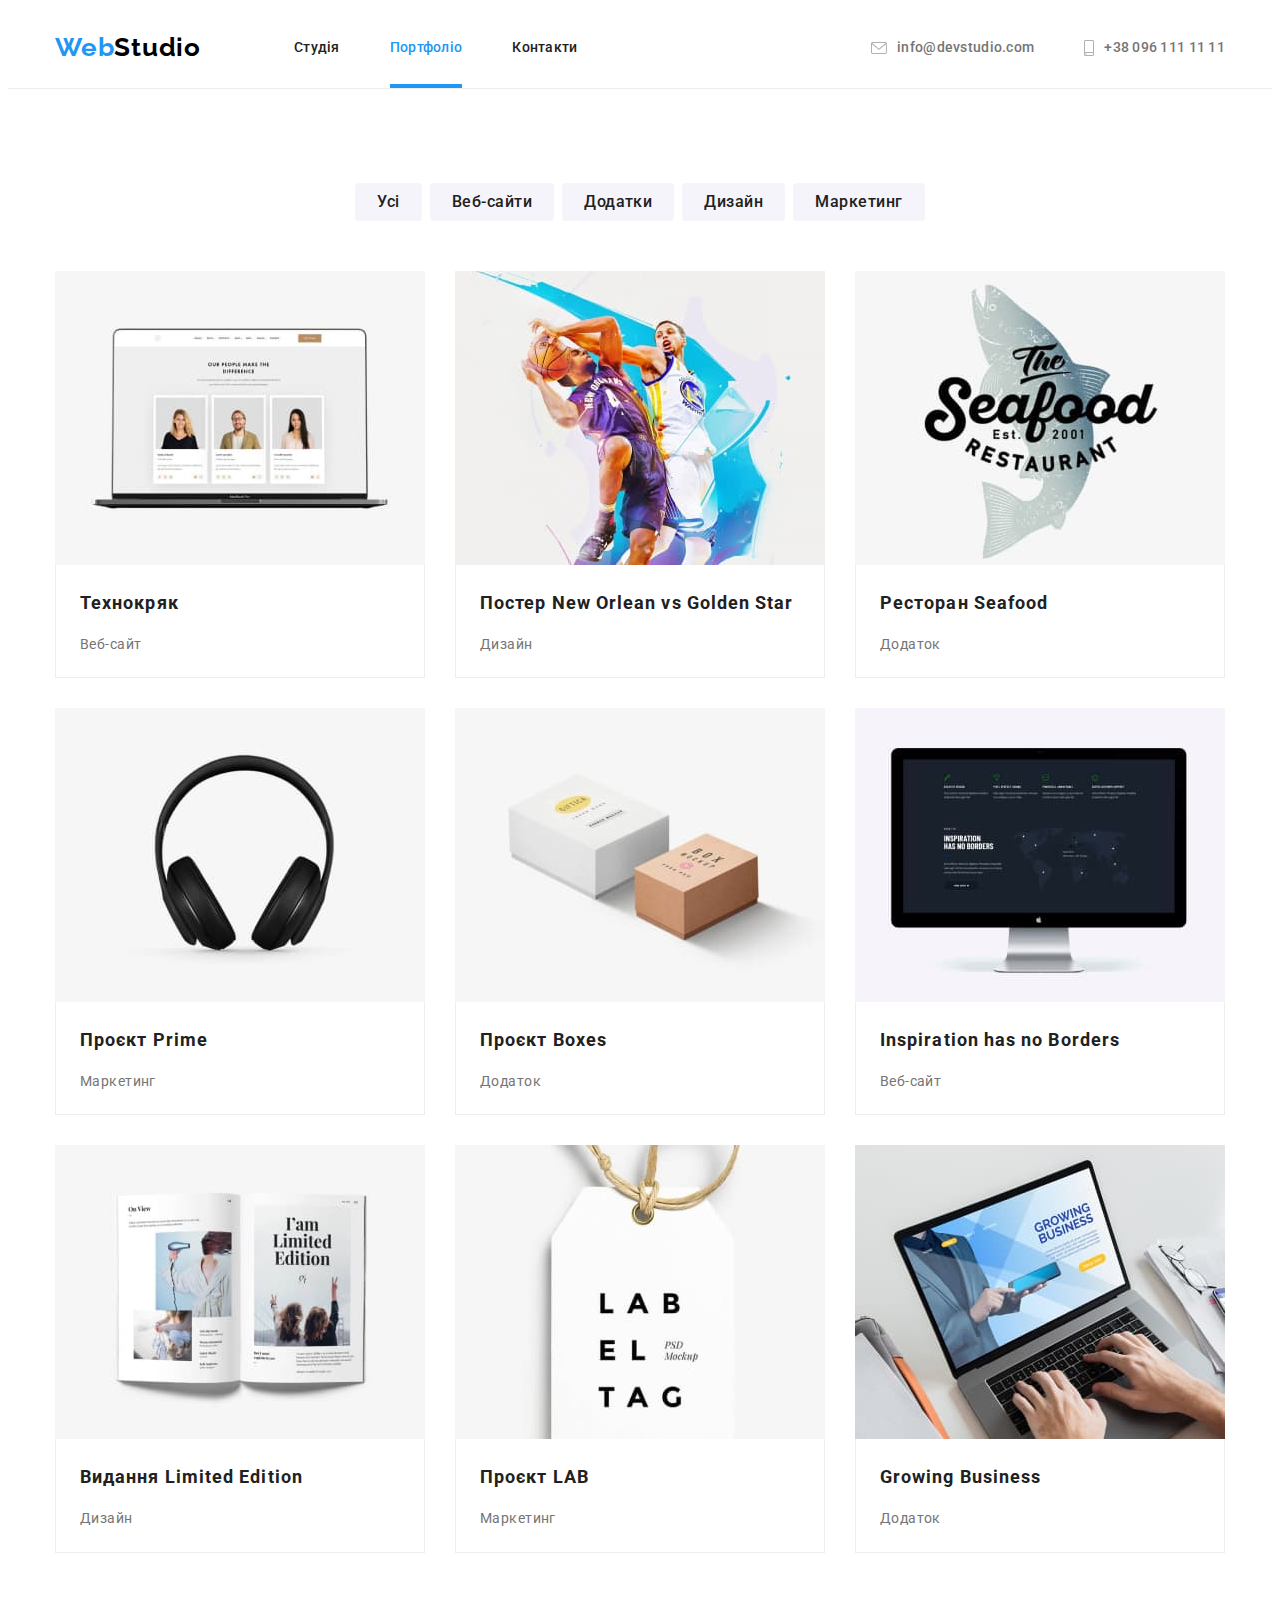
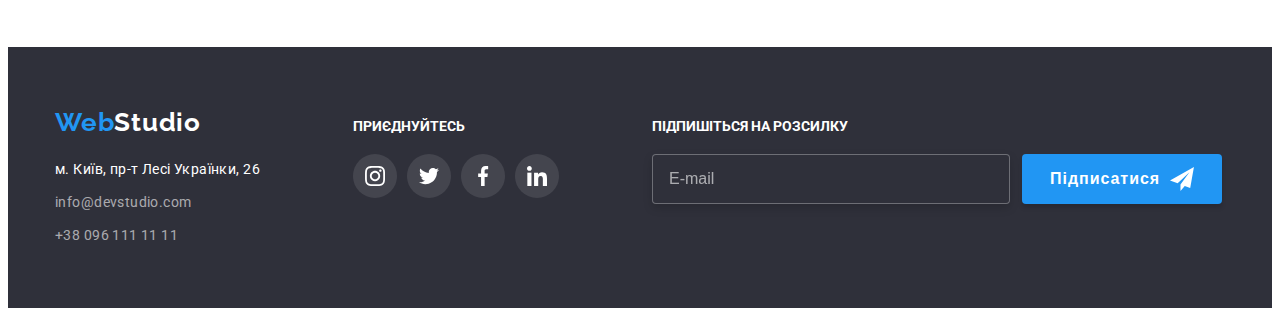
==== portfolio.html @ 4726f36f "create repository" ====
<!DOCTYPE html>
<html lang="uk">
  <head>
    <meta charset="UTF-8" />
    <meta http-equiv="X-UA-Compatible" content="IE=edge" />
    <meta name="viewport" content="width=device-width, initial-scale=1.0" />
    <title>My first site</title>
    <!-- fonts -->
    <link rel="preconnect" href="https://fonts.googleapis.com" />
    <link rel="preconnect" href="https://fonts.gstatic.com" crossorigin />
    <link
      href="https://fonts.googleapis.com/css2?family=Raleway:wght@700&family=Roboto:wght@400;500;700;900&display=swap"
      rel="stylesheet"
    />
    <!-- styles -->
    <link
      rel="stylesheet"
      href="https://cdnjs.cloudflare.com/ajax/libs/modern-normalize/1.1.0/modern-normalize.min.css"
      integrity="sha512-wpPYUAdjBVSE4KJnH1VR1HeZfpl1ub8YT/NKx4PuQ5NmX2tKuGu6U/JRp5y+Y8XG2tV+wKQpNHVUX03MfMFn9Q=="
      crossorigin="anonymous"
      referrerpolicy="no-referrer"
    />
    <link rel="stylesheet" href="./css/main.min.css" />
  </head>
  <body>
    <header class="header">
      <div class="container">
        <div class="header-container">
          <nav class="header-navigation">
            <a href="./index.html" class="link logo">Web<span>Studio</span></a>
            <ul class="list header-navigation__list">
              <li>
                <a class="link header-navigation__link" href="./index.html"
                  >Студія</a
                >
              </li>
              <li>
                <a
                  class="link header-navigation__link header-navigation__link--current-page"
                  href="./portfolio.html"
                  >Портфоліо</a
                >
              </li>
              <li>
                <a class="link header-navigation__link" href="">Контакти</a>
              </li>
            </ul>
          </nav>
          <ul class="header-address list">
            <li class="header-address-item">
              <a
                class="link header-link-address"
                href="mailto:info@devstudio.com"
              >
                <svg width="16px" height="12px" class="header-icons">
                  <use href="./images/icons.svg#icon-mail"></use>
                </svg>
                info@devstudio.com
              </a>
            </li>
            <li class="header-address-item">
              <a class="link header-link-address" href="tel:+380961111111">
                <svg width="10px" height="16px" class="header-icons">
                  <use href="./images/icons.svg#icon-smartphone"></use>
                </svg>
                +38 096 111 11 11</a
              >
            </li>
          </ul>
        </div>
      </div>
    </header>

    <main>
      <section class="portfolio-section">
        <div class="container">
          <h1 class="visually-hidden">Портфоліо</h1>
          <ul class="list portfolio-list-btn">
            <li><button type="button" class="portfolio-button">Усі</button></li>
            <li>
              <button type="button" class="portfolio-button">Веб-сайти</button>
            </li>
            <li>
              <button type="button" class="portfolio-button">Додатки</button>
            </li>
            <li>
              <button type="button" class="portfolio-button">Дизайн</button>
            </li>
            <li>
              <button type="button" class="portfolio-button">Маркетинг</button>
            </li>
          </ul>
          <ul class="list portfolio-list">
            <li class="portfolio-list-item">
              <a href="" class="portfolio-list-link link">
                <div class="portfolio-list-example">
                  <img
                    src="./images/tehnokryak.jpg"
                    alt="Приклад проекту технокряк"
                  />
                  <p class="portfolio-list-hidden">
                    Ресурс пропонує комплексні пропозиції з різним рівнем
                    функціоналу та сервісів. Все це дозволить відвідувачу
                    отримати вичерпні відомості про компанію чи приватну особу.
                  </p>
                </div>
                <div class="portfolio-list-desc">
                  <h2 class="subtitle">Технокряк</h2>
                  <p class="desc">Веб-сайт</p>
                </div>
              </a>
            </li>
            <li class="portfolio-list-item">
              <a href="" class="portfolio-list-link link">
                <div class="portfolio-list-example">
                  <img
                    src="./images/poster-basket-team.jpg"
                    alt="Приклад проекту постер New Orlean vs Golden Star"
                  />
                  <p class="portfolio-list-hidden">
                    Ресурс пропонує комплексні пропозиції з різним рівнем
                    функціоналу та сервісів. Все це дозволить відвідувачу
                    отримати вичерпні відомості про компанію чи приватну особу.
                  </p>
                </div>
                <div class="portfolio-list-desc">
                  <h2 class="subtitle">Постер New Orlean vs Golden Star</h2>
                  <p class="desc">Дизайн</p>
                </div>
              </a>
            </li>
            <li class="portfolio-list-item">
              <a href="" class="portfolio-list-link link">
                <div class="portfolio-list-example">
                  <img
                    src="./images/seafood-restauran.jpg"
                    alt="Приклад проекту Ресторан Seafood"
                  />
                  <p class="portfolio-list-hidden">
                    Ресурс пропонує комплексні пропозиції з різним рівнем
                    функціоналу та сервісів. Все це дозволить відвідувачу
                    отримати вичерпні відомості про компанію чи приватну особу.
                  </p>
                </div>
                <div class="portfolio-list-desc">
                  <h2 class="subtitle">Ресторан Seafood</h2>
                  <p class="desc">Додаток</p>
                </div>
              </a>
            </li>
            <li class="portfolio-list-item">
              <a href="" class="portfolio-list-link link">
                <div class="portfolio-list-example">
                  <img src="./images/prime.jpg" alt="Приклад проекту Prime" />
                  <p class="portfolio-list-hidden">
                    Ресурс пропонує комплексні пропозиції з різним рівнем
                    функціоналу та сервісів. Все це дозволить відвідувачу
                    отримати вичерпні відомості про компанію чи приватну особу.
                  </p>
                </div>
                <div class="portfolio-list-desc">
                  <h2 class="subtitle">Проєкт Prime</h2>
                  <p class="desc">Маркетинг</p>
                </div>
              </a>
            </li>
            <li class="portfolio-list-item">
              <a href="" class="portfolio-list-link link">
                <div class="portfolio-list-example">
                  <img src="./images/boxes.jpg" alt="Приклад проекту Boxes" />
                  <p class="portfolio-list-hidden">
                    Ресурс пропонує комплексні пропозиції з різним рівнем
                    функціоналу та сервісів. Все це дозволить відвідувачу
                    отримати вичерпні відомості про компанію чи приватну особу.
                  </p>
                </div>
                <div class="portfolio-list-desc">
                  <h2 class="subtitle">Проєкт Boxes</h2>
                  <p class="desc">Додаток</p>
                </div>
              </a>
            </li>
            <li class="portfolio-list-item">
              <a href="" class="portfolio-list-link link">
                <div class="portfolio-list-example">
                  <img
                    src="./images/inspiration-has-no-borders.jpg"
                    alt="Приклад проекту Inspiration has no Borders"
                  />
                  <p class="portfolio-list-hidden">
                    Ресурс пропонує комплексні пропозиції з різним рівнем
                    функціоналу та сервісів. Все це дозволить відвідувачу
                    отримати вичерпні відомості про компанію чи приватну особу.
                  </p>
                </div>
                <div class="portfolio-list-desc">
                  <h2 class="subtitle">Inspiration has no Borders</h2>
                  <p class="desc">Веб-сайт</p>
                </div>
              </a>
            </li>
            <li class="portfolio-list-item">
              <a href="" class="portfolio-list-link link">
                <div class="portfolio-list-example">
                  <img
                    src="./images/limited-edition.jpg"
                    alt="Приклад проекту Видання Limited Edition"
                  />
                  <p class="portfolio-list-hidden">
                    Ресурс пропонує комплексні пропозиції з різним рівнем
                    функціоналу та сервісів. Все це дозволить відвідувачу
                    отримати вичерпні відомості про компанію чи приватну особу.
                  </p>
                </div>
                <div class="portfolio-list-desc">
                  <h2 class="subtitle">Видання Limited Edition</h2>
                  <p class="desc">Дизайн</p>
                </div>
              </a>
            </li>
            <li class="portfolio-list-item">
              <a href="" class="portfolio-list-link link">
                <div class="portfolio-list-example">
                  <img src="./images/lab.jpg" alt="Приклад проекту LAB" />
                  <p class="portfolio-list-hidden">
                    Ресурс пропонує комплексні пропозиції з різним рівнем
                    функціоналу та сервісів. Все це дозволить відвідувачу
                    отримати вичерпні відомості про компанію чи приватну особу.
                  </p>
                </div>
                <div class="portfolio-list-desc">
                  <h2 class="subtitle">Проєкт LAB</h2>
                  <p class="desc">Маркетинг</p>
                </div>
              </a>
            </li>
            <li class="portfolio-list-item">
              <a href="" class="portfolio-list-link link">
                <div class="portfolio-list-example">
                  <img
                    src="./images/growing-business.jpg"
                    alt="Приклад проекту Growing Business"
                  />
                  <p class="portfolio-list-hidden">
                    Ресурс пропонує комплексні пропозиції з різним рівнем
                    функціоналу та сервісів. Все це дозволить відвідувачу
                    отримати вичерпні відомості про компанію чи приватну особу.
                  </p>
                </div>
                <div class="portfolio-list-desc">
                  <h2 class="subtitle">Growing Business</h2>
                  <p class="desc">Додаток</p>
                </div>
              </a>
            </li>
          </ul>
        </div>
      </section>
    </main>

    <footer class="footer">
      <div class="container">
        <div class="footer-container">
          <div>
            <a href="./index.html" class="link footer-logo"
              >Web<span>Studio</span></a
            >
            <address>
              <ul class="list footer-list-address">
                <li class="footer-link-address">
                  <a
                    href="https://goo.gl/maps/hhmb5HZiCFxnfWHcA"
                    class="link footer-link"
                    target="_blank"
                    >м. Київ, пр-т Лесі Українки, 26</a
                  >
                </li>
                <li class="footer-link-address">
                  <a href="mailto:info@devstudio.com" class="link"
                    >info@devstudio.com</a
                  >
                </li>
                <li class="footer-link-address">
                  <a href="tel:+380961111111" class="link">+38 096 111 11 11</a>
                </li>
              </ul>
            </address>
          </div>
          <div class="footer-social">
            <p class="footer-social-title">Приєднуйтесь</p>
            <ul class="footer-social-list list">
              <li class="footer-social-item">
                <a class="footer-social-link" href="">
                  <svg width="20" height="20" class="team-social-svg">
                    <use href="./images/icons.svg#icon-instagram"></use>
                  </svg>
                </a>
              </li>
              <li class="footer-social-item">
                <a class="footer-social-link" href="">
                  <svg width="20" height="20" class="footer-social-svg">
                    <use href="./images/icons.svg#icon-twitter"></use>
                  </svg>
                </a>
              </li>
              <li class="footer-social-item">
                <a class="footer-social-link" href="">
                  <svg width="20" height="20" class="footer-social-svg">
                    <use href="./images/icons.svg#icon-facebook"></use>
                  </svg>
                </a>
              </li>
              <li class="footer-social-item">
                <a class="footer-social-link" href="">
                  <svg width="20" height="20" class="footer-social-svg">
                    <use href="./images/icons.svg#icon-linkedin"></use>
                  </svg>
                </a>
              </li>
            </ul>
          </div>
          <div class="footer-subscribe">
            <p class="footer-subscribe-title">Підпишіться на розсилку</p>
            <form name="footer-subscribe" class="footer-subscribe-form">
              <input
                name="subscribe-email"
                type="email"
                class="footer-subscribe-input"
                placeholder="E-mail"
              />
              <button type="submit" class="subscribe-button">
                Підписатися
                <svg width="24" height="24" class="footer-subscribe-svg">
                  <use href="./images/icons.svg#icon-send"></use>
                </svg>
              </button>
            </form>
          </div>
        </div>
      </div>
    </footer>
  </body>
</html>
---- css/main.min.css ----
:root{--accent-blue: #2196f3;--accent-btn-blue: #188ce8;--black: #000;--white: #fff;--white-transparent: rgba(255, 255, 255, 0.6);--color-footer: #2f303a;--color-title: #212121;--color-desc: #757575;--color-header-adress: #757575;--bg-color-main: #2f303a;--bg-color-secondary: #f5f4fa;--bg-footer-social: rgba(255, 255, 255, 0.1);--bg-accent-blue-transparent90: rgba(33, 150, 243, 0.9);--color-border: #eeeeee;--header-border: #ececec;--hero-section-transparent: rgba(47, 48, 58, 0.4);--svg-color: #afb1b8;--portfolio-list-margin: 30px}*{-webkit-box-sizing:border-box;box-sizing:border-box}body{font-family:"Roboto",sans-serif;font-size:16px;line-height:1.2}img{display:block;max-width:100%;height:auto}.list{list-style:none;margin:0px;padding:0px}.link{text-decoration:none;color:inherit;font-style:normal}.title{color:var(--color-title);font-weight:700;font-size:36px;text-align:center;margin-bottom:50px}.subtitle{margin-bottom:10px;color:var(--color-title)}.desc{color:var(--color-desc);font-size:14px;line-height:1.7;margin-bottom:0px}h1,h2,h3,h4,h5,h6,p{margin-top:0px}.container{width:1200px;margin:0 auto;padding:0 15px}.modal-container{position:relative;width:100%;max-width:528px;height:100%;max-height:581px;background-color:var(--white);padding:40px;overflow-y:auto}.backdrop{position:fixed;top:0;left:0;width:100%;height:100%;background-color:rgba(0,0,0,.2);-webkit-transition:opacity 250ms,visibility 250ms;transition:opacity 250ms,visibility 250ms}.main-button{background-color:var(--accent-blue);color:var(--white);font-size:16px;font-weight:700;line-height:1.87;letter-spacing:.06em;text-align:center;cursor:pointer;display:block;margin:0 auto;padding:10px 32px;-webkit-box-shadow:0px 4px 4px rgba(0,0,0,.15);box-shadow:0px 4px 4px rgba(0,0,0,.15);border:0;border-radius:4px;-webkit-transition:background-color 250ms cubic-bezier(0.4, 0, 0.2, 1);transition:background-color 250ms cubic-bezier(0.4, 0, 0.2, 1)}.main-button:hover,.main-button:focus{background-color:var(--accent-btn-blue)}.modal-submit-button{background-color:var(--accent-blue);color:var(--white);font-size:16px;font-weight:700;line-height:1.87;letter-spacing:.06em;text-align:center;cursor:pointer;display:block;margin:30px auto 0px;padding:10px 52px;-webkit-box-shadow:0px 4px 4px rgba(0,0,0,.15);box-shadow:0px 4px 4px rgba(0,0,0,.15);border:0;border-radius:4px;-webkit-transition:background-color 250ms cubic-bezier(0.4, 0, 0.2, 1);transition:background-color 250ms cubic-bezier(0.4, 0, 0.2, 1)}.modal-submit-button:hover,.modal-submit-button:focus{background-color:var(--accent-btn-blue)}.close-button{position:absolute;top:8px;right:8px;width:30px;height:30px;border-radius:50%;cursor:pointer;border:1px solid rgba(0,0,0,.1);display:-webkit-box;display:-ms-flexbox;display:flex;-webkit-box-pack:center;-ms-flex-pack:center;justify-content:center;-webkit-box-align:center;-ms-flex-align:center;align-items:center;fill:var(--black);-webkit-transition:fill 250ms cubic-bezier(0.4, 0, 0.2, 1);transition:fill 250ms cubic-bezier(0.4, 0, 0.2, 1);background-color:rgba(0,0,0,0)}.close-button:hover,.close-button:focus{fill:var(--accent-blue)}.client-section{padding:94px 0}.client-list{display:-webkit-box;display:-ms-flexbox;display:flex}.client-list-item{width:170px;height:92px}.client-list-item:not(:last-child){margin-right:30px}.client-list-link{border:1px solid currentColor;border-radius:4px;width:100%;height:100%;fill:currentColor;color:var(--svg-color);display:-webkit-box;display:-ms-flexbox;display:flex;-webkit-box-align:center;-ms-flex-align:center;align-items:center;-webkit-box-pack:center;-ms-flex-pack:center;justify-content:center;-webkit-transition:color 250ms cubic-bezier(0.4, 0, 0.2, 1);transition:color 250ms cubic-bezier(0.4, 0, 0.2, 1)}.client-list-link:hover,.client-list-link:focus{color:var(--accent-blue)}.hero-section{background-color:var(--bg-color-main);color:var(--white)}.hero-section__transparent{padding:200px 0;max-width:1600px;height:600px;background-image:-webkit-gradient(linear, left top, left bottom, from(rgba(47, 48, 58, 0.4)), to(rgba(47, 48, 58, 0.4))),url(../images/hero-section-img.jpg);background-image:linear-gradient(rgba(47, 48, 58, 0.4), rgba(47, 48, 58, 0.4)),url(../images/hero-section-img.jpg);background-repeat:no-repeat;background-position:center;background-size:cover;margin:0 auto}.hero-section__title{font-weight:900;font-size:44px;line-height:1.36;text-align:center;letter-spacing:.06em;text-transform:uppercase;width:100%;max-width:696px;margin:0 auto 30px}.logo{font-family:"Raleway",sans-serif;font-style:normal;font-weight:700;font-size:26px;letter-spacing:.03em;color:var(--accent-blue);margin-right:93px;padding:24px 0 25px}.logo>span{color:var(--black)}.modal{display:-webkit-box;display:-ms-flexbox;display:flex;-webkit-box-align:center;-ms-flex-align:center;align-items:center;-webkit-box-pack:center;-ms-flex-pack:center;justify-content:center;padding:20px 0;height:100%}.modal__title{font-weight:700;font-size:20px;line-height:1.15;text-align:center;letter-spacing:.03em;margin-bottom:12px}.is-hidden{opacity:0;visibility:hidden;pointer-events:none}.modal-form{font-size:12px}.modal-form__input-container{position:relative;margin-top:4px;margin-bottom:10px}.modal-form__input{resize:none;padding:11px 12px;width:448px;height:40px;border:1px solid rgba(33,33,33,.2);border-radius:4px;padding:12px 12px 12px 42px;-webkit-transition:border-color 250ms cubic-bezier(0.4, 0, 0.2, 1);transition:border-color 250ms cubic-bezier(0.4, 0, 0.2, 1)}.modal-form__input:focus{border-color:var(--accent-blue);outline:none}.modal-form__input:focus+.modal-form__icon{color:var(--accent-blue)}.modal-form__icon{position:absolute;left:12px;top:50%;-webkit-transform:translateY(-50%);transform:translateY(-50%);fill:currentColor;-webkit-transition:color 250ms cubic-bezier(0.4, 0, 0.2, 1);transition:color 250ms cubic-bezier(0.4, 0, 0.2, 1)}.modal-form__user-comment{height:120px;padding:12px 16px;display:block;margin-top:4px}.modal-form__user-comment::-webkit-input-placeholder{color:rgba(117,117,117,.5)}.modal-form__user-comment::-moz-placeholder{color:rgba(117,117,117,.5)}.modal-form__user-comment:-ms-input-placeholder{color:rgba(117,117,117,.5)}.modal-form__user-comment::-ms-input-placeholder{color:rgba(117,117,117,.5)}.modal-form__user-comment::placeholder{color:rgba(117,117,117,.5)}.modal-form__user-submit{margin-top:20px;position:relative}.modal-form__accept-lable{position:relative;font-size:14px;line-height:1.7;letter-spacing:.03em;padding-left:36px;cursor:pointer}.modal-form__checkbox{-webkit-appearance:none;-moz-appearance:none;appearance:none}.modal-form__icon-checkbox{position:absolute;top:50%;left:13px;-webkit-transform:translateY(-50%);transform:translateY(-50%);width:16px;height:15px;background:var(--white);border-radius:2px;border:1.5px solid #212121;color:var(--white);fill:rgba(0,0,0,0);cursor:pointer}.modal-form__checkbox:checked+.modal-form__icon-checkbox{fill:currentColor;background-color:var(--accent-blue);border-color:var(--accent-blue)}.modal-form__modal-link{color:var(--accent-blue);text-decoration:underline}.footer{background-color:var(--bg-color-main);padding:60px 0}.footer-container{display:-webkit-box;display:-ms-flexbox;display:flex;-webkit-box-align:baseline;-ms-flex-align:baseline;align-items:baseline}.footer-logo{font-family:"Raleway",sans-serif;font-style:normal;font-weight:700;font-size:26px;letter-spacing:.03em;color:var(--accent-blue)}.footer-logo>span{color:var(--white)}.footer-link{color:var(--white);font-size:14px;line-height:1.71;letter-spacing:.03em;-webkit-transition:color 250ms cubic-bezier(0.4, 0, 0.2, 1);transition:color 250ms cubic-bezier(0.4, 0, 0.2, 1)}.footer-link:hover,.footer-link:focus{color:var(--accent-blue)}.footer-link-address{color:var(--white-transparent);font-size:14px;line-height:1.71;letter-spacing:.03em;-webkit-transition:color 250ms cubic-bezier(0.4, 0, 0.2, 1);transition:color 250ms cubic-bezier(0.4, 0, 0.2, 1)}.footer-link-address:first-child{margin-top:20px}.footer-link-address:not(:last-child){margin-bottom:9px}.footer-link-address:hover,.footer-link-address:focus{color:var(--accent-blue)}.footer-social{margin-left:93px}.footer-social-title{font-size:14px;font-weight:700;text-transform:uppercase;color:var(--white);margin-bottom:20px}.footer-social-list{display:-webkit-box;display:-ms-flexbox;display:flex}.footer-social-item:not(:last-child){margin-right:10px}.footer-social-link{display:-webkit-box;display:-ms-flexbox;display:flex;-ms-flex-wrap:wrap;flex-wrap:wrap;-ms-flex-line-pack:center;align-content:center;-webkit-box-pack:center;-ms-flex-pack:center;justify-content:center;width:44px;height:44px;background-color:var(--bg-footer-social);border-radius:50%;fill:var(--white);-webkit-transition:background-color 250ms cubic-bezier(0.4, 0, 0.2, 1);transition:background-color 250ms cubic-bezier(0.4, 0, 0.2, 1)}.footer-social-link:hover,.footer-social-link:focus{background-color:var(--accent-blue)}.footer-subscribe{margin-left:93px}.footer-subscribe-title{font-weight:700;font-size:14px;text-transform:uppercase;color:var(--white);margin-bottom:20px}.footer-subscribe-form{display:-webkit-box;display:-ms-flexbox;display:flex}.footer-subscribe-input{height:50px;width:358px;padding:15px 16px;border:1px solid rgba(255,255,255,.3);-webkit-filter:drop-shadow(0px 4px 4px rgba(0, 0, 0, 0.15));filter:drop-shadow(0px 4px 4px rgba(0, 0, 0, 0.15));border-radius:4px;background-color:var(--bg-color-main);color:var(--white);-webkit-transition:border-color 250ms cubic-bezier(0.4, 0, 0.2, 1);transition:border-color 250ms cubic-bezier(0.4, 0, 0.2, 1)}.footer-subscribe-input:focus{border-color:var(--accent-blue);outline:none}.footer-subscribe-input::-webkit-input-placeholder{font-size:16px;line-height:1.25;color:rgba(255,255,255,.6)}.footer-subscribe-input::-moz-placeholder{font-size:16px;line-height:1.25;color:rgba(255,255,255,.6)}.footer-subscribe-input:-ms-input-placeholder{font-size:16px;line-height:1.25;color:rgba(255,255,255,.6)}.footer-subscribe-input::-ms-input-placeholder{font-size:16px;line-height:1.25;color:rgba(255,255,255,.6)}.footer-subscribe-input::placeholder{font-size:16px;line-height:1.25;color:rgba(255,255,255,.6)}.subscribe-button{background-color:var(--accent-blue);color:var(--white);width:200px;height:50px;font-size:16px;font-weight:700;line-height:1.87;letter-spacing:.06em;text-align:center;-webkit-box-align:center;-ms-flex-align:center;align-items:center;cursor:pointer;display:-webkit-box;display:-ms-flexbox;display:flex;margin:0 auto;padding:10px 28px;-webkit-box-shadow:0px 4px 4px rgba(0,0,0,.15);box-shadow:0px 4px 4px rgba(0,0,0,.15);border:0;border-radius:4px;-webkit-transition:background-color 250ms cubic-bezier(0.4, 0, 0.2, 1);transition:background-color 250ms cubic-bezier(0.4, 0, 0.2, 1);margin-left:12px}.subscribe-button:hover,.subscribe-button:focus{background-color:var(--accent-btn-blue)}.footer-subscribe-svg{fill:var(--white);margin-left:10px}.header{border-bottom:1px solid var(--header-border)}.header-container{display:-webkit-box;display:-ms-flexbox;display:flex;-webkit-box-align:center;-ms-flex-align:center;align-items:center;-webkit-box-pack:justify;-ms-flex-pack:justify;justify-content:space-between}.header-navigation{letter-spacing:.02em;display:-webkit-box;display:-ms-flexbox;display:flex;-webkit-box-align:center;-ms-flex-align:center;align-items:center}.header-navigation__list{display:-webkit-box;display:-ms-flexbox;display:flex;margin-right:auto}.header-navigation__link{padding:32px 0;color:var(--color-title);font-weight:500;font-size:14px;line-height:1.14;letter-spacing:.02em;display:block;-webkit-transition:color 250ms cubic-bezier(0.4, 0, 0.2, 1);transition:color 250ms cubic-bezier(0.4, 0, 0.2, 1)}.header-navigation__link:hover,.header-navigation__link:focus{color:var(--accent-blue)}.header-navigation__link--current-page{position:relative}.header-navigation__link--current-page::after{position:absolute;bottom:0;left:0;width:100%;height:4px;background-color:var(--accent-blue);content:""}.header-navigation__list>li:not(:last-child){margin-right:50px}.header-address{display:-webkit-box;display:-ms-flexbox;display:flex}.header-address-item{display:-webkit-box;display:-ms-flexbox;display:flex;-webkit-box-align:center;-ms-flex-align:center;align-items:center;-webkit-box-pack:center;-ms-flex-pack:center;justify-content:center}.header-link-address{padding:32px 0;color:var(--color-header-adress);font-weight:500;font-size:14px;line-height:1.14;letter-spacing:.02em;display:-webkit-box;display:-ms-flexbox;display:flex;-webkit-box-align:center;-ms-flex-align:center;align-items:center;gap:10px;fill:var(--svg-color);-webkit-transition:color 250ms cubic-bezier(0.4, 0, 0.2, 1),fill 250ms cubic-bezier(0.4, 0, 0.2, 1);transition:color 250ms cubic-bezier(0.4, 0, 0.2, 1),fill 250ms cubic-bezier(0.4, 0, 0.2, 1)}.header-link-address:hover,.header-link-address:focus{color:var(--accent-blue);fill:var(--accent-blue)}.header-address li:not(:last-child){margin-right:50px}.header-navigation__link--current-page{padding:32px 0;color:var(--accent-blue);font-weight:500;font-size:14px;line-height:1.14;letter-spacing:.02em}.portfolio-section{padding:94px 0}.portfolio-list-btn{display:-webkit-box;display:-ms-flexbox;display:flex;-webkit-box-pack:center;-ms-flex-pack:center;justify-content:center;margin-bottom:50px}.portfolio-list-btn>li:not(:last-child){margin-right:8px}.portfolio-list-example{position:relative;overflow:hidden}.portfolio-list-hidden{font-size:18px;line-height:1.5;position:absolute;top:0;left:0;width:100%;height:100%;opacity:0;-webkit-transform:translateY(100%);transform:translateY(100%);padding:63px 24px;background-color:var(--bg-accent-blue-transparent90);color:var(--white);-webkit-transition:opacity 250ms cubic-bezier(0.4, 0, 0.2, 1),-webkit-transform 250ms cubic-bezier(0.4, 0, 0.2, 1);transition:opacity 250ms cubic-bezier(0.4, 0, 0.2, 1),-webkit-transform 250ms cubic-bezier(0.4, 0, 0.2, 1);transition:transform 250ms cubic-bezier(0.4, 0, 0.2, 1),opacity 250ms cubic-bezier(0.4, 0, 0.2, 1);transition:transform 250ms cubic-bezier(0.4, 0, 0.2, 1),opacity 250ms cubic-bezier(0.4, 0, 0.2, 1),-webkit-transform 250ms cubic-bezier(0.4, 0, 0.2, 1)}.portfolio-list-link:hover .portfolio-list-hidden{opacity:1;-webkit-transform:translateY(0%);transform:translateY(0%)}.portfolio-list-link:focus .portfolio-list-hidden{opacity:1;-webkit-transform:translateY(0%);transform:translateY(0%)}.portfolio-button{background-color:var(--bg-color-secondary);color:var(--color-title);font-family:inherit;font-weight:500;font-size:16px;line-height:1.62;letter-spacing:.03em;text-align:center;cursor:pointer;border:0;border-radius:4px;padding:6px 22px;-webkit-transition:background-color 250ms cubic-bezier(0.4, 0, 0.2, 1),color 250ms cubic-bezier(0.4, 0, 0.2, 1),-webkit-box-shadow 250ms cubic-bezier(0.4, 0, 0.2, 1);transition:background-color 250ms cubic-bezier(0.4, 0, 0.2, 1),color 250ms cubic-bezier(0.4, 0, 0.2, 1),-webkit-box-shadow 250ms cubic-bezier(0.4, 0, 0.2, 1);transition:background-color 250ms cubic-bezier(0.4, 0, 0.2, 1),color 250ms cubic-bezier(0.4, 0, 0.2, 1),box-shadow 250ms cubic-bezier(0.4, 0, 0.2, 1);transition:background-color 250ms cubic-bezier(0.4, 0, 0.2, 1),color 250ms cubic-bezier(0.4, 0, 0.2, 1),box-shadow 250ms cubic-bezier(0.4, 0, 0.2, 1),-webkit-box-shadow 250ms cubic-bezier(0.4, 0, 0.2, 1)}.portfolio-button:hover,.portfolio-button:focus{background-color:var(--accent-blue);color:var(--white);-webkit-box-shadow:0px 3px 1px rgba(0,0,0,.1),0px 1px 2px rgba(0,0,0,.08),0px 2px 2px rgba(0,0,0,.12);box-shadow:0px 3px 1px rgba(0,0,0,.1),0px 1px 2px rgba(0,0,0,.08),0px 2px 2px rgba(0,0,0,.12);border-radius:4px}.portfolio-section .subtitle{font-weight:700;font-size:18px;line-height:2;letter-spacing:.06em}.portfolio-section .desc{line-height:1.87;letter-spacing:.03em}.portfolio-list{display:-webkit-box;display:-ms-flexbox;display:flex;-ms-flex-wrap:wrap;flex-wrap:wrap;margin-right:calc(-1*var(--portfolio-list-margin));margin-bottom:calc(-1*var(--portfolio-list-margin))}.portfolio-list-item{margin-right:var(--portfolio-list-margin);margin-bottom:var(--portfolio-list-margin);-ms-flex-preferred-size:calc(33.3333333333% - 30px);flex-basis:calc(33.3333333333% - 30px)}.portfolio-list-link{display:block;-webkit-transition:-webkit-box-shadow 250ms cubic-bezier(0.4, 0, 0.2, 1);transition:-webkit-box-shadow 250ms cubic-bezier(0.4, 0, 0.2, 1);transition:box-shadow 250ms cubic-bezier(0.4, 0, 0.2, 1);transition:box-shadow 250ms cubic-bezier(0.4, 0, 0.2, 1), -webkit-box-shadow 250ms cubic-bezier(0.4, 0, 0.2, 1)}.portfolio-list-link:hover,.portfolio-list-link:focus{-webkit-box-shadow:0px 1px 1px rgba(0,0,0,.12),0px 4px 4px rgba(0,0,0,.06),1px 4px 6px rgba(0,0,0,.16);box-shadow:0px 1px 1px rgba(0,0,0,.12),0px 4px 4px rgba(0,0,0,.06),1px 4px 6px rgba(0,0,0,.16)}.portfolio-list-desc{border:1px solid var(--color-border);border-top:0;padding:20px 24px}.talant-section{padding:94px 0}.talant-list{display:-webkit-box;display:-ms-flexbox;display:flex}.talant-list__subtitle{text-transform:uppercase;font-weight:700;font-size:14px;text-transform:uppercase;margin-bottom:10px}.talant-list__item{width:100%;max-width:270px}.talant-list__item:not(:last-child){margin-right:30px}.talant-list__svg{height:120px;width:100%;background-color:var(--bg-color-secondary);margin-bottom:30px;display:-webkit-box;display:-ms-flexbox;display:flex;-webkit-box-align:center;-ms-flex-align:center;align-items:center;-webkit-box-pack:center;-ms-flex-pack:center;justify-content:center}.talant-list__svg:nth-child(1){background-image:url(../images/antenna\ 1.svg)}.talant-list__svg:nth-child(2){background-image:url(../images/clock\ 1.svg)}.talant-list__svg:nth-child(3){background-image:url(../images/diagram\ 1.svg)}.talant-list__svg:nth-child(4){background-image:url(../images/astronaut\ 1.svg)}.team-section{background-color:var(--bg-color-secondary);padding:94px 0}.team-list{display:-webkit-box;display:-ms-flexbox;display:flex}.team-card:not(:last-child){margin-right:30px}.team-card__person{background-color:var(--white);width:270px;margin-top:-4px;padding:30px 0;-webkit-box-shadow:0px 1px 3px rgba(0,0,0,.12),0px 1px 1px rgba(0,0,0,.14),0px 2px 1px rgba(0,0,0,.2);box-shadow:0px 1px 3px rgba(0,0,0,.12),0px 1px 1px rgba(0,0,0,.14),0px 2px 1px rgba(0,0,0,.2);border-radius:0px 0px 4px 4px}.team-card__social-list{display:-webkit-box;display:-ms-flexbox;display:flex;-webkit-box-align:center;-ms-flex-align:center;align-items:center;-webkit-box-pack:center;-ms-flex-pack:center;justify-content:center;gap:10px}.team-card__social-item{width:44px;height:44px;-webkit-box-align:center;-ms-flex-align:center;align-items:center}.team-card__social-link{display:-webkit-box;display:-ms-flexbox;display:flex;-webkit-box-align:center;-ms-flex-align:center;align-items:center;-webkit-box-pack:center;-ms-flex-pack:center;justify-content:center;width:100%;height:100%;fill:var(--svg-color);color:var(--white);border-radius:50%;-webkit-transition:background-color 250ms cubic-bezier(0.4, 0, 0.2, 1),fill 250ms cubic-bezier(0.4, 0, 0.2, 1);transition:background-color 250ms cubic-bezier(0.4, 0, 0.2, 1),fill 250ms cubic-bezier(0.4, 0, 0.2, 1)}.team-card__social-link:hover,.team-card__social-link:focus{background-color:var(--accent-blue);fill:currentColor}.team-card__subtitle{font-weight:500;font-size:16px;text-align:center}.team-card__desc{text-align:center;margin-bottom:16px}.visually-hidden{position:absolute;white-space:nowrap;width:1px;height:1px;overflow:hidden;border:0;padding:0;clip:rect(0 0 0 0);-webkit-clip-path:inset(50%);clip-path:inset(50%);margin:-1px}.work-section{padding-bottom:94px}.work-list{display:-webkit-box;display:-ms-flexbox;display:flex}.work-list__item:not(:last-child){margin-right:30px}.work-list__item{position:relative}.work-list__text{text-transform:uppercase;font-weight:700;font-size:14px;text-align:center;color:var(--white);position:absolute;bottom:0;width:100%;padding:27px 0;margin:0;background:rgba(47,48,58,.8)}/*# sourceMappingURL=main.min.css.map */
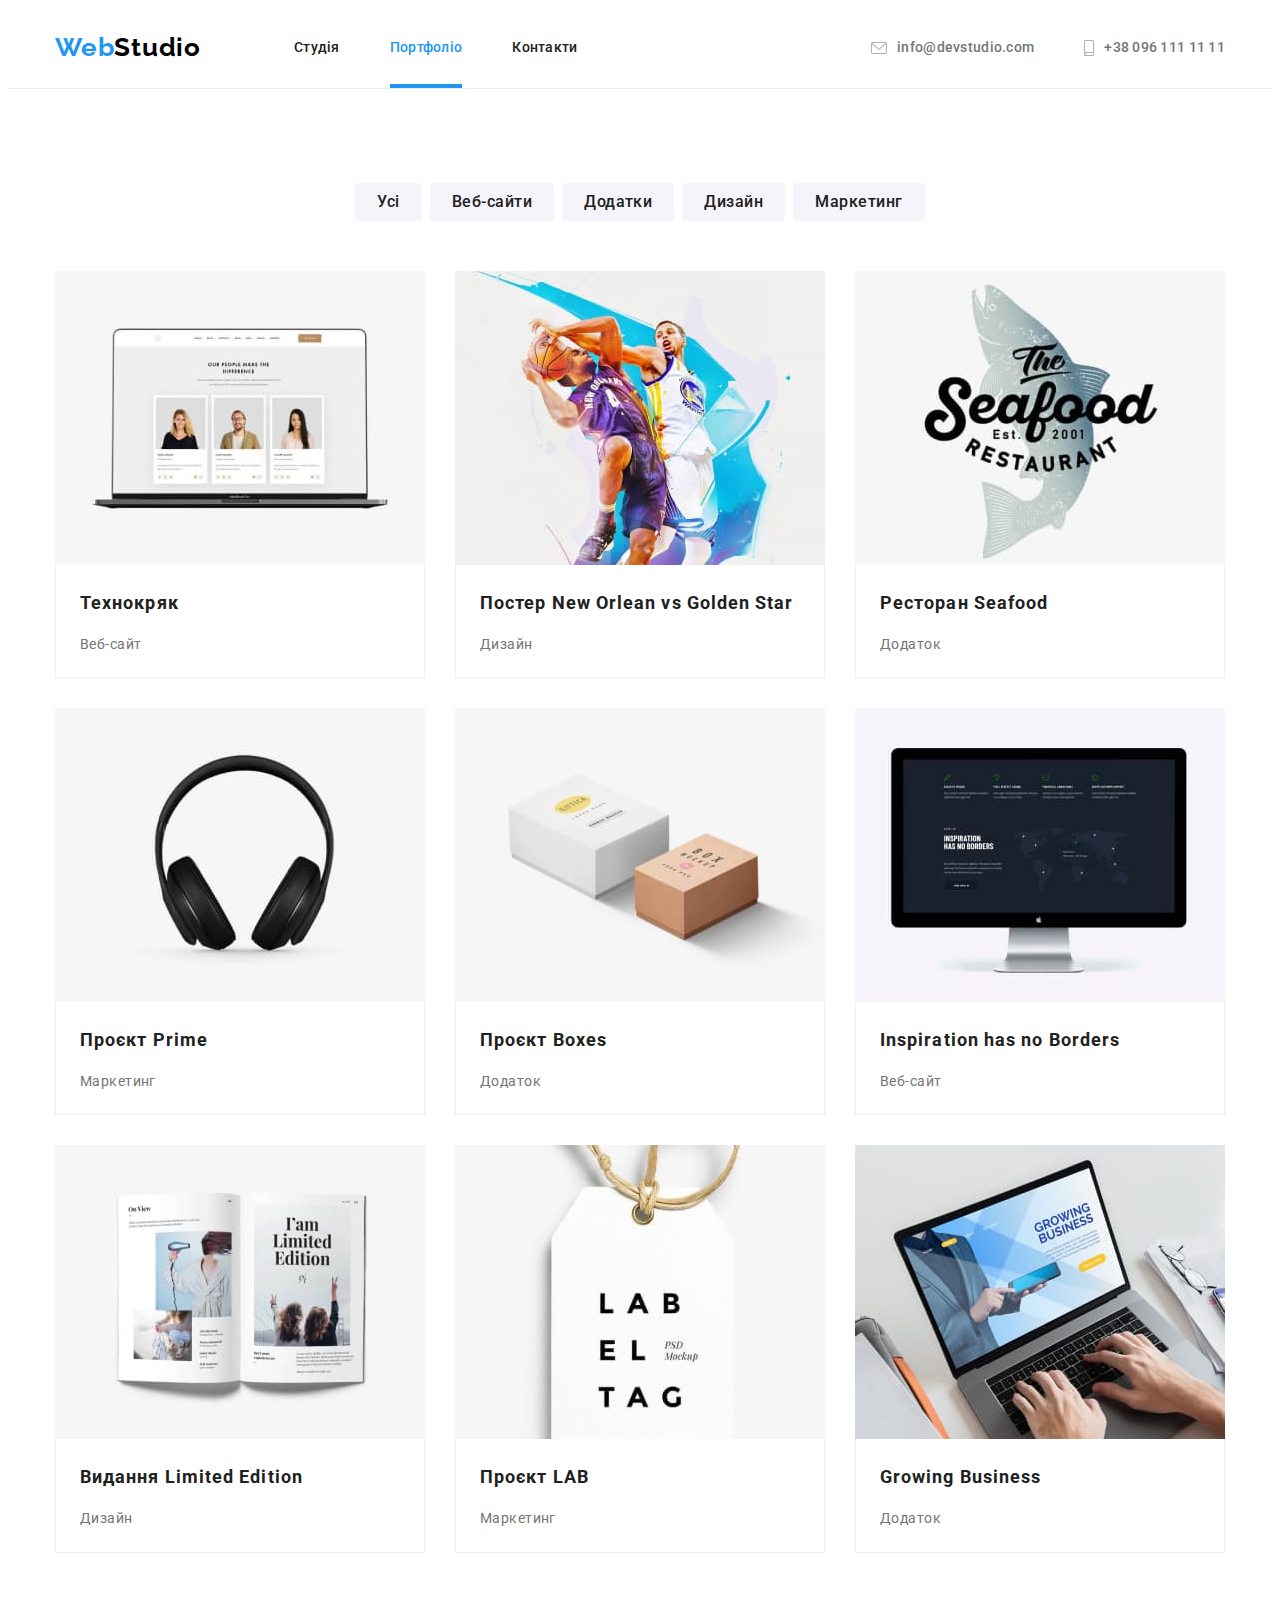
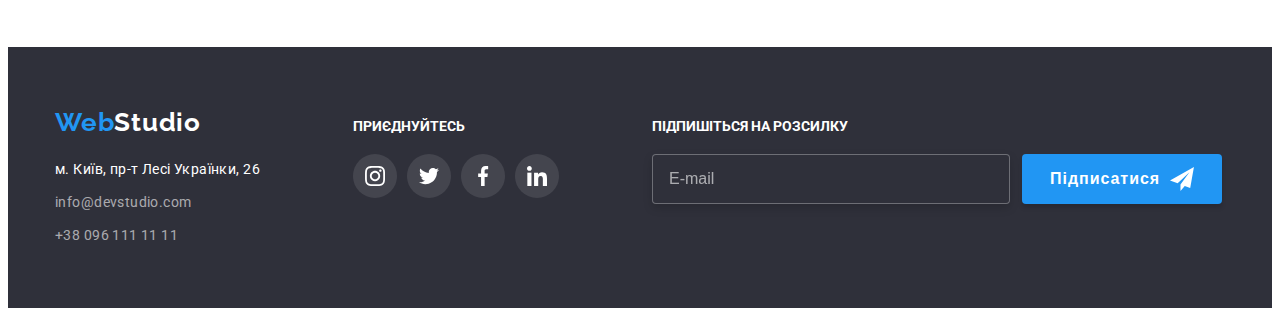
==== commit 7057e27c: "доделай адаптивную верстку" ====
--- a/portfolio.html
+++ b/portfolio.html
@@ -261,63 +261,67 @@
     <footer class="footer">
       <div class="container">
         <div class="footer-container">
-          <div>
-            <a href="./index.html" class="link footer-logo"
-              >Web<span>Studio</span></a
-            >
-            <address>
-              <ul class="list footer-list-address">
-                <li class="footer-link-address">
-                  <a
-                    href="https://goo.gl/maps/hhmb5HZiCFxnfWHcA"
-                    class="link footer-link"
-                    target="_blank"
-                    >м. Київ, пр-т Лесі Українки, 26</a
-                  >
+          <div class="footer__block">
+            <div>
+              <a href="./index.html" class="link footer-logo"
+                >Web<span class="footer-logo__span">Studio</span></a
+              >
+              <address>
+                <ul class="list footer-list-address">
+                  <li class="footer-link-address">
+                    <a
+                      href="https://goo.gl/maps/hhmb5HZiCFxnfWHcA"
+                      class="link footer-link"
+                      target="_blank"
+                      >м. Київ, пр-т Лесі Українки, 26</a
+                    >
+                  </li>
+                  <li class="footer-link-address">
+                    <a href="mailto:info@devstudio.com" class="link"
+                      >info@devstudio.com</a
+                    >
+                  </li>
+                  <li class="footer-link-address">
+                    <a href="tel:+380961111111" class="link"
+                      >+38 096 111 11 11</a
+                    >
+                  </li>
+                </ul>
+              </address>
+            </div>
+            <div class="footer-social">
+              <p class="footer-social-title">Приєднуйтесь</p>
+              <ul class="footer-social-list list">
+                <li class="footer-social-item">
+                  <a class="footer-social-link" href="">
+                    <svg width="20" height="20" class="team-social-svg">
+                      <use href="./images/icons.svg#icon-instagram"></use>
+                    </svg>
+                  </a>
                 </li>
-                <li class="footer-link-address">
-                  <a href="mailto:info@devstudio.com" class="link"
-                    >info@devstudio.com</a
-                  >
+                <li class="footer-social-item">
+                  <a class="footer-social-link" href="">
+                    <svg width="20" height="20" class="footer-social-svg">
+                      <use href="./images/icons.svg#icon-twitter"></use>
+                    </svg>
+                  </a>
                 </li>
-                <li class="footer-link-address">
-                  <a href="tel:+380961111111" class="link">+38 096 111 11 11</a>
+                <li class="footer-social-item">
+                  <a class="footer-social-link" href="">
+                    <svg width="20" height="20" class="footer-social-svg">
+                      <use href="./images/icons.svg#icon-facebook"></use>
+                    </svg>
+                  </a>
+                </li>
+                <li class="footer-social-item">
+                  <a class="footer-social-link" href="">
+                    <svg width="20" height="20" class="footer-social-svg">
+                      <use href="./images/icons.svg#icon-linkedin"></use>
+                    </svg>
+                  </a>
                 </li>
               </ul>
-            </address>
-          </div>
-          <div class="footer-social">
-            <p class="footer-social-title">Приєднуйтесь</p>
-            <ul class="footer-social-list list">
-              <li class="footer-social-item">
-                <a class="footer-social-link" href="">
-                  <svg width="20" height="20" class="team-social-svg">
-                    <use href="./images/icons.svg#icon-instagram"></use>
-                  </svg>
-                </a>
-              </li>
-              <li class="footer-social-item">
-                <a class="footer-social-link" href="">
-                  <svg width="20" height="20" class="footer-social-svg">
-                    <use href="./images/icons.svg#icon-twitter"></use>
-                  </svg>
-                </a>
-              </li>
-              <li class="footer-social-item">
-                <a class="footer-social-link" href="">
-                  <svg width="20" height="20" class="footer-social-svg">
-                    <use href="./images/icons.svg#icon-facebook"></use>
-                  </svg>
-                </a>
-              </li>
-              <li class="footer-social-item">
-                <a class="footer-social-link" href="">
-                  <svg width="20" height="20" class="footer-social-svg">
-                    <use href="./images/icons.svg#icon-linkedin"></use>
-                  </svg>
-                </a>
-              </li>
-            </ul>
+            </div>
           </div>
           <div class="footer-subscribe">
             <p class="footer-subscribe-title">Підпишіться на розсилку</p>
--- a/css/main.min.css
+++ b/css/main.min.css
@@ -1 +1 @@
-:root{--accent-blue: #2196f3;--accent-btn-blue: #188ce8;--black: #000;--white: #fff;--white-transparent: rgba(255, 255, 255, 0.6);--color-footer: #2f303a;--color-title: #212121;--color-desc: #757575;--color-header-adress: #757575;--bg-color-main: #2f303a;--bg-color-secondary: #f5f4fa;--bg-footer-social: rgba(255, 255, 255, 0.1);--bg-accent-blue-transparent90: rgba(33, 150, 243, 0.9);--color-border: #eeeeee;--header-border: #ececec;--hero-section-transparent: rgba(47, 48, 58, 0.4);--svg-color: #afb1b8;--portfolio-list-margin: 30px}*{-webkit-box-sizing:border-box;box-sizing:border-box}body{font-family:"Roboto",sans-serif;font-size:16px;line-height:1.2}img{display:block;max-width:100%;height:auto}.list{list-style:none;margin:0px;padding:0px}.link{text-decoration:none;color:inherit;font-style:normal}.title{color:var(--color-title);font-weight:700;font-size:36px;text-align:center;margin-bottom:50px}.subtitle{margin-bottom:10px;color:var(--color-title)}.desc{color:var(--color-desc);font-size:14px;line-height:1.7;margin-bottom:0px}h1,h2,h3,h4,h5,h6,p{margin-top:0px}.container{width:1200px;margin:0 auto;padding:0 15px}.modal-container{position:relative;width:100%;max-width:528px;height:100%;max-height:581px;background-color:var(--white);padding:40px;overflow-y:auto}.backdrop{position:fixed;top:0;left:0;width:100%;height:100%;background-color:rgba(0,0,0,.2);-webkit-transition:opacity 250ms,visibility 250ms;transition:opacity 250ms,visibility 250ms}.main-button{background-color:var(--accent-blue);color:var(--white);font-size:16px;font-weight:700;line-height:1.87;letter-spacing:.06em;text-align:center;cursor:pointer;display:block;margin:0 auto;padding:10px 32px;-webkit-box-shadow:0px 4px 4px rgba(0,0,0,.15);box-shadow:0px 4px 4px rgba(0,0,0,.15);border:0;border-radius:4px;-webkit-transition:background-color 250ms cubic-bezier(0.4, 0, 0.2, 1);transition:background-color 250ms cubic-bezier(0.4, 0, 0.2, 1)}.main-button:hover,.main-button:focus{background-color:var(--accent-btn-blue)}.modal-submit-button{background-color:var(--accent-blue);color:var(--white);font-size:16px;font-weight:700;line-height:1.87;letter-spacing:.06em;text-align:center;cursor:pointer;display:block;margin:30px auto 0px;padding:10px 52px;-webkit-box-shadow:0px 4px 4px rgba(0,0,0,.15);box-shadow:0px 4px 4px rgba(0,0,0,.15);border:0;border-radius:4px;-webkit-transition:background-color 250ms cubic-bezier(0.4, 0, 0.2, 1);transition:background-color 250ms cubic-bezier(0.4, 0, 0.2, 1)}.modal-submit-button:hover,.modal-submit-button:focus{background-color:var(--accent-btn-blue)}.close-button{position:absolute;top:8px;right:8px;width:30px;height:30px;border-radius:50%;cursor:pointer;border:1px solid rgba(0,0,0,.1);display:-webkit-box;display:-ms-flexbox;display:flex;-webkit-box-pack:center;-ms-flex-pack:center;justify-content:center;-webkit-box-align:center;-ms-flex-align:center;align-items:center;fill:var(--black);-webkit-transition:fill 250ms cubic-bezier(0.4, 0, 0.2, 1);transition:fill 250ms cubic-bezier(0.4, 0, 0.2, 1);background-color:rgba(0,0,0,0)}.close-button:hover,.close-button:focus{fill:var(--accent-blue)}.client-section{padding:94px 0}.client-list{display:-webkit-box;display:-ms-flexbox;display:flex}.client-list-item{width:170px;height:92px}.client-list-item:not(:last-child){margin-right:30px}.client-list-link{border:1px solid currentColor;border-radius:4px;width:100%;height:100%;fill:currentColor;color:var(--svg-color);display:-webkit-box;display:-ms-flexbox;display:flex;-webkit-box-align:center;-ms-flex-align:center;align-items:center;-webkit-box-pack:center;-ms-flex-pack:center;justify-content:center;-webkit-transition:color 250ms cubic-bezier(0.4, 0, 0.2, 1);transition:color 250ms cubic-bezier(0.4, 0, 0.2, 1)}.client-list-link:hover,.client-list-link:focus{color:var(--accent-blue)}.hero-section{background-color:var(--bg-color-main);color:var(--white)}.hero-section__transparent{padding:200px 0;max-width:1600px;height:600px;background-image:-webkit-gradient(linear, left top, left bottom, from(rgba(47, 48, 58, 0.4)), to(rgba(47, 48, 58, 0.4))),url(../images/hero-section-img.jpg);background-image:linear-gradient(rgba(47, 48, 58, 0.4), rgba(47, 48, 58, 0.4)),url(../images/hero-section-img.jpg);background-repeat:no-repeat;background-position:center;background-size:cover;margin:0 auto}.hero-section__title{font-weight:900;font-size:44px;line-height:1.36;text-align:center;letter-spacing:.06em;text-transform:uppercase;width:100%;max-width:696px;margin:0 auto 30px}.logo{font-family:"Raleway",sans-serif;font-style:normal;font-weight:700;font-size:26px;letter-spacing:.03em;color:var(--accent-blue);margin-right:93px;padding:24px 0 25px}.logo>span{color:var(--black)}.modal{display:-webkit-box;display:-ms-flexbox;display:flex;-webkit-box-align:center;-ms-flex-align:center;align-items:center;-webkit-box-pack:center;-ms-flex-pack:center;justify-content:center;padding:20px 0;height:100%}.modal__title{font-weight:700;font-size:20px;line-height:1.15;text-align:center;letter-spacing:.03em;margin-bottom:12px}.is-hidden{opacity:0;visibility:hidden;pointer-events:none}.modal-form{font-size:12px}.modal-form__input-container{position:relative;margin-top:4px;margin-bottom:10px}.modal-form__input{resize:none;padding:11px 12px;width:448px;height:40px;border:1px solid rgba(33,33,33,.2);border-radius:4px;padding:12px 12px 12px 42px;-webkit-transition:border-color 250ms cubic-bezier(0.4, 0, 0.2, 1);transition:border-color 250ms cubic-bezier(0.4, 0, 0.2, 1)}.modal-form__input:focus{border-color:var(--accent-blue);outline:none}.modal-form__input:focus+.modal-form__icon{color:var(--accent-blue)}.modal-form__icon{position:absolute;left:12px;top:50%;-webkit-transform:translateY(-50%);transform:translateY(-50%);fill:currentColor;-webkit-transition:color 250ms cubic-bezier(0.4, 0, 0.2, 1);transition:color 250ms cubic-bezier(0.4, 0, 0.2, 1)}.modal-form__user-comment{height:120px;padding:12px 16px;display:block;margin-top:4px}.modal-form__user-comment::-webkit-input-placeholder{color:rgba(117,117,117,.5)}.modal-form__user-comment::-moz-placeholder{color:rgba(117,117,117,.5)}.modal-form__user-comment:-ms-input-placeholder{color:rgba(117,117,117,.5)}.modal-form__user-comment::-ms-input-placeholder{color:rgba(117,117,117,.5)}.modal-form__user-comment::placeholder{color:rgba(117,117,117,.5)}.modal-form__user-submit{margin-top:20px;position:relative}.modal-form__accept-lable{position:relative;font-size:14px;line-height:1.7;letter-spacing:.03em;padding-left:36px;cursor:pointer}.modal-form__checkbox{-webkit-appearance:none;-moz-appearance:none;appearance:none}.modal-form__icon-checkbox{position:absolute;top:50%;left:13px;-webkit-transform:translateY(-50%);transform:translateY(-50%);width:16px;height:15px;background:var(--white);border-radius:2px;border:1.5px solid #212121;color:var(--white);fill:rgba(0,0,0,0);cursor:pointer}.modal-form__checkbox:checked+.modal-form__icon-checkbox{fill:currentColor;background-color:var(--accent-blue);border-color:var(--accent-blue)}.modal-form__modal-link{color:var(--accent-blue);text-decoration:underline}.footer{background-color:var(--bg-color-main);padding:60px 0}.footer-container{display:-webkit-box;display:-ms-flexbox;display:flex;-webkit-box-align:baseline;-ms-flex-align:baseline;align-items:baseline}.footer-logo{font-family:"Raleway",sans-serif;font-style:normal;font-weight:700;font-size:26px;letter-spacing:.03em;color:var(--accent-blue)}.footer-logo>span{color:var(--white)}.footer-link{color:var(--white);font-size:14px;line-height:1.71;letter-spacing:.03em;-webkit-transition:color 250ms cubic-bezier(0.4, 0, 0.2, 1);transition:color 250ms cubic-bezier(0.4, 0, 0.2, 1)}.footer-link:hover,.footer-link:focus{color:var(--accent-blue)}.footer-link-address{color:var(--white-transparent);font-size:14px;line-height:1.71;letter-spacing:.03em;-webkit-transition:color 250ms cubic-bezier(0.4, 0, 0.2, 1);transition:color 250ms cubic-bezier(0.4, 0, 0.2, 1)}.footer-link-address:first-child{margin-top:20px}.footer-link-address:not(:last-child){margin-bottom:9px}.footer-link-address:hover,.footer-link-address:focus{color:var(--accent-blue)}.footer-social{margin-left:93px}.footer-social-title{font-size:14px;font-weight:700;text-transform:uppercase;color:var(--white);margin-bottom:20px}.footer-social-list{display:-webkit-box;display:-ms-flexbox;display:flex}.footer-social-item:not(:last-child){margin-right:10px}.footer-social-link{display:-webkit-box;display:-ms-flexbox;display:flex;-ms-flex-wrap:wrap;flex-wrap:wrap;-ms-flex-line-pack:center;align-content:center;-webkit-box-pack:center;-ms-flex-pack:center;justify-content:center;width:44px;height:44px;background-color:var(--bg-footer-social);border-radius:50%;fill:var(--white);-webkit-transition:background-color 250ms cubic-bezier(0.4, 0, 0.2, 1);transition:background-color 250ms cubic-bezier(0.4, 0, 0.2, 1)}.footer-social-link:hover,.footer-social-link:focus{background-color:var(--accent-blue)}.footer-subscribe{margin-left:93px}.footer-subscribe-title{font-weight:700;font-size:14px;text-transform:uppercase;color:var(--white);margin-bottom:20px}.footer-subscribe-form{display:-webkit-box;display:-ms-flexbox;display:flex}.footer-subscribe-input{height:50px;width:358px;padding:15px 16px;border:1px solid rgba(255,255,255,.3);-webkit-filter:drop-shadow(0px 4px 4px rgba(0, 0, 0, 0.15));filter:drop-shadow(0px 4px 4px rgba(0, 0, 0, 0.15));border-radius:4px;background-color:var(--bg-color-main);color:var(--white);-webkit-transition:border-color 250ms cubic-bezier(0.4, 0, 0.2, 1);transition:border-color 250ms cubic-bezier(0.4, 0, 0.2, 1)}.footer-subscribe-input:focus{border-color:var(--accent-blue);outline:none}.footer-subscribe-input::-webkit-input-placeholder{font-size:16px;line-height:1.25;color:rgba(255,255,255,.6)}.footer-subscribe-input::-moz-placeholder{font-size:16px;line-height:1.25;color:rgba(255,255,255,.6)}.footer-subscribe-input:-ms-input-placeholder{font-size:16px;line-height:1.25;color:rgba(255,255,255,.6)}.footer-subscribe-input::-ms-input-placeholder{font-size:16px;line-height:1.25;color:rgba(255,255,255,.6)}.footer-subscribe-input::placeholder{font-size:16px;line-height:1.25;color:rgba(255,255,255,.6)}.subscribe-button{background-color:var(--accent-blue);color:var(--white);width:200px;height:50px;font-size:16px;font-weight:700;line-height:1.87;letter-spacing:.06em;text-align:center;-webkit-box-align:center;-ms-flex-align:center;align-items:center;cursor:pointer;display:-webkit-box;display:-ms-flexbox;display:flex;margin:0 auto;padding:10px 28px;-webkit-box-shadow:0px 4px 4px rgba(0,0,0,.15);box-shadow:0px 4px 4px rgba(0,0,0,.15);border:0;border-radius:4px;-webkit-transition:background-color 250ms cubic-bezier(0.4, 0, 0.2, 1);transition:background-color 250ms cubic-bezier(0.4, 0, 0.2, 1);margin-left:12px}.subscribe-button:hover,.subscribe-button:focus{background-color:var(--accent-btn-blue)}.footer-subscribe-svg{fill:var(--white);margin-left:10px}.header{border-bottom:1px solid var(--header-border)}.header-container{display:-webkit-box;display:-ms-flexbox;display:flex;-webkit-box-align:center;-ms-flex-align:center;align-items:center;-webkit-box-pack:justify;-ms-flex-pack:justify;justify-content:space-between}.header-navigation{letter-spacing:.02em;display:-webkit-box;display:-ms-flexbox;display:flex;-webkit-box-align:center;-ms-flex-align:center;align-items:center}.header-navigation__list{display:-webkit-box;display:-ms-flexbox;display:flex;margin-right:auto}.header-navigation__link{padding:32px 0;color:var(--color-title);font-weight:500;font-size:14px;line-height:1.14;letter-spacing:.02em;display:block;-webkit-transition:color 250ms cubic-bezier(0.4, 0, 0.2, 1);transition:color 250ms cubic-bezier(0.4, 0, 0.2, 1)}.header-navigation__link:hover,.header-navigation__link:focus{color:var(--accent-blue)}.header-navigation__link--current-page{position:relative}.header-navigation__link--current-page::after{position:absolute;bottom:0;left:0;width:100%;height:4px;background-color:var(--accent-blue);content:""}.header-navigation__list>li:not(:last-child){margin-right:50px}.header-address{display:-webkit-box;display:-ms-flexbox;display:flex}.header-address-item{display:-webkit-box;display:-ms-flexbox;display:flex;-webkit-box-align:center;-ms-flex-align:center;align-items:center;-webkit-box-pack:center;-ms-flex-pack:center;justify-content:center}.header-link-address{padding:32px 0;color:var(--color-header-adress);font-weight:500;font-size:14px;line-height:1.14;letter-spacing:.02em;display:-webkit-box;display:-ms-flexbox;display:flex;-webkit-box-align:center;-ms-flex-align:center;align-items:center;gap:10px;fill:var(--svg-color);-webkit-transition:color 250ms cubic-bezier(0.4, 0, 0.2, 1),fill 250ms cubic-bezier(0.4, 0, 0.2, 1);transition:color 250ms cubic-bezier(0.4, 0, 0.2, 1),fill 250ms cubic-bezier(0.4, 0, 0.2, 1)}.header-link-address:hover,.header-link-address:focus{color:var(--accent-blue);fill:var(--accent-blue)}.header-address li:not(:last-child){margin-right:50px}.header-navigation__link--current-page{padding:32px 0;color:var(--accent-blue);font-weight:500;font-size:14px;line-height:1.14;letter-spacing:.02em}.portfolio-section{padding:94px 0}.portfolio-list-btn{display:-webkit-box;display:-ms-flexbox;display:flex;-webkit-box-pack:center;-ms-flex-pack:center;justify-content:center;margin-bottom:50px}.portfolio-list-btn>li:not(:last-child){margin-right:8px}.portfolio-list-example{position:relative;overflow:hidden}.portfolio-list-hidden{font-size:18px;line-height:1.5;position:absolute;top:0;left:0;width:100%;height:100%;opacity:0;-webkit-transform:translateY(100%);transform:translateY(100%);padding:63px 24px;background-color:var(--bg-accent-blue-transparent90);color:var(--white);-webkit-transition:opacity 250ms cubic-bezier(0.4, 0, 0.2, 1),-webkit-transform 250ms cubic-bezier(0.4, 0, 0.2, 1);transition:opacity 250ms cubic-bezier(0.4, 0, 0.2, 1),-webkit-transform 250ms cubic-bezier(0.4, 0, 0.2, 1);transition:transform 250ms cubic-bezier(0.4, 0, 0.2, 1),opacity 250ms cubic-bezier(0.4, 0, 0.2, 1);transition:transform 250ms cubic-bezier(0.4, 0, 0.2, 1),opacity 250ms cubic-bezier(0.4, 0, 0.2, 1),-webkit-transform 250ms cubic-bezier(0.4, 0, 0.2, 1)}.portfolio-list-link:hover .portfolio-list-hidden{opacity:1;-webkit-transform:translateY(0%);transform:translateY(0%)}.portfolio-list-link:focus .portfolio-list-hidden{opacity:1;-webkit-transform:translateY(0%);transform:translateY(0%)}.portfolio-button{background-color:var(--bg-color-secondary);color:var(--color-title);font-family:inherit;font-weight:500;font-size:16px;line-height:1.62;letter-spacing:.03em;text-align:center;cursor:pointer;border:0;border-radius:4px;padding:6px 22px;-webkit-transition:background-color 250ms cubic-bezier(0.4, 0, 0.2, 1),color 250ms cubic-bezier(0.4, 0, 0.2, 1),-webkit-box-shadow 250ms cubic-bezier(0.4, 0, 0.2, 1);transition:background-color 250ms cubic-bezier(0.4, 0, 0.2, 1),color 250ms cubic-bezier(0.4, 0, 0.2, 1),-webkit-box-shadow 250ms cubic-bezier(0.4, 0, 0.2, 1);transition:background-color 250ms cubic-bezier(0.4, 0, 0.2, 1),color 250ms cubic-bezier(0.4, 0, 0.2, 1),box-shadow 250ms cubic-bezier(0.4, 0, 0.2, 1);transition:background-color 250ms cubic-bezier(0.4, 0, 0.2, 1),color 250ms cubic-bezier(0.4, 0, 0.2, 1),box-shadow 250ms cubic-bezier(0.4, 0, 0.2, 1),-webkit-box-shadow 250ms cubic-bezier(0.4, 0, 0.2, 1)}.portfolio-button:hover,.portfolio-button:focus{background-color:var(--accent-blue);color:var(--white);-webkit-box-shadow:0px 3px 1px rgba(0,0,0,.1),0px 1px 2px rgba(0,0,0,.08),0px 2px 2px rgba(0,0,0,.12);box-shadow:0px 3px 1px rgba(0,0,0,.1),0px 1px 2px rgba(0,0,0,.08),0px 2px 2px rgba(0,0,0,.12);border-radius:4px}.portfolio-section .subtitle{font-weight:700;font-size:18px;line-height:2;letter-spacing:.06em}.portfolio-section .desc{line-height:1.87;letter-spacing:.03em}.portfolio-list{display:-webkit-box;display:-ms-flexbox;display:flex;-ms-flex-wrap:wrap;flex-wrap:wrap;margin-right:calc(-1*var(--portfolio-list-margin));margin-bottom:calc(-1*var(--portfolio-list-margin))}.portfolio-list-item{margin-right:var(--portfolio-list-margin);margin-bottom:var(--portfolio-list-margin);-ms-flex-preferred-size:calc(33.3333333333% - 30px);flex-basis:calc(33.3333333333% - 30px)}.portfolio-list-link{display:block;-webkit-transition:-webkit-box-shadow 250ms cubic-bezier(0.4, 0, 0.2, 1);transition:-webkit-box-shadow 250ms cubic-bezier(0.4, 0, 0.2, 1);transition:box-shadow 250ms cubic-bezier(0.4, 0, 0.2, 1);transition:box-shadow 250ms cubic-bezier(0.4, 0, 0.2, 1), -webkit-box-shadow 250ms cubic-bezier(0.4, 0, 0.2, 1)}.portfolio-list-link:hover,.portfolio-list-link:focus{-webkit-box-shadow:0px 1px 1px rgba(0,0,0,.12),0px 4px 4px rgba(0,0,0,.06),1px 4px 6px rgba(0,0,0,.16);box-shadow:0px 1px 1px rgba(0,0,0,.12),0px 4px 4px rgba(0,0,0,.06),1px 4px 6px rgba(0,0,0,.16)}.portfolio-list-desc{border:1px solid var(--color-border);border-top:0;padding:20px 24px}.talant-section{padding:94px 0}.talant-list{display:-webkit-box;display:-ms-flexbox;display:flex}.talant-list__subtitle{text-transform:uppercase;font-weight:700;font-size:14px;text-transform:uppercase;margin-bottom:10px}.talant-list__item{width:100%;max-width:270px}.talant-list__item:not(:last-child){margin-right:30px}.talant-list__svg{height:120px;width:100%;background-color:var(--bg-color-secondary);margin-bottom:30px;display:-webkit-box;display:-ms-flexbox;display:flex;-webkit-box-align:center;-ms-flex-align:center;align-items:center;-webkit-box-pack:center;-ms-flex-pack:center;justify-content:center}.talant-list__svg:nth-child(1){background-image:url(../images/antenna\ 1.svg)}.talant-list__svg:nth-child(2){background-image:url(../images/clock\ 1.svg)}.talant-list__svg:nth-child(3){background-image:url(../images/diagram\ 1.svg)}.talant-list__svg:nth-child(4){background-image:url(../images/astronaut\ 1.svg)}.team-section{background-color:var(--bg-color-secondary);padding:94px 0}.team-list{display:-webkit-box;display:-ms-flexbox;display:flex}.team-card:not(:last-child){margin-right:30px}.team-card__person{background-color:var(--white);width:270px;margin-top:-4px;padding:30px 0;-webkit-box-shadow:0px 1px 3px rgba(0,0,0,.12),0px 1px 1px rgba(0,0,0,.14),0px 2px 1px rgba(0,0,0,.2);box-shadow:0px 1px 3px rgba(0,0,0,.12),0px 1px 1px rgba(0,0,0,.14),0px 2px 1px rgba(0,0,0,.2);border-radius:0px 0px 4px 4px}.team-card__social-list{display:-webkit-box;display:-ms-flexbox;display:flex;-webkit-box-align:center;-ms-flex-align:center;align-items:center;-webkit-box-pack:center;-ms-flex-pack:center;justify-content:center;gap:10px}.team-card__social-item{width:44px;height:44px;-webkit-box-align:center;-ms-flex-align:center;align-items:center}.team-card__social-link{display:-webkit-box;display:-ms-flexbox;display:flex;-webkit-box-align:center;-ms-flex-align:center;align-items:center;-webkit-box-pack:center;-ms-flex-pack:center;justify-content:center;width:100%;height:100%;fill:var(--svg-color);color:var(--white);border-radius:50%;-webkit-transition:background-color 250ms cubic-bezier(0.4, 0, 0.2, 1),fill 250ms cubic-bezier(0.4, 0, 0.2, 1);transition:background-color 250ms cubic-bezier(0.4, 0, 0.2, 1),fill 250ms cubic-bezier(0.4, 0, 0.2, 1)}.team-card__social-link:hover,.team-card__social-link:focus{background-color:var(--accent-blue);fill:currentColor}.team-card__subtitle{font-weight:500;font-size:16px;text-align:center}.team-card__desc{text-align:center;margin-bottom:16px}.visually-hidden{position:absolute;white-space:nowrap;width:1px;height:1px;overflow:hidden;border:0;padding:0;clip:rect(0 0 0 0);-webkit-clip-path:inset(50%);clip-path:inset(50%);margin:-1px}.work-section{padding-bottom:94px}.work-list{display:-webkit-box;display:-ms-flexbox;display:flex}.work-list__item:not(:last-child){margin-right:30px}.work-list__item{position:relative}.work-list__text{text-transform:uppercase;font-weight:700;font-size:14px;text-align:center;color:var(--white);position:absolute;bottom:0;width:100%;padding:27px 0;margin:0;background:rgba(47,48,58,.8)}/*# sourceMappingURL=main.min.css.map */+:root{--accent-blue: #2196f3;--accent-btn-blue: #188ce8;--black: #000;--white: #fff;--white-transparent: rgba(255, 255, 255, 0.6);--color-footer: #2f303a;--color-title: #212121;--color-desc: #757575;--color-header-adress: #757575;--bg-color-main: #2f303a;--bg-color-secondary: #f5f4fa;--bg-footer-social: rgba(255, 255, 255, 0.1);--bg-accent-blue-transparent90: rgba(33, 150, 243, 0.9);--color-border: #eeeeee;--header-border: #ececec;--hero-section-transparent: rgba(47, 48, 58, 0.4);--svg-color: #afb1b8;--portfolio-list-margin: 30px}*{-webkit-box-sizing:border-box;box-sizing:border-box}body{font-family:"Roboto",sans-serif;font-size:16px;line-height:1.2}img{display:block;max-width:100%;height:auto}.list{list-style:none;margin:0px;padding:0px}.link{text-decoration:none;color:inherit;font-style:normal}.title{color:var(--color-title);font-weight:700;font-size:36px;text-align:center;margin-bottom:50px}.subtitle{margin-bottom:10px;color:var(--color-title)}.desc{color:var(--color-desc);font-size:14px;line-height:1.7;margin-bottom:0px}h1,h2,h3,h4,h5,h6,p{margin-top:0px}.container{margin:0 auto;padding:0 15px}@media(min-width: 480px){.container{width:480px}}@media(min-width: 768px){.container{width:768px}}@media(min-width: 1200px){.container{width:1200px}}.modal-container{position:relative;width:100%;max-width:528px;height:100%;max-height:581px;background-color:var(--white);padding:40px;overflow-y:auto;margin:15px}.backdrop{position:fixed;top:0;left:0;width:100%;height:100%;background-color:rgba(0,0,0,.2);-webkit-transition:opacity 250ms,visibility 250ms;transition:opacity 250ms,visibility 250ms}.main-button{background-color:var(--accent-blue);color:var(--white);font-size:16px;font-weight:700;line-height:1.87;letter-spacing:.06em;text-align:center;cursor:pointer;display:block;margin:0 auto;padding:10px 32px;-webkit-box-shadow:0px 4px 4px rgba(0,0,0,.15);box-shadow:0px 4px 4px rgba(0,0,0,.15);border:0;border-radius:4px;-webkit-transition:background-color 250ms cubic-bezier(0.4, 0, 0.2, 1);transition:background-color 250ms cubic-bezier(0.4, 0, 0.2, 1)}.main-button:hover,.main-button:focus{background-color:var(--accent-btn-blue)}.modal-submit-button{background-color:var(--accent-blue);color:var(--white);font-size:16px;font-weight:700;line-height:1.87;letter-spacing:.06em;text-align:center;cursor:pointer;display:block;margin:30px auto 0px;padding:10px 52px;-webkit-box-shadow:0px 4px 4px rgba(0,0,0,.15);box-shadow:0px 4px 4px rgba(0,0,0,.15);border:0;border-radius:4px;-webkit-transition:background-color 250ms cubic-bezier(0.4, 0, 0.2, 1);transition:background-color 250ms cubic-bezier(0.4, 0, 0.2, 1)}.modal-submit-button:hover,.modal-submit-button:focus{background-color:var(--accent-btn-blue)}.close-button{position:absolute;top:8px;right:8px;width:30px;height:30px;border-radius:50%;cursor:pointer;border:1px solid rgba(0,0,0,.1);display:-webkit-box;display:-ms-flexbox;display:flex;-webkit-box-pack:center;-ms-flex-pack:center;justify-content:center;-webkit-box-align:center;-ms-flex-align:center;align-items:center;fill:var(--black);-webkit-transition:fill 250ms cubic-bezier(0.4, 0, 0.2, 1);transition:fill 250ms cubic-bezier(0.4, 0, 0.2, 1);background-color:rgba(0,0,0,0)}.close-button:hover,.close-button:focus{fill:var(--accent-blue)}.client-section{padding:94px 0}.client-list{display:-webkit-box;display:-ms-flexbox;display:flex}@media(max-width: 1200px){.client-list{-ms-flex-wrap:wrap;flex-wrap:wrap;-webkit-box-pack:center;-ms-flex-pack:center;justify-content:center}}.client-list-item{width:170px;height:92px}@media(max-width: 1200px){.client-list-item{margin-top:30px;margin-right:15px;margin-left:15px;-webkit-box-pack:center;-ms-flex-pack:center;justify-content:center}}@media(min-width: 1200px){.client-list-item:not(:last-child){margin-right:30px}}.client-list-link{border:1px solid currentColor;border-radius:4px;width:100%;height:100%;fill:currentColor;color:var(--svg-color);display:-webkit-box;display:-ms-flexbox;display:flex;-webkit-box-align:center;-ms-flex-align:center;align-items:center;-webkit-box-pack:center;-ms-flex-pack:center;justify-content:center;-webkit-transition:color 250ms cubic-bezier(0.4, 0, 0.2, 1);transition:color 250ms cubic-bezier(0.4, 0, 0.2, 1)}.client-list-link:hover,.client-list-link:focus{color:var(--accent-blue)}.hero-section{background-color:var(--bg-color-main);color:var(--white)}.hero-section__transparent{padding:200px 0;max-width:1600px;width:100%;height:600px;background-image:-webkit-gradient(linear, left top, left bottom, from(rgba(47, 48, 58, 0.4)), to(rgba(47, 48, 58, 0.4))),url(../images/hero-section-img.jpg);background-image:linear-gradient(rgba(47, 48, 58, 0.4), rgba(47, 48, 58, 0.4)),url(../images/hero-section-img.jpg);background-repeat:no-repeat;background-position:center;background-size:cover;margin:0 auto}.hero-section__title{font-weight:900;font-size:44px;line-height:1.36;text-align:center;letter-spacing:.06em;text-transform:uppercase;width:100%;max-width:696px;margin:0 auto 30px}.logo{font-family:"Raleway",sans-serif;font-style:normal;font-weight:700;font-size:26px;letter-spacing:.03em;color:var(--accent-blue);margin-right:93px;padding:24px 0 25px}.logo>span{color:var(--black)}.modal{display:-webkit-box;display:-ms-flexbox;display:flex;-webkit-box-align:center;-ms-flex-align:center;align-items:center;-webkit-box-pack:center;-ms-flex-pack:center;justify-content:center;padding:20px 0;height:100%}.modal__title{font-weight:700;font-size:20px;line-height:1.15;text-align:center;letter-spacing:.03em;margin-bottom:12px}.is-hidden{opacity:0;visibility:hidden;pointer-events:none}.modal-form{font-size:12px}.modal-form__input-container{position:relative;margin-top:4px;margin-bottom:10px}.modal-form__input{resize:none;padding:11px 12px;width:100%;height:40px;border:1px solid rgba(33,33,33,.2);border-radius:4px;padding:12px 12px 12px 42px;-webkit-transition:border-color 250ms cubic-bezier(0.4, 0, 0.2, 1);transition:border-color 250ms cubic-bezier(0.4, 0, 0.2, 1)}.modal-form__input:focus{border-color:var(--accent-blue);outline:none}.modal-form__input:focus+.modal-form__icon{color:var(--accent-blue)}.modal-form__icon{position:absolute;left:12px;top:50%;-webkit-transform:translateY(-50%);transform:translateY(-50%);fill:currentColor;-webkit-transition:color 250ms cubic-bezier(0.4, 0, 0.2, 1);transition:color 250ms cubic-bezier(0.4, 0, 0.2, 1)}.modal-form__user-comment{height:120px;padding:12px 16px;display:block;margin-top:4px}.modal-form__user-comment::-webkit-input-placeholder{color:rgba(117,117,117,.5)}.modal-form__user-comment::-moz-placeholder{color:rgba(117,117,117,.5)}.modal-form__user-comment:-ms-input-placeholder{color:rgba(117,117,117,.5)}.modal-form__user-comment::-ms-input-placeholder{color:rgba(117,117,117,.5)}.modal-form__user-comment::placeholder{color:rgba(117,117,117,.5)}.modal-form__user-submit{margin-top:20px;position:relative}.modal-form__accept-lable{position:relative;font-size:14px;line-height:1.7;letter-spacing:.03em;padding-left:36px;cursor:pointer}.modal-form__checkbox{-webkit-appearance:none;-moz-appearance:none;appearance:none}.modal-form__icon-checkbox{position:absolute;top:50%;left:13px;-webkit-transform:translateY(-50%);transform:translateY(-50%);width:16px;height:15px;background:var(--white);border-radius:2px;border:1.5px solid #212121;color:var(--white);fill:rgba(0,0,0,0);cursor:pointer}.modal-form__checkbox:checked+.modal-form__icon-checkbox{fill:currentColor;background-color:var(--accent-blue);border-color:var(--accent-blue)}.modal-form__modal-link{color:var(--accent-blue);text-decoration:underline}.footer{background-color:var(--bg-color-main);padding:60px 0}@media(max-width: 1200px){.footer-container{text-align:center}}@media(min-width: 1200px){.footer-container{display:-webkit-box;display:-ms-flexbox;display:flex;-webkit-box-align:baseline;-ms-flex-align:baseline;align-items:baseline}}@media(min-width: 768px){.footer__block{display:-webkit-box;display:-ms-flexbox;display:flex;-webkit-box-pack:center;-ms-flex-pack:center;justify-content:center;-webkit-box-align:baseline;-ms-flex-align:baseline;align-items:baseline}}.footer-logo{font-family:"Raleway",sans-serif;font-style:normal;font-weight:700;font-size:26px;letter-spacing:.03em;color:var(--accent-blue)}.footer-logo__span{color:var(--white)}.footer-link{color:var(--white);font-size:14px;line-height:1.71;letter-spacing:.03em;-webkit-transition:color 250ms cubic-bezier(0.4, 0, 0.2, 1);transition:color 250ms cubic-bezier(0.4, 0, 0.2, 1)}.footer-link:hover,.footer-link:focus{color:var(--accent-blue)}.footer-link-address{color:var(--white-transparent);font-size:14px;line-height:1.71;letter-spacing:.03em;-webkit-transition:color 250ms cubic-bezier(0.4, 0, 0.2, 1);transition:color 250ms cubic-bezier(0.4, 0, 0.2, 1)}.footer-link-address:first-child{margin-top:20px}.footer-link-address:not(:last-child){margin-bottom:9px}.footer-link-address:hover,.footer-link-address:focus{color:var(--accent-blue)}@media(max-width: 768px){.footer-social{margin-top:60px}}@media(min-width: 768px){.footer-social{margin-left:165px}}@media(min-width: 1200px){.footer-social{margin-left:93px}}.footer-social-title{font-size:14px;font-weight:700;text-transform:uppercase;color:var(--white);margin-bottom:20px}.footer-social-list{display:-webkit-box;display:-ms-flexbox;display:flex;-webkit-box-align:center;-ms-flex-align:center;align-items:center;-webkit-box-pack:center;-ms-flex-pack:center;justify-content:center}.footer-social-item:not(:last-child){margin-right:10px}.footer-social-link{display:-webkit-box;display:-ms-flexbox;display:flex;-ms-flex-wrap:wrap;flex-wrap:wrap;-ms-flex-line-pack:center;align-content:center;-webkit-box-pack:center;-ms-flex-pack:center;justify-content:center;width:44px;height:44px;background-color:var(--bg-footer-social);border-radius:50%;fill:var(--white);-webkit-transition:background-color 250ms cubic-bezier(0.4, 0, 0.2, 1);transition:background-color 250ms cubic-bezier(0.4, 0, 0.2, 1)}.footer-social-link:hover,.footer-social-link:focus{background-color:var(--accent-blue)}@media(max-width: 1200px){.footer-subscribe{margin-top:60px}}@media(min-width: 1200px){.footer-subscribe{margin-left:93px}}.footer-subscribe-title{font-weight:700;font-size:14px;text-transform:uppercase;color:var(--white);margin-bottom:20px}@media(min-width: 1200px){.footer-subscribe-form{display:-webkit-box;display:-ms-flexbox;display:flex}}.footer-subscribe-input{height:50px;width:100%;padding:15px 16px;border:1px solid rgba(255,255,255,.3);-webkit-filter:drop-shadow(0px 4px 4px rgba(0, 0, 0, 0.15));filter:drop-shadow(0px 4px 4px rgba(0, 0, 0, 0.15));border-radius:4px;background-color:var(--bg-color-main);color:var(--white);-webkit-transition:border-color 250ms cubic-bezier(0.4, 0, 0.2, 1);transition:border-color 250ms cubic-bezier(0.4, 0, 0.2, 1)}@media(min-width: 1200px){.footer-subscribe-input{width:358px}}.footer-subscribe-input:focus{border-color:var(--accent-blue);outline:none}.footer-subscribe-input::-webkit-input-placeholder{font-size:16px;line-height:1.25;color:rgba(255,255,255,.6)}.footer-subscribe-input::-moz-placeholder{font-size:16px;line-height:1.25;color:rgba(255,255,255,.6)}.footer-subscribe-input:-ms-input-placeholder{font-size:16px;line-height:1.25;color:rgba(255,255,255,.6)}.footer-subscribe-input::-ms-input-placeholder{font-size:16px;line-height:1.25;color:rgba(255,255,255,.6)}.footer-subscribe-input::placeholder{font-size:16px;line-height:1.25;color:rgba(255,255,255,.6)}.subscribe-button{background-color:var(--accent-blue);color:var(--white);width:200px;height:50px;font-size:16px;font-weight:700;line-height:1.87;letter-spacing:.06em;text-align:center;-webkit-box-align:center;-ms-flex-align:center;align-items:center;cursor:pointer;display:-webkit-box;display:-ms-flexbox;display:flex;margin:0 auto;padding:10px 28px;-webkit-box-shadow:0px 4px 4px rgba(0,0,0,.15);box-shadow:0px 4px 4px rgba(0,0,0,.15);border:0;border-radius:4px;-webkit-transition:background-color 250ms cubic-bezier(0.4, 0, 0.2, 1);transition:background-color 250ms cubic-bezier(0.4, 0, 0.2, 1);margin-left:12px}@media(max-width: 1200px){.subscribe-button{margin-top:20px;margin-right:auto;margin-left:auto}}.subscribe-button:hover,.subscribe-button:focus{background-color:var(--accent-btn-blue)}.footer-subscribe-svg{fill:var(--white);margin-left:10px}.header{border-bottom:1px solid var(--header-border)}.header-container{display:-webkit-box;display:-ms-flexbox;display:flex;-webkit-box-align:center;-ms-flex-align:center;align-items:center;-webkit-box-pack:justify;-ms-flex-pack:justify;justify-content:space-between}.header-navigation{letter-spacing:.02em;display:-webkit-box;display:-ms-flexbox;display:flex;-webkit-box-align:center;-ms-flex-align:center;align-items:center}.header-navigation__list{display:none}@media(min-width: 768px){.header-navigation__list{display:-webkit-box;display:-ms-flexbox;display:flex;margin-right:auto}}.header-navigation__link{padding:32px 0;color:var(--color-title);font-weight:500;font-size:14px;line-height:1.14;letter-spacing:.02em;display:block;-webkit-transition:color 250ms cubic-bezier(0.4, 0, 0.2, 1);transition:color 250ms cubic-bezier(0.4, 0, 0.2, 1)}.header-navigation__link:hover,.header-navigation__link:focus{color:var(--accent-blue)}.header-navigation__link--current-page{position:relative}.header-navigation__link--current-page::after{position:absolute;bottom:0;left:0;width:100%;height:4px;background-color:var(--accent-blue);content:""}.header-navigation__list>li:not(:last-child){margin-right:50px}@media(min-width: 1200px){.header-address{display:-webkit-box;display:-ms-flexbox;display:flex}}.header-address-item{display:-webkit-box;display:-ms-flexbox;display:flex;-webkit-box-align:center;-ms-flex-align:center;align-items:center;-webkit-box-pack:center;-ms-flex-pack:center;justify-content:center}.header-link-address{display:none}@media(min-width: 768px){.header-link-address{padding:5px 0;color:var(--color-header-adress);font-weight:500;font-size:14px;line-height:1.14;letter-spacing:.02em;display:-webkit-box;display:-ms-flexbox;display:flex;-webkit-box-align:center;-ms-flex-align:center;align-items:center;gap:10px;fill:var(--svg-color);-webkit-transition:color 250ms cubic-bezier(0.4, 0, 0.2, 1),fill 250ms cubic-bezier(0.4, 0, 0.2, 1);transition:color 250ms cubic-bezier(0.4, 0, 0.2, 1),fill 250ms cubic-bezier(0.4, 0, 0.2, 1);margin-right:auto}}@media(min-width: 1200px){.header-link-address{padding:32px 0}}.header-link-address:hover,.header-link-address:focus{color:var(--accent-blue);fill:var(--accent-blue)}@media(min-width: 1200px){.header-address li:not(:last-child){margin-right:50px}}.header-navigation__link--current-page{padding:32px 0;color:var(--accent-blue);font-weight:500;font-size:14px;line-height:1.14;letter-spacing:.02em}.portfolio-section{padding:94px 0}.portfolio-list-btn{display:-webkit-box;display:-ms-flexbox;display:flex;-webkit-box-pack:start;-ms-flex-pack:start;justify-content:start;margin-bottom:50px;-ms-flex-wrap:wrap;flex-wrap:wrap}@media(min-width: 768px){.portfolio-list-btn{-ms-flex-wrap:nowrap;flex-wrap:nowrap;-webkit-box-pack:center;-ms-flex-pack:center;justify-content:center}}.portfolio-list-btn>li:not(:last-child){margin-right:8px}.portfolio-list-example{position:relative;overflow:hidden}.portfolio-list-hidden{font-size:18px;line-height:1.5;position:absolute;top:0;left:0;width:100%;height:100%;opacity:0;-webkit-transform:translateY(100%);transform:translateY(100%);padding:63px 24px;background-color:var(--bg-accent-blue-transparent90);color:var(--white);-webkit-transition:opacity 250ms cubic-bezier(0.4, 0, 0.2, 1),-webkit-transform 250ms cubic-bezier(0.4, 0, 0.2, 1);transition:opacity 250ms cubic-bezier(0.4, 0, 0.2, 1),-webkit-transform 250ms cubic-bezier(0.4, 0, 0.2, 1);transition:transform 250ms cubic-bezier(0.4, 0, 0.2, 1),opacity 250ms cubic-bezier(0.4, 0, 0.2, 1);transition:transform 250ms cubic-bezier(0.4, 0, 0.2, 1),opacity 250ms cubic-bezier(0.4, 0, 0.2, 1),-webkit-transform 250ms cubic-bezier(0.4, 0, 0.2, 1)}.portfolio-list-link:hover .portfolio-list-hidden{opacity:1;-webkit-transform:translateY(0%);transform:translateY(0%)}.portfolio-list-link:focus .portfolio-list-hidden{opacity:1;-webkit-transform:translateY(0%);transform:translateY(0%)}.portfolio-button{background-color:var(--bg-color-secondary);color:var(--color-title);font-family:inherit;font-weight:500;font-size:16px;line-height:1.62;letter-spacing:.03em;text-align:center;cursor:pointer;border:0;border-radius:4px;padding:6px 22px;-webkit-transition:background-color 250ms cubic-bezier(0.4, 0, 0.2, 1),color 250ms cubic-bezier(0.4, 0, 0.2, 1),-webkit-box-shadow 250ms cubic-bezier(0.4, 0, 0.2, 1);transition:background-color 250ms cubic-bezier(0.4, 0, 0.2, 1),color 250ms cubic-bezier(0.4, 0, 0.2, 1),-webkit-box-shadow 250ms cubic-bezier(0.4, 0, 0.2, 1);transition:background-color 250ms cubic-bezier(0.4, 0, 0.2, 1),color 250ms cubic-bezier(0.4, 0, 0.2, 1),box-shadow 250ms cubic-bezier(0.4, 0, 0.2, 1);transition:background-color 250ms cubic-bezier(0.4, 0, 0.2, 1),color 250ms cubic-bezier(0.4, 0, 0.2, 1),box-shadow 250ms cubic-bezier(0.4, 0, 0.2, 1),-webkit-box-shadow 250ms cubic-bezier(0.4, 0, 0.2, 1)}.portfolio-button:hover,.portfolio-button:focus{background-color:var(--accent-blue);color:var(--white);-webkit-box-shadow:0px 3px 1px rgba(0,0,0,.1),0px 1px 2px rgba(0,0,0,.08),0px 2px 2px rgba(0,0,0,.12);box-shadow:0px 3px 1px rgba(0,0,0,.1),0px 1px 2px rgba(0,0,0,.08),0px 2px 2px rgba(0,0,0,.12);border-radius:4px}.portfolio-section .subtitle{font-weight:700;font-size:18px;line-height:2;letter-spacing:.06em}.portfolio-section .desc{line-height:1.87;letter-spacing:.03em}.portfolio-list{display:-webkit-box;display:-ms-flexbox;display:flex;-ms-flex-wrap:wrap;flex-wrap:wrap;-webkit-box-pack:center;-ms-flex-pack:center;justify-content:center;margin-right:calc(-1*var(--portfolio-list-margin));margin-bottom:calc(-1*var(--portfolio-list-margin))}@media(min-width: 768px){.portfolio-list{-webkit-box-pack:start;-ms-flex-pack:start;justify-content:start}}@media(min-width: 1200px){.portfolio-list{-webkit-box-pack:center;-ms-flex-pack:center;justify-content:center}}.portfolio-list-item{margin-bottom:var(--portfolio-list-margin);-ms-flex-preferred-size:100%;flex-basis:100%}@media(min-width: 768px){.portfolio-list-item{-ms-flex-preferred-size:calc(50% - 30px);flex-basis:calc(50% - 30px);margin-right:var(--portfolio-list-margin)}}@media(min-width: 1200px){.portfolio-list-item{-ms-flex-preferred-size:calc(33.3333333333% - 30px);flex-basis:calc(33.3333333333% - 30px)}}.portfolio-list-link{display:-webkit-box;display:-ms-flexbox;display:flex;-webkit-box-orient:vertical;-webkit-box-direction:normal;-ms-flex-direction:column;flex-direction:column;-webkit-transition:-webkit-box-shadow 250ms cubic-bezier(0.4, 0, 0.2, 1);transition:-webkit-box-shadow 250ms cubic-bezier(0.4, 0, 0.2, 1);transition:box-shadow 250ms cubic-bezier(0.4, 0, 0.2, 1);transition:box-shadow 250ms cubic-bezier(0.4, 0, 0.2, 1), -webkit-box-shadow 250ms cubic-bezier(0.4, 0, 0.2, 1);height:100%}.portfolio-list-link:hover,.portfolio-list-link:focus{-webkit-box-shadow:0px 1px 1px rgba(0,0,0,.12),0px 4px 4px rgba(0,0,0,.06),1px 4px 6px rgba(0,0,0,.16);box-shadow:0px 1px 1px rgba(0,0,0,.12),0px 4px 4px rgba(0,0,0,.06),1px 4px 6px rgba(0,0,0,.16)}.portfolio-list-desc{border:1px solid var(--color-border);border-top:0;padding:20px 24px;-webkit-box-flex:1;-ms-flex-positive:1;flex-grow:1}.talant-section{padding:94px 0}.talant-list{display:-webkit-box;display:-ms-flexbox;display:flex}@media(max-width: 1200px){.talant-list{-ms-flex-wrap:wrap;flex-wrap:wrap;-webkit-box-pack:center;-ms-flex-pack:center;justify-content:center;-webkit-box-align:center;-ms-flex-align:center;align-items:center}}.talant-list__subtitle{text-transform:uppercase;font-weight:700;font-size:14px;text-transform:uppercase;margin-bottom:10px}@media(min-width: 1200px){.talant-list__item:not(:last-child){margin-right:30px}}.talant-list__item{width:100%;max-width:270px}@media(max-width: 1200px){.talant-list__item{margin-top:30px;margin-right:15px;margin-left:15px;-webkit-box-pack:center;-ms-flex-pack:center;justify-content:center;height:226px}}.talant-list__svg{height:120px;width:100%;background-color:var(--bg-color-secondary);margin-bottom:30px;display:-webkit-box;display:-ms-flexbox;display:flex;-webkit-box-align:center;-ms-flex-align:center;align-items:center;-webkit-box-pack:center;-ms-flex-pack:center;justify-content:center}.talant-list__svg:nth-child(1){background-image:url(../images/antenna\ 1.svg)}.talant-list__svg:nth-child(2){background-image:url(../images/clock\ 1.svg)}.talant-list__svg:nth-child(3){background-image:url(../images/diagram\ 1.svg)}.talant-list__svg:nth-child(4){background-image:url(../images/astronaut\ 1.svg)}.team-section{background-color:var(--bg-color-secondary);padding:94px 0}.team-list{display:-webkit-box;display:-ms-flexbox;display:flex}@media(max-width: 1200px){.team-list{-ms-flex-wrap:wrap;flex-wrap:wrap;-webkit-box-pack:center;-ms-flex-pack:center;justify-content:center}}@media(max-width: 1200px){.team-card{margin-top:30px;margin-right:15px;margin-left:15px;-webkit-box-pack:center;-ms-flex-pack:center;justify-content:center}}@media(min-width: 1200px){.team-card:not(:last-child){margin-right:30px}}.team-card__person{background-color:var(--white);width:270px;margin-top:-4px;padding:30px 0;-webkit-box-shadow:0px 1px 3px rgba(0,0,0,.12),0px 1px 1px rgba(0,0,0,.14),0px 2px 1px rgba(0,0,0,.2);box-shadow:0px 1px 3px rgba(0,0,0,.12),0px 1px 1px rgba(0,0,0,.14),0px 2px 1px rgba(0,0,0,.2);border-radius:0px 0px 4px 4px}.team-card__social-list{display:-webkit-box;display:-ms-flexbox;display:flex;-webkit-box-align:center;-ms-flex-align:center;align-items:center;-webkit-box-pack:center;-ms-flex-pack:center;justify-content:center;gap:10px}.team-card__social-item{width:44px;height:44px;-webkit-box-align:center;-ms-flex-align:center;align-items:center}.team-card__social-link{display:-webkit-box;display:-ms-flexbox;display:flex;-webkit-box-align:center;-ms-flex-align:center;align-items:center;-webkit-box-pack:center;-ms-flex-pack:center;justify-content:center;width:100%;height:100%;fill:var(--svg-color);color:var(--white);border-radius:50%;-webkit-transition:background-color 250ms cubic-bezier(0.4, 0, 0.2, 1),fill 250ms cubic-bezier(0.4, 0, 0.2, 1);transition:background-color 250ms cubic-bezier(0.4, 0, 0.2, 1),fill 250ms cubic-bezier(0.4, 0, 0.2, 1)}.team-card__social-link:hover,.team-card__social-link:focus{background-color:var(--accent-blue);fill:currentColor}.team-card__subtitle{font-weight:500;font-size:16px;text-align:center}.team-card__desc{text-align:center;margin-bottom:16px}.visually-hidden{position:absolute;white-space:nowrap;width:1px;height:1px;overflow:hidden;border:0;padding:0;clip:rect(0 0 0 0);-webkit-clip-path:inset(50%);clip-path:inset(50%);margin:-1px}.work-section{display:none}@media(min-width: 1200px){.work-section{display:block;padding-bottom:94px}}.work-list{display:-webkit-box;display:-ms-flexbox;display:flex}.work-list__item:not(:last-child){margin-right:30px}.work-list__item{position:relative}.work-list__text{text-transform:uppercase;font-weight:700;font-size:14px;text-align:center;color:var(--white);position:absolute;bottom:0;width:100%;padding:27px 0;margin:0;background:rgba(47,48,58,.8)}/*# sourceMappingURL=main.min.css.map */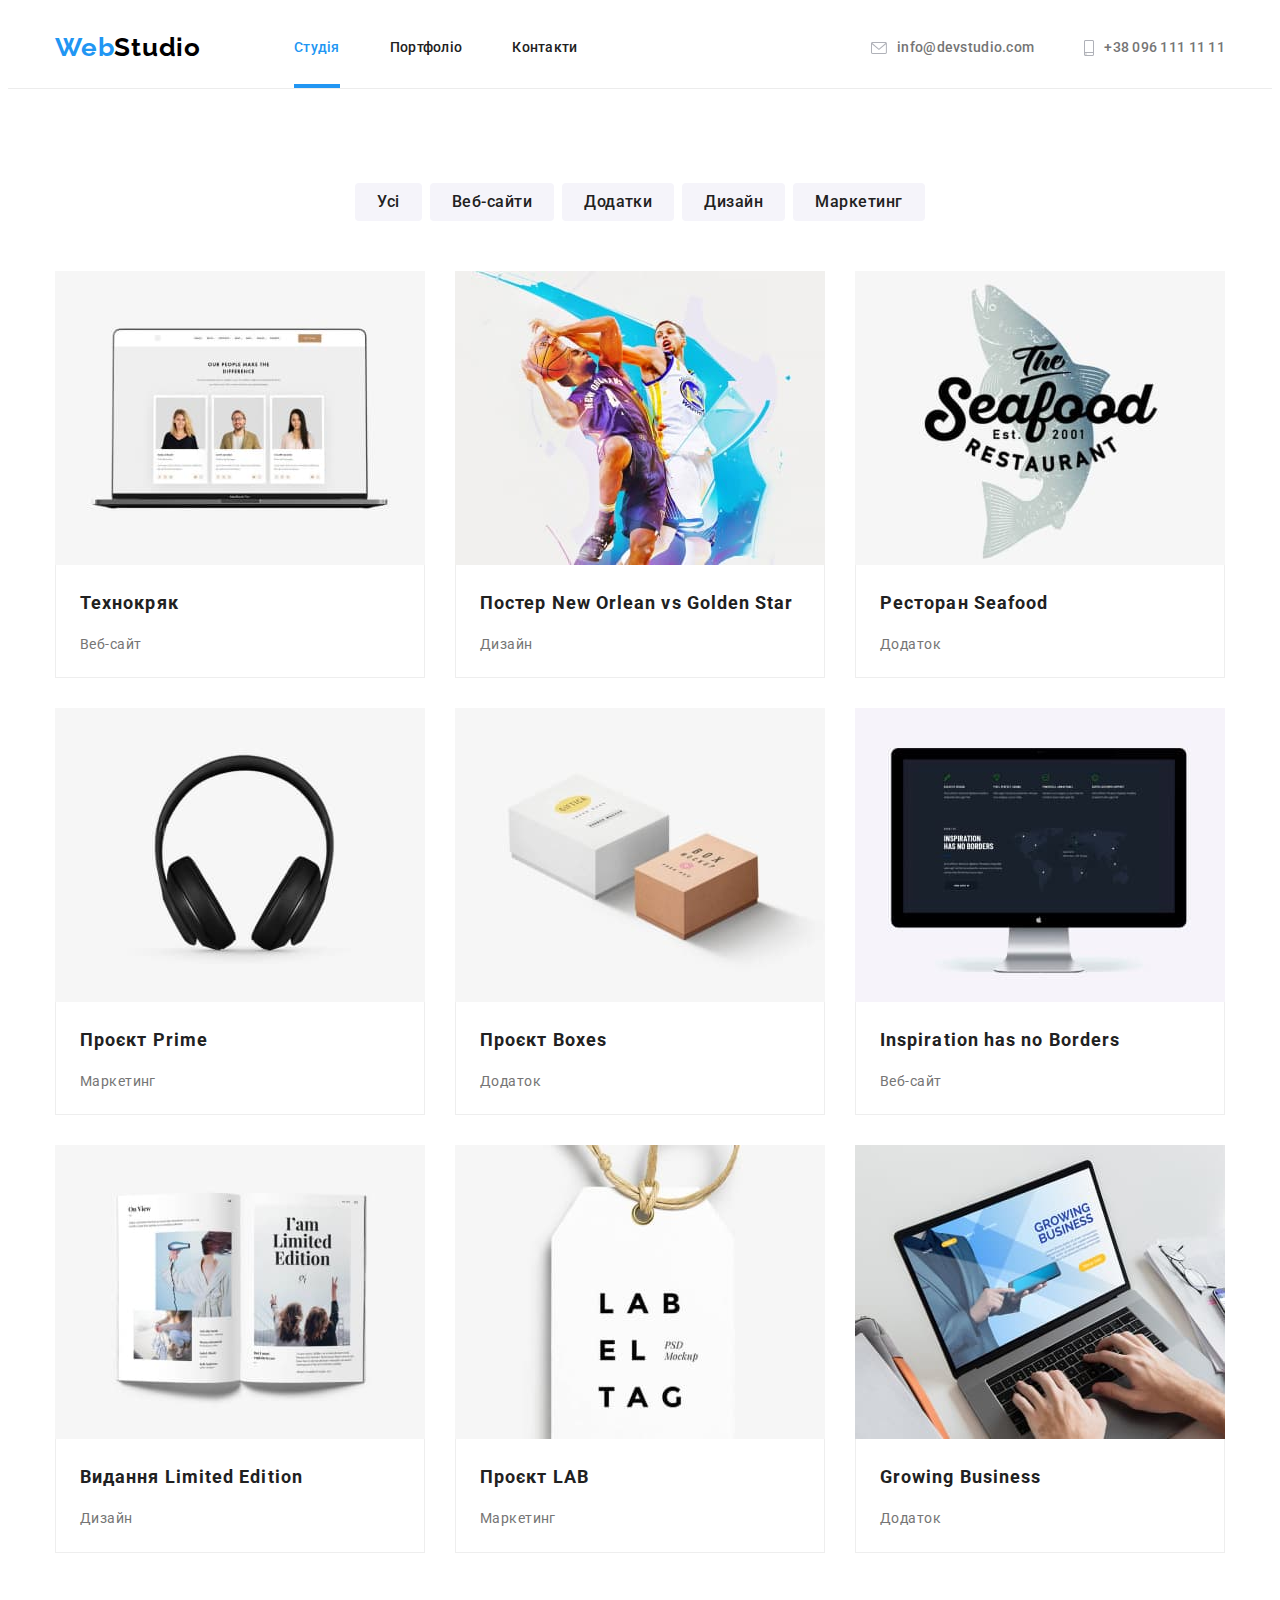
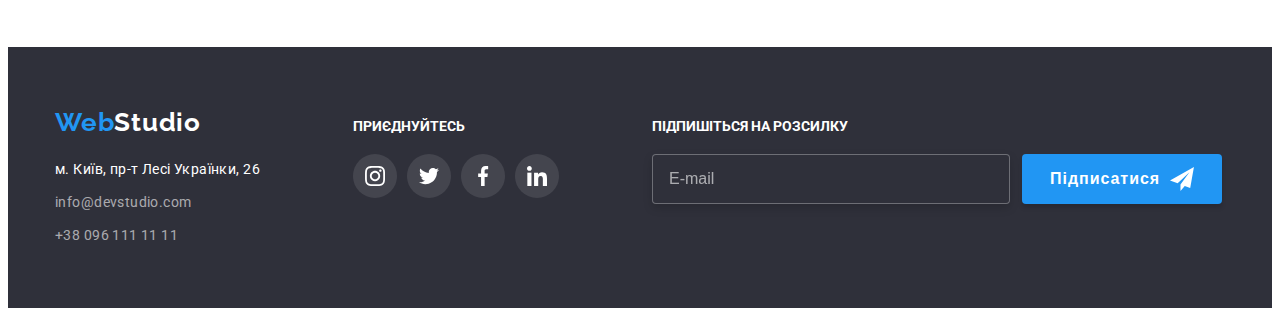
==== commit 477f68f2: "final HW" ====
--- a/portfolio.html
+++ b/portfolio.html
@@ -30,14 +30,14 @@
             <a href="./index.html" class="link logo">Web<span>Studio</span></a>
             <ul class="list header-navigation__list">
               <li>
-                <a class="link header-navigation__link" href="./index.html"
+                <a
+                  class="link header-navigation__link header-navigation__link--current-page"
+                  href="./index.html"
                   >Студія</a
                 >
               </li>
               <li>
-                <a
-                  class="link header-navigation__link header-navigation__link--current-page"
-                  href="./portfolio.html"
+                <a class="link header-navigation__link" href="./portfolio.html"
                   >Портфоліо</a
                 >
               </li>
@@ -67,6 +67,15 @@
               >
             </li>
           </ul>
+          <button
+            class="mobile-menu-button js-open-menu"
+            aria-expanded="false"
+            aria-controls="mobile-menu"
+          >
+            <svg width="40" height="40">
+              <use href="./images/icons.svg#icon-menu"></use>
+            </svg>
+          </button>
         </div>
       </div>
     </header>
@@ -95,6 +104,10 @@
               <a href="" class="portfolio-list-link link">
                 <div class="portfolio-list-example">
                   <img
+                    srcset="
+                      ./images/tehnokryak.jpg    1x,
+                      ./images/tehnokryak@2x.jpg 2x
+                    "
                     src="./images/tehnokryak.jpg"
                     alt="Приклад проекту технокряк"
                   />
@@ -114,6 +127,10 @@
               <a href="" class="portfolio-list-link link">
                 <div class="portfolio-list-example">
                   <img
+                    srcset="
+                      ./images/poster-basket-team.jpg    1x,
+                      ./images/poster-basket-team@2x.jpg 2x
+                    "
                     src="./images/poster-basket-team.jpg"
                     alt="Приклад проекту постер New Orlean vs Golden Star"
                   />
@@ -133,6 +150,10 @@
               <a href="" class="portfolio-list-link link">
                 <div class="portfolio-list-example">
                   <img
+                    srcset="
+                      ./images/seafood-restauran.jpg    1x,
+                      ./images/seafood-restauran@2x.jpg 2x
+                    "
                     src="./images/seafood-restauran.jpg"
                     alt="Приклад проекту Ресторан Seafood"
                   />
@@ -151,7 +172,11 @@
             <li class="portfolio-list-item">
               <a href="" class="portfolio-list-link link">
                 <div class="portfolio-list-example">
-                  <img src="./images/prime.jpg" alt="Приклад проекту Prime" />
+                  <img
+                    srcset="./images/prime.jpg 1x, ./images/prime@2x.jpg 2x"
+                    src="./images/prime.jpg"
+                    alt="Приклад проекту Prime"
+                  />
                   <p class="portfolio-list-hidden">
                     Ресурс пропонує комплексні пропозиції з різним рівнем
                     функціоналу та сервісів. Все це дозволить відвідувачу
@@ -167,7 +192,11 @@
             <li class="portfolio-list-item">
               <a href="" class="portfolio-list-link link">
                 <div class="portfolio-list-example">
-                  <img src="./images/boxes.jpg" alt="Приклад проекту Boxes" />
+                  <img
+                    srcset="./images/boxes.jpg 1x, ./images/boxes@2x.jpg 2x"
+                    src="./images/boxes.jpg"
+                    alt="Приклад проекту Boxes"
+                  />
                   <p class="portfolio-list-hidden">
                     Ресурс пропонує комплексні пропозиції з різним рівнем
                     функціоналу та сервісів. Все це дозволить відвідувачу
@@ -184,6 +213,10 @@
               <a href="" class="portfolio-list-link link">
                 <div class="portfolio-list-example">
                   <img
+                    srcset="
+                      ./images/inspiration-has-no-borders.jpg    1x,
+                      ./images/inspiration-has-no-borders@2x.jpg 2x
+                    "
                     src="./images/inspiration-has-no-borders.jpg"
                     alt="Приклад проекту Inspiration has no Borders"
                   />
@@ -203,6 +236,10 @@
               <a href="" class="portfolio-list-link link">
                 <div class="portfolio-list-example">
                   <img
+                    srcset="
+                      ./images/limited-edition.jpg    1x,
+                      ./images/limited-edition@2x.jpg 2x
+                    "
                     src="./images/limited-edition.jpg"
                     alt="Приклад проекту Видання Limited Edition"
                   />
@@ -221,7 +258,11 @@
             <li class="portfolio-list-item">
               <a href="" class="portfolio-list-link link">
                 <div class="portfolio-list-example">
-                  <img src="./images/lab.jpg" alt="Приклад проекту LAB" />
+                  <img
+                    srcset="./images/lab.jpg 1x, ./images/lab@2x.jpg 2x"
+                    src="./images/lab.jpg"
+                    alt="Приклад проекту LAB"
+                  />
                   <p class="portfolio-list-hidden">
                     Ресурс пропонує комплексні пропозиції з різним рівнем
                     функціоналу та сервісів. Все це дозволить відвідувачу
@@ -238,6 +279,10 @@
               <a href="" class="portfolio-list-link link">
                 <div class="portfolio-list-example">
                   <img
+                    srcset="
+                      ./images/growing-business.jpg    1x,
+                      ./images/growing-business@2x.jpg 2x
+                    "
                     src="./images/growing-business.jpg"
                     alt="Приклад проекту Growing Business"
                   />
@@ -343,5 +388,62 @@
         </div>
       </div>
     </footer>
+
+    <div class="mobile-menu-container js-menu-container" id="mobile-menu">
+      <button class="mobile-menu-button js-close-menu">
+        <svg width="40" height="40" class="">
+          <use href="./images/icons.svg#icon-close-button-40px"></use>
+        </svg>
+      </button>
+      <nav class="mobile-navigation">
+        <ul class="list mobile-navigation__list">
+          <li>
+            <a class="link mobile-navigation__link" href="./index.html"
+              >Студія</a
+            >
+          </li>
+          <li>
+            <a
+              class="link mobile-navigation__link mobile-navigation__link--current-page"
+              href="./portfolio.html"
+              >Портфоліо</a
+            >
+          </li>
+          <li>
+            <a class="link mobile-navigation__link" href="">Контакти</a>
+          </li>
+        </ul>
+      </nav>
+      <ul class="mobile-address__list list">
+        <li class="mobile-address__item">
+          <a class="link mobile-address__link-tel" href="tel:+380961111111"
+            >+38 096 111 11 11</a
+          >
+        </li>
+        <li class="mobile-address__item">
+          <a
+            class="link mobile-address__link-email"
+            href="mailto:info@devstudio.com"
+            >info@devstudio.com</a
+          >
+        </li>
+      </ul>
+      <ul class="mobile-social">
+        <li class="mobile-social__list list">
+          <a class="mobile-social__link link" href="#">Instagram</a>
+        </li>
+        <li class="mobile-social__list list">
+          <a class="mobile-social__link link" href="#">Twitter</a>
+        </li>
+        <li class="mobile-social__list list">
+          <a class="mobile-social__link link" href="#">Facebook</a>
+        </li>
+        <li class="mobile-social__list list">
+          <a class="mobile-social__link link" href="#">LinkedIn</a>
+        </li>
+      </ul>
+    </div>
+
+    <script src="./mobile-menu.js"></script>
   </body>
 </html>
--- a/css/main.min.css
+++ b/css/main.min.css
@@ -1 +1 @@
-:root{--accent-blue: #2196f3;--accent-btn-blue: #188ce8;--black: #000;--white: #fff;--white-transparent: rgba(255, 255, 255, 0.6);--color-footer: #2f303a;--color-title: #212121;--color-desc: #757575;--color-header-adress: #757575;--bg-color-main: #2f303a;--bg-color-secondary: #f5f4fa;--bg-footer-social: rgba(255, 255, 255, 0.1);--bg-accent-blue-transparent90: rgba(33, 150, 243, 0.9);--color-border: #eeeeee;--header-border: #ececec;--hero-section-transparent: rgba(47, 48, 58, 0.4);--svg-color: #afb1b8;--portfolio-list-margin: 30px}*{-webkit-box-sizing:border-box;box-sizing:border-box}body{font-family:"Roboto",sans-serif;font-size:16px;line-height:1.2}img{display:block;max-width:100%;height:auto}.list{list-style:none;margin:0px;padding:0px}.link{text-decoration:none;color:inherit;font-style:normal}.title{color:var(--color-title);font-weight:700;font-size:36px;text-align:center;margin-bottom:50px}.subtitle{margin-bottom:10px;color:var(--color-title)}.desc{color:var(--color-desc);font-size:14px;line-height:1.7;margin-bottom:0px}h1,h2,h3,h4,h5,h6,p{margin-top:0px}.container{margin:0 auto;padding:0 15px}@media(min-width: 480px){.container{width:480px}}@media(min-width: 768px){.container{width:768px}}@media(min-width: 1200px){.container{width:1200px}}.modal-container{position:relative;width:100%;max-width:528px;height:100%;max-height:581px;background-color:var(--white);padding:40px;overflow-y:auto;margin:15px}.backdrop{position:fixed;top:0;left:0;width:100%;height:100%;background-color:rgba(0,0,0,.2);-webkit-transition:opacity 250ms,visibility 250ms;transition:opacity 250ms,visibility 250ms}.main-button{background-color:var(--accent-blue);color:var(--white);font-size:16px;font-weight:700;line-height:1.87;letter-spacing:.06em;text-align:center;cursor:pointer;display:block;margin:0 auto;padding:10px 32px;-webkit-box-shadow:0px 4px 4px rgba(0,0,0,.15);box-shadow:0px 4px 4px rgba(0,0,0,.15);border:0;border-radius:4px;-webkit-transition:background-color 250ms cubic-bezier(0.4, 0, 0.2, 1);transition:background-color 250ms cubic-bezier(0.4, 0, 0.2, 1)}.main-button:hover,.main-button:focus{background-color:var(--accent-btn-blue)}.modal-submit-button{background-color:var(--accent-blue);color:var(--white);font-size:16px;font-weight:700;line-height:1.87;letter-spacing:.06em;text-align:center;cursor:pointer;display:block;margin:30px auto 0px;padding:10px 52px;-webkit-box-shadow:0px 4px 4px rgba(0,0,0,.15);box-shadow:0px 4px 4px rgba(0,0,0,.15);border:0;border-radius:4px;-webkit-transition:background-color 250ms cubic-bezier(0.4, 0, 0.2, 1);transition:background-color 250ms cubic-bezier(0.4, 0, 0.2, 1)}.modal-submit-button:hover,.modal-submit-button:focus{background-color:var(--accent-btn-blue)}.close-button{position:absolute;top:8px;right:8px;width:30px;height:30px;border-radius:50%;cursor:pointer;border:1px solid rgba(0,0,0,.1);display:-webkit-box;display:-ms-flexbox;display:flex;-webkit-box-pack:center;-ms-flex-pack:center;justify-content:center;-webkit-box-align:center;-ms-flex-align:center;align-items:center;fill:var(--black);-webkit-transition:fill 250ms cubic-bezier(0.4, 0, 0.2, 1);transition:fill 250ms cubic-bezier(0.4, 0, 0.2, 1);background-color:rgba(0,0,0,0)}.close-button:hover,.close-button:focus{fill:var(--accent-blue)}.client-section{padding:94px 0}.client-list{display:-webkit-box;display:-ms-flexbox;display:flex}@media(max-width: 1200px){.client-list{-ms-flex-wrap:wrap;flex-wrap:wrap;-webkit-box-pack:center;-ms-flex-pack:center;justify-content:center}}.client-list-item{width:170px;height:92px}@media(max-width: 1200px){.client-list-item{margin-top:30px;margin-right:15px;margin-left:15px;-webkit-box-pack:center;-ms-flex-pack:center;justify-content:center}}@media(min-width: 1200px){.client-list-item:not(:last-child){margin-right:30px}}.client-list-link{border:1px solid currentColor;border-radius:4px;width:100%;height:100%;fill:currentColor;color:var(--svg-color);display:-webkit-box;display:-ms-flexbox;display:flex;-webkit-box-align:center;-ms-flex-align:center;align-items:center;-webkit-box-pack:center;-ms-flex-pack:center;justify-content:center;-webkit-transition:color 250ms cubic-bezier(0.4, 0, 0.2, 1);transition:color 250ms cubic-bezier(0.4, 0, 0.2, 1)}.client-list-link:hover,.client-list-link:focus{color:var(--accent-blue)}.hero-section{background-color:var(--bg-color-main);color:var(--white)}.hero-section__transparent{padding:200px 0;max-width:1600px;width:100%;height:600px;background-image:-webkit-gradient(linear, left top, left bottom, from(rgba(47, 48, 58, 0.4)), to(rgba(47, 48, 58, 0.4))),url(../images/hero-section-img.jpg);background-image:linear-gradient(rgba(47, 48, 58, 0.4), rgba(47, 48, 58, 0.4)),url(../images/hero-section-img.jpg);background-repeat:no-repeat;background-position:center;background-size:cover;margin:0 auto}.hero-section__title{font-weight:900;font-size:44px;line-height:1.36;text-align:center;letter-spacing:.06em;text-transform:uppercase;width:100%;max-width:696px;margin:0 auto 30px}.logo{font-family:"Raleway",sans-serif;font-style:normal;font-weight:700;font-size:26px;letter-spacing:.03em;color:var(--accent-blue);margin-right:93px;padding:24px 0 25px}.logo>span{color:var(--black)}.modal{display:-webkit-box;display:-ms-flexbox;display:flex;-webkit-box-align:center;-ms-flex-align:center;align-items:center;-webkit-box-pack:center;-ms-flex-pack:center;justify-content:center;padding:20px 0;height:100%}.modal__title{font-weight:700;font-size:20px;line-height:1.15;text-align:center;letter-spacing:.03em;margin-bottom:12px}.is-hidden{opacity:0;visibility:hidden;pointer-events:none}.modal-form{font-size:12px}.modal-form__input-container{position:relative;margin-top:4px;margin-bottom:10px}.modal-form__input{resize:none;padding:11px 12px;width:100%;height:40px;border:1px solid rgba(33,33,33,.2);border-radius:4px;padding:12px 12px 12px 42px;-webkit-transition:border-color 250ms cubic-bezier(0.4, 0, 0.2, 1);transition:border-color 250ms cubic-bezier(0.4, 0, 0.2, 1)}.modal-form__input:focus{border-color:var(--accent-blue);outline:none}.modal-form__input:focus+.modal-form__icon{color:var(--accent-blue)}.modal-form__icon{position:absolute;left:12px;top:50%;-webkit-transform:translateY(-50%);transform:translateY(-50%);fill:currentColor;-webkit-transition:color 250ms cubic-bezier(0.4, 0, 0.2, 1);transition:color 250ms cubic-bezier(0.4, 0, 0.2, 1)}.modal-form__user-comment{height:120px;padding:12px 16px;display:block;margin-top:4px}.modal-form__user-comment::-webkit-input-placeholder{color:rgba(117,117,117,.5)}.modal-form__user-comment::-moz-placeholder{color:rgba(117,117,117,.5)}.modal-form__user-comment:-ms-input-placeholder{color:rgba(117,117,117,.5)}.modal-form__user-comment::-ms-input-placeholder{color:rgba(117,117,117,.5)}.modal-form__user-comment::placeholder{color:rgba(117,117,117,.5)}.modal-form__user-submit{margin-top:20px;position:relative}.modal-form__accept-lable{position:relative;font-size:14px;line-height:1.7;letter-spacing:.03em;padding-left:36px;cursor:pointer}.modal-form__checkbox{-webkit-appearance:none;-moz-appearance:none;appearance:none}.modal-form__icon-checkbox{position:absolute;top:50%;left:13px;-webkit-transform:translateY(-50%);transform:translateY(-50%);width:16px;height:15px;background:var(--white);border-radius:2px;border:1.5px solid #212121;color:var(--white);fill:rgba(0,0,0,0);cursor:pointer}.modal-form__checkbox:checked+.modal-form__icon-checkbox{fill:currentColor;background-color:var(--accent-blue);border-color:var(--accent-blue)}.modal-form__modal-link{color:var(--accent-blue);text-decoration:underline}.footer{background-color:var(--bg-color-main);padding:60px 0}@media(max-width: 1200px){.footer-container{text-align:center}}@media(min-width: 1200px){.footer-container{display:-webkit-box;display:-ms-flexbox;display:flex;-webkit-box-align:baseline;-ms-flex-align:baseline;align-items:baseline}}@media(min-width: 768px){.footer__block{display:-webkit-box;display:-ms-flexbox;display:flex;-webkit-box-pack:center;-ms-flex-pack:center;justify-content:center;-webkit-box-align:baseline;-ms-flex-align:baseline;align-items:baseline}}.footer-logo{font-family:"Raleway",sans-serif;font-style:normal;font-weight:700;font-size:26px;letter-spacing:.03em;color:var(--accent-blue)}.footer-logo__span{color:var(--white)}.footer-link{color:var(--white);font-size:14px;line-height:1.71;letter-spacing:.03em;-webkit-transition:color 250ms cubic-bezier(0.4, 0, 0.2, 1);transition:color 250ms cubic-bezier(0.4, 0, 0.2, 1)}.footer-link:hover,.footer-link:focus{color:var(--accent-blue)}.footer-link-address{color:var(--white-transparent);font-size:14px;line-height:1.71;letter-spacing:.03em;-webkit-transition:color 250ms cubic-bezier(0.4, 0, 0.2, 1);transition:color 250ms cubic-bezier(0.4, 0, 0.2, 1)}.footer-link-address:first-child{margin-top:20px}.footer-link-address:not(:last-child){margin-bottom:9px}.footer-link-address:hover,.footer-link-address:focus{color:var(--accent-blue)}@media(max-width: 768px){.footer-social{margin-top:60px}}@media(min-width: 768px){.footer-social{margin-left:165px}}@media(min-width: 1200px){.footer-social{margin-left:93px}}.footer-social-title{font-size:14px;font-weight:700;text-transform:uppercase;color:var(--white);margin-bottom:20px}.footer-social-list{display:-webkit-box;display:-ms-flexbox;display:flex;-webkit-box-align:center;-ms-flex-align:center;align-items:center;-webkit-box-pack:center;-ms-flex-pack:center;justify-content:center}.footer-social-item:not(:last-child){margin-right:10px}.footer-social-link{display:-webkit-box;display:-ms-flexbox;display:flex;-ms-flex-wrap:wrap;flex-wrap:wrap;-ms-flex-line-pack:center;align-content:center;-webkit-box-pack:center;-ms-flex-pack:center;justify-content:center;width:44px;height:44px;background-color:var(--bg-footer-social);border-radius:50%;fill:var(--white);-webkit-transition:background-color 250ms cubic-bezier(0.4, 0, 0.2, 1);transition:background-color 250ms cubic-bezier(0.4, 0, 0.2, 1)}.footer-social-link:hover,.footer-social-link:focus{background-color:var(--accent-blue)}@media(max-width: 1200px){.footer-subscribe{margin-top:60px}}@media(min-width: 1200px){.footer-subscribe{margin-left:93px}}.footer-subscribe-title{font-weight:700;font-size:14px;text-transform:uppercase;color:var(--white);margin-bottom:20px}@media(min-width: 1200px){.footer-subscribe-form{display:-webkit-box;display:-ms-flexbox;display:flex}}.footer-subscribe-input{height:50px;width:100%;padding:15px 16px;border:1px solid rgba(255,255,255,.3);-webkit-filter:drop-shadow(0px 4px 4px rgba(0, 0, 0, 0.15));filter:drop-shadow(0px 4px 4px rgba(0, 0, 0, 0.15));border-radius:4px;background-color:var(--bg-color-main);color:var(--white);-webkit-transition:border-color 250ms cubic-bezier(0.4, 0, 0.2, 1);transition:border-color 250ms cubic-bezier(0.4, 0, 0.2, 1)}@media(min-width: 1200px){.footer-subscribe-input{width:358px}}.footer-subscribe-input:focus{border-color:var(--accent-blue);outline:none}.footer-subscribe-input::-webkit-input-placeholder{font-size:16px;line-height:1.25;color:rgba(255,255,255,.6)}.footer-subscribe-input::-moz-placeholder{font-size:16px;line-height:1.25;color:rgba(255,255,255,.6)}.footer-subscribe-input:-ms-input-placeholder{font-size:16px;line-height:1.25;color:rgba(255,255,255,.6)}.footer-subscribe-input::-ms-input-placeholder{font-size:16px;line-height:1.25;color:rgba(255,255,255,.6)}.footer-subscribe-input::placeholder{font-size:16px;line-height:1.25;color:rgba(255,255,255,.6)}.subscribe-button{background-color:var(--accent-blue);color:var(--white);width:200px;height:50px;font-size:16px;font-weight:700;line-height:1.87;letter-spacing:.06em;text-align:center;-webkit-box-align:center;-ms-flex-align:center;align-items:center;cursor:pointer;display:-webkit-box;display:-ms-flexbox;display:flex;margin:0 auto;padding:10px 28px;-webkit-box-shadow:0px 4px 4px rgba(0,0,0,.15);box-shadow:0px 4px 4px rgba(0,0,0,.15);border:0;border-radius:4px;-webkit-transition:background-color 250ms cubic-bezier(0.4, 0, 0.2, 1);transition:background-color 250ms cubic-bezier(0.4, 0, 0.2, 1);margin-left:12px}@media(max-width: 1200px){.subscribe-button{margin-top:20px;margin-right:auto;margin-left:auto}}.subscribe-button:hover,.subscribe-button:focus{background-color:var(--accent-btn-blue)}.footer-subscribe-svg{fill:var(--white);margin-left:10px}.header{border-bottom:1px solid var(--header-border)}.header-container{display:-webkit-box;display:-ms-flexbox;display:flex;-webkit-box-align:center;-ms-flex-align:center;align-items:center;-webkit-box-pack:justify;-ms-flex-pack:justify;justify-content:space-between}.header-navigation{letter-spacing:.02em;display:-webkit-box;display:-ms-flexbox;display:flex;-webkit-box-align:center;-ms-flex-align:center;align-items:center}.header-navigation__list{display:none}@media(min-width: 768px){.header-navigation__list{display:-webkit-box;display:-ms-flexbox;display:flex;margin-right:auto}}.header-navigation__link{padding:32px 0;color:var(--color-title);font-weight:500;font-size:14px;line-height:1.14;letter-spacing:.02em;display:block;-webkit-transition:color 250ms cubic-bezier(0.4, 0, 0.2, 1);transition:color 250ms cubic-bezier(0.4, 0, 0.2, 1)}.header-navigation__link:hover,.header-navigation__link:focus{color:var(--accent-blue)}.header-navigation__link--current-page{position:relative}.header-navigation__link--current-page::after{position:absolute;bottom:0;left:0;width:100%;height:4px;background-color:var(--accent-blue);content:""}.header-navigation__list>li:not(:last-child){margin-right:50px}@media(min-width: 1200px){.header-address{display:-webkit-box;display:-ms-flexbox;display:flex}}.header-address-item{display:-webkit-box;display:-ms-flexbox;display:flex;-webkit-box-align:center;-ms-flex-align:center;align-items:center;-webkit-box-pack:center;-ms-flex-pack:center;justify-content:center}.header-link-address{display:none}@media(min-width: 768px){.header-link-address{padding:5px 0;color:var(--color-header-adress);font-weight:500;font-size:14px;line-height:1.14;letter-spacing:.02em;display:-webkit-box;display:-ms-flexbox;display:flex;-webkit-box-align:center;-ms-flex-align:center;align-items:center;gap:10px;fill:var(--svg-color);-webkit-transition:color 250ms cubic-bezier(0.4, 0, 0.2, 1),fill 250ms cubic-bezier(0.4, 0, 0.2, 1);transition:color 250ms cubic-bezier(0.4, 0, 0.2, 1),fill 250ms cubic-bezier(0.4, 0, 0.2, 1);margin-right:auto}}@media(min-width: 1200px){.header-link-address{padding:32px 0}}.header-link-address:hover,.header-link-address:focus{color:var(--accent-blue);fill:var(--accent-blue)}@media(min-width: 1200px){.header-address li:not(:last-child){margin-right:50px}}.header-navigation__link--current-page{padding:32px 0;color:var(--accent-blue);font-weight:500;font-size:14px;line-height:1.14;letter-spacing:.02em}.portfolio-section{padding:94px 0}.portfolio-list-btn{display:-webkit-box;display:-ms-flexbox;display:flex;-webkit-box-pack:start;-ms-flex-pack:start;justify-content:start;margin-bottom:50px;-ms-flex-wrap:wrap;flex-wrap:wrap}@media(min-width: 768px){.portfolio-list-btn{-ms-flex-wrap:nowrap;flex-wrap:nowrap;-webkit-box-pack:center;-ms-flex-pack:center;justify-content:center}}.portfolio-list-btn>li:not(:last-child){margin-right:8px}.portfolio-list-example{position:relative;overflow:hidden}.portfolio-list-hidden{font-size:18px;line-height:1.5;position:absolute;top:0;left:0;width:100%;height:100%;opacity:0;-webkit-transform:translateY(100%);transform:translateY(100%);padding:63px 24px;background-color:var(--bg-accent-blue-transparent90);color:var(--white);-webkit-transition:opacity 250ms cubic-bezier(0.4, 0, 0.2, 1),-webkit-transform 250ms cubic-bezier(0.4, 0, 0.2, 1);transition:opacity 250ms cubic-bezier(0.4, 0, 0.2, 1),-webkit-transform 250ms cubic-bezier(0.4, 0, 0.2, 1);transition:transform 250ms cubic-bezier(0.4, 0, 0.2, 1),opacity 250ms cubic-bezier(0.4, 0, 0.2, 1);transition:transform 250ms cubic-bezier(0.4, 0, 0.2, 1),opacity 250ms cubic-bezier(0.4, 0, 0.2, 1),-webkit-transform 250ms cubic-bezier(0.4, 0, 0.2, 1)}.portfolio-list-link:hover .portfolio-list-hidden{opacity:1;-webkit-transform:translateY(0%);transform:translateY(0%)}.portfolio-list-link:focus .portfolio-list-hidden{opacity:1;-webkit-transform:translateY(0%);transform:translateY(0%)}.portfolio-button{background-color:var(--bg-color-secondary);color:var(--color-title);font-family:inherit;font-weight:500;font-size:16px;line-height:1.62;letter-spacing:.03em;text-align:center;cursor:pointer;border:0;border-radius:4px;padding:6px 22px;-webkit-transition:background-color 250ms cubic-bezier(0.4, 0, 0.2, 1),color 250ms cubic-bezier(0.4, 0, 0.2, 1),-webkit-box-shadow 250ms cubic-bezier(0.4, 0, 0.2, 1);transition:background-color 250ms cubic-bezier(0.4, 0, 0.2, 1),color 250ms cubic-bezier(0.4, 0, 0.2, 1),-webkit-box-shadow 250ms cubic-bezier(0.4, 0, 0.2, 1);transition:background-color 250ms cubic-bezier(0.4, 0, 0.2, 1),color 250ms cubic-bezier(0.4, 0, 0.2, 1),box-shadow 250ms cubic-bezier(0.4, 0, 0.2, 1);transition:background-color 250ms cubic-bezier(0.4, 0, 0.2, 1),color 250ms cubic-bezier(0.4, 0, 0.2, 1),box-shadow 250ms cubic-bezier(0.4, 0, 0.2, 1),-webkit-box-shadow 250ms cubic-bezier(0.4, 0, 0.2, 1)}.portfolio-button:hover,.portfolio-button:focus{background-color:var(--accent-blue);color:var(--white);-webkit-box-shadow:0px 3px 1px rgba(0,0,0,.1),0px 1px 2px rgba(0,0,0,.08),0px 2px 2px rgba(0,0,0,.12);box-shadow:0px 3px 1px rgba(0,0,0,.1),0px 1px 2px rgba(0,0,0,.08),0px 2px 2px rgba(0,0,0,.12);border-radius:4px}.portfolio-section .subtitle{font-weight:700;font-size:18px;line-height:2;letter-spacing:.06em}.portfolio-section .desc{line-height:1.87;letter-spacing:.03em}.portfolio-list{display:-webkit-box;display:-ms-flexbox;display:flex;-ms-flex-wrap:wrap;flex-wrap:wrap;-webkit-box-pack:center;-ms-flex-pack:center;justify-content:center;margin-right:calc(-1*var(--portfolio-list-margin));margin-bottom:calc(-1*var(--portfolio-list-margin))}@media(min-width: 768px){.portfolio-list{-webkit-box-pack:start;-ms-flex-pack:start;justify-content:start}}@media(min-width: 1200px){.portfolio-list{-webkit-box-pack:center;-ms-flex-pack:center;justify-content:center}}.portfolio-list-item{margin-bottom:var(--portfolio-list-margin);-ms-flex-preferred-size:100%;flex-basis:100%}@media(min-width: 768px){.portfolio-list-item{-ms-flex-preferred-size:calc(50% - 30px);flex-basis:calc(50% - 30px);margin-right:var(--portfolio-list-margin)}}@media(min-width: 1200px){.portfolio-list-item{-ms-flex-preferred-size:calc(33.3333333333% - 30px);flex-basis:calc(33.3333333333% - 30px)}}.portfolio-list-link{display:-webkit-box;display:-ms-flexbox;display:flex;-webkit-box-orient:vertical;-webkit-box-direction:normal;-ms-flex-direction:column;flex-direction:column;-webkit-transition:-webkit-box-shadow 250ms cubic-bezier(0.4, 0, 0.2, 1);transition:-webkit-box-shadow 250ms cubic-bezier(0.4, 0, 0.2, 1);transition:box-shadow 250ms cubic-bezier(0.4, 0, 0.2, 1);transition:box-shadow 250ms cubic-bezier(0.4, 0, 0.2, 1), -webkit-box-shadow 250ms cubic-bezier(0.4, 0, 0.2, 1);height:100%}.portfolio-list-link:hover,.portfolio-list-link:focus{-webkit-box-shadow:0px 1px 1px rgba(0,0,0,.12),0px 4px 4px rgba(0,0,0,.06),1px 4px 6px rgba(0,0,0,.16);box-shadow:0px 1px 1px rgba(0,0,0,.12),0px 4px 4px rgba(0,0,0,.06),1px 4px 6px rgba(0,0,0,.16)}.portfolio-list-desc{border:1px solid var(--color-border);border-top:0;padding:20px 24px;-webkit-box-flex:1;-ms-flex-positive:1;flex-grow:1}.talant-section{padding:94px 0}.talant-list{display:-webkit-box;display:-ms-flexbox;display:flex}@media(max-width: 1200px){.talant-list{-ms-flex-wrap:wrap;flex-wrap:wrap;-webkit-box-pack:center;-ms-flex-pack:center;justify-content:center;-webkit-box-align:center;-ms-flex-align:center;align-items:center}}.talant-list__subtitle{text-transform:uppercase;font-weight:700;font-size:14px;text-transform:uppercase;margin-bottom:10px}@media(min-width: 1200px){.talant-list__item:not(:last-child){margin-right:30px}}.talant-list__item{width:100%;max-width:270px}@media(max-width: 1200px){.talant-list__item{margin-top:30px;margin-right:15px;margin-left:15px;-webkit-box-pack:center;-ms-flex-pack:center;justify-content:center;height:226px}}.talant-list__svg{height:120px;width:100%;background-color:var(--bg-color-secondary);margin-bottom:30px;display:-webkit-box;display:-ms-flexbox;display:flex;-webkit-box-align:center;-ms-flex-align:center;align-items:center;-webkit-box-pack:center;-ms-flex-pack:center;justify-content:center}.talant-list__svg:nth-child(1){background-image:url(../images/antenna\ 1.svg)}.talant-list__svg:nth-child(2){background-image:url(../images/clock\ 1.svg)}.talant-list__svg:nth-child(3){background-image:url(../images/diagram\ 1.svg)}.talant-list__svg:nth-child(4){background-image:url(../images/astronaut\ 1.svg)}.team-section{background-color:var(--bg-color-secondary);padding:94px 0}.team-list{display:-webkit-box;display:-ms-flexbox;display:flex}@media(max-width: 1200px){.team-list{-ms-flex-wrap:wrap;flex-wrap:wrap;-webkit-box-pack:center;-ms-flex-pack:center;justify-content:center}}@media(max-width: 1200px){.team-card{margin-top:30px;margin-right:15px;margin-left:15px;-webkit-box-pack:center;-ms-flex-pack:center;justify-content:center}}@media(min-width: 1200px){.team-card:not(:last-child){margin-right:30px}}.team-card__person{background-color:var(--white);width:270px;margin-top:-4px;padding:30px 0;-webkit-box-shadow:0px 1px 3px rgba(0,0,0,.12),0px 1px 1px rgba(0,0,0,.14),0px 2px 1px rgba(0,0,0,.2);box-shadow:0px 1px 3px rgba(0,0,0,.12),0px 1px 1px rgba(0,0,0,.14),0px 2px 1px rgba(0,0,0,.2);border-radius:0px 0px 4px 4px}.team-card__social-list{display:-webkit-box;display:-ms-flexbox;display:flex;-webkit-box-align:center;-ms-flex-align:center;align-items:center;-webkit-box-pack:center;-ms-flex-pack:center;justify-content:center;gap:10px}.team-card__social-item{width:44px;height:44px;-webkit-box-align:center;-ms-flex-align:center;align-items:center}.team-card__social-link{display:-webkit-box;display:-ms-flexbox;display:flex;-webkit-box-align:center;-ms-flex-align:center;align-items:center;-webkit-box-pack:center;-ms-flex-pack:center;justify-content:center;width:100%;height:100%;fill:var(--svg-color);color:var(--white);border-radius:50%;-webkit-transition:background-color 250ms cubic-bezier(0.4, 0, 0.2, 1),fill 250ms cubic-bezier(0.4, 0, 0.2, 1);transition:background-color 250ms cubic-bezier(0.4, 0, 0.2, 1),fill 250ms cubic-bezier(0.4, 0, 0.2, 1)}.team-card__social-link:hover,.team-card__social-link:focus{background-color:var(--accent-blue);fill:currentColor}.team-card__subtitle{font-weight:500;font-size:16px;text-align:center}.team-card__desc{text-align:center;margin-bottom:16px}.visually-hidden{position:absolute;white-space:nowrap;width:1px;height:1px;overflow:hidden;border:0;padding:0;clip:rect(0 0 0 0);-webkit-clip-path:inset(50%);clip-path:inset(50%);margin:-1px}.work-section{display:none}@media(min-width: 1200px){.work-section{display:block;padding-bottom:94px}}.work-list{display:-webkit-box;display:-ms-flexbox;display:flex}.work-list__item:not(:last-child){margin-right:30px}.work-list__item{position:relative}.work-list__text{text-transform:uppercase;font-weight:700;font-size:14px;text-align:center;color:var(--white);position:absolute;bottom:0;width:100%;padding:27px 0;margin:0;background:rgba(47,48,58,.8)}/*# sourceMappingURL=main.min.css.map */+:root{--accent-blue: #2196f3;--accent-btn-blue: #188ce8;--black: #000;--white: #fff;--white-transparent: rgba(255, 255, 255, 0.6);--color-footer: #2f303a;--color-title: #212121;--color-desc: #757575;--color-header-adress: #757575;--bg-color-main: #2f303a;--bg-color-secondary: #f5f4fa;--bg-footer-social: rgba(255, 255, 255, 0.1);--bg-accent-blue-transparent90: rgba(33, 150, 243, 0.9);--color-border: #eeeeee;--header-border: #ececec;--hero-section-transparent: rgba(47, 48, 58, 0.4);--svg-color: #afb1b8;--portfolio-list-margin: 30px}*{-webkit-box-sizing:border-box;box-sizing:border-box}body{font-family:"Roboto",sans-serif;font-size:16px;line-height:1.2}img{display:block;max-width:100%;height:auto}.list{list-style:none;margin:0px;padding:0px}.link{text-decoration:none;color:inherit;font-style:normal}.title{color:var(--color-title);font-weight:700;font-size:36px;text-align:center;margin-bottom:50px}.subtitle{margin-bottom:10px;color:var(--color-title)}.desc{color:var(--color-desc);font-size:14px;line-height:1.7;margin-bottom:0px}h1,h2,h3,h4,h5,h6,p{margin-top:0px}.container{margin:0 auto;padding:0 15px}@media(min-width: 480px){.container{width:480px}}@media(min-width: 768px){.container{width:768px}}@media(min-width: 1200px){.container{width:1200px}}.modal-container{position:relative;width:100%;max-width:528px;height:100%;max-height:581px;background-color:var(--white);padding:40px;overflow-y:auto;margin:15px}.backdrop{position:fixed;top:0;left:0;width:100%;height:100%;background-color:rgba(0,0,0,.2);-webkit-transition:opacity 250ms,visibility 250ms;transition:opacity 250ms,visibility 250ms}.main-button{background-color:var(--accent-blue);color:var(--white);font-size:16px;font-weight:700;line-height:1.87;letter-spacing:.06em;text-align:center;cursor:pointer;display:block;margin:0 auto;padding:10px 32px;-webkit-box-shadow:0px 4px 4px rgba(0,0,0,.15);box-shadow:0px 4px 4px rgba(0,0,0,.15);border:0;border-radius:4px;-webkit-transition:background-color 250ms cubic-bezier(0.4, 0, 0.2, 1);transition:background-color 250ms cubic-bezier(0.4, 0, 0.2, 1)}.main-button:hover,.main-button:focus{background-color:var(--accent-btn-blue)}.modal-submit-button{background-color:var(--accent-blue);color:var(--white);font-size:16px;font-weight:700;line-height:1.87;letter-spacing:.06em;text-align:center;cursor:pointer;display:block;margin:30px auto 0px;padding:10px 52px;-webkit-box-shadow:0px 4px 4px rgba(0,0,0,.15);box-shadow:0px 4px 4px rgba(0,0,0,.15);border:0;border-radius:4px;-webkit-transition:background-color 250ms cubic-bezier(0.4, 0, 0.2, 1);transition:background-color 250ms cubic-bezier(0.4, 0, 0.2, 1)}.modal-submit-button:hover,.modal-submit-button:focus{background-color:var(--accent-btn-blue)}.close-button{position:absolute;top:8px;right:8px;width:30px;height:30px;border-radius:50%;cursor:pointer;border:1px solid rgba(0,0,0,.1);display:-webkit-box;display:-ms-flexbox;display:flex;-webkit-box-pack:center;-ms-flex-pack:center;justify-content:center;-webkit-box-align:center;-ms-flex-align:center;align-items:center;fill:var(--black);-webkit-transition:fill 250ms cubic-bezier(0.4, 0, 0.2, 1);transition:fill 250ms cubic-bezier(0.4, 0, 0.2, 1);background-color:rgba(0,0,0,0)}.close-button:hover,.close-button:focus{fill:var(--accent-blue)}.client-section{padding:94px 0}.client-list{display:-webkit-box;display:-ms-flexbox;display:flex}@media(max-width: 1200px){.client-list{-ms-flex-wrap:wrap;flex-wrap:wrap;-webkit-box-pack:center;-ms-flex-pack:center;justify-content:center}}.client-list-item{width:170px;height:92px}@media(max-width: 1200px){.client-list-item{margin-top:30px;margin-right:15px;margin-left:15px;-webkit-box-pack:center;-ms-flex-pack:center;justify-content:center}}@media(min-width: 1200px){.client-list-item:not(:last-child){margin-right:30px}}.client-list-link{border:1px solid currentColor;border-radius:4px;width:100%;height:100%;fill:currentColor;color:var(--svg-color);display:-webkit-box;display:-ms-flexbox;display:flex;-webkit-box-align:center;-ms-flex-align:center;align-items:center;-webkit-box-pack:center;-ms-flex-pack:center;justify-content:center;-webkit-transition:color 250ms cubic-bezier(0.4, 0, 0.2, 1);transition:color 250ms cubic-bezier(0.4, 0, 0.2, 1)}.client-list-link:hover,.client-list-link:focus{color:var(--accent-blue)}.hero-section{background-color:var(--bg-color-main);color:var(--white)}.hero-section__transparent{padding:200px 0;max-width:1600px;width:100%;height:600px;background-image:-webkit-gradient(linear, left top, left bottom, from(rgba(47, 48, 58, 0.4)), to(rgba(47, 48, 58, 0.4))),url(../images/hero-section-img.jpg);background-image:linear-gradient(rgba(47, 48, 58, 0.4), rgba(47, 48, 58, 0.4)),url(../images/hero-section-img.jpg);background-repeat:no-repeat;background-position:center;background-size:cover;margin:0 auto}@media(min-device-pixel-ratio: 2),(-webkit-min-device-pixel-ratio: 2),(min-resolution: 2dppx){.hero-section__transparent{background-image:-webkit-gradient(linear, left top, left bottom, from(rgba(47, 48, 58, 0.4)), to(rgba(47, 48, 58, 0.4))),url(../images/hero-section-img@2x.jpg);background-image:linear-gradient(rgba(47, 48, 58, 0.4), rgba(47, 48, 58, 0.4)),url(../images/hero-section-img@2x.jpg)}}.hero-section__title{font-weight:900;font-size:44px;line-height:1.36;text-align:center;letter-spacing:.06em;text-transform:uppercase;width:100%;max-width:696px;margin:0 auto 30px}.logo{font-family:"Raleway",sans-serif;font-style:normal;font-weight:700;font-size:26px;letter-spacing:.03em;color:var(--accent-blue);margin-right:93px;padding:24px 0 25px}.logo>span{color:var(--black)}.mobile-menu-button{min-height:40px;min-width:40px;display:-webkit-box;display:-ms-flexbox;display:flex;-webkit-box-align:center;-ms-flex-align:center;align-items:center;-webkit-box-pack:center;-ms-flex-pack:center;justify-content:center;background-color:rgba(0,0,0,0);cursor:pointer;border:none;outline:none}@media(min-width: 768px){.mobile-menu-button{display:none}}.mobile-menu-container{position:fixed;top:0;left:0;width:100vw;height:100vh;padding:48px 40px;background-color:var(--white);color:var(--black);z-index:999;display:-webkit-box;display:-ms-flexbox;display:flex;-webkit-box-orient:vertical;-webkit-box-direction:normal;-ms-flex-direction:column;flex-direction:column;-webkit-transform:translateX(100%);transform:translateX(100%);-webkit-transition:-webkit-transform 250ms ease-in-out;transition:-webkit-transform 250ms ease-in-out;transition:transform 250ms ease-in-out;transition:transform 250ms ease-in-out, -webkit-transform 250ms ease-in-out}.mobile-menu-container.is-open{-webkit-transform:translateX(0);transform:translateX(0)}.mobile-menu-container .mobile-menu-button{position:absolute;top:16px;right:16px;color:inherit}.mobile-navigation__link{font-weight:500;font-size:40px;line-height:1.175;letter-spacing:.02em;display:block;padding:10px;color:inherit}.mobile-navigation__link--current-page{color:var(--accent-blue)}.mobile-address__list{margin-top:auto;margin-bottom:64px}.mobile-address__link-tel{font-weight:500;font-size:34px;line-height:1.18;letter-spacing:.02em;color:var(--accent-blue)}.mobile-address__link-email{font-weight:500;font-size:24px;line-height:28px;letter-spacing:.02em;color:var(--color-header-adress)}.mobile-social{margin:0px;padding:0px;display:-webkit-box;display:-ms-flexbox;display:flex;color:var(--accent-blue)}.mobile-social__list:not(:last-child){margin-right:20px}.mobile-social__link{font-weight:500;font-size:18px;letter-spacing:.02em}.modal{display:-webkit-box;display:-ms-flexbox;display:flex;-webkit-box-align:center;-ms-flex-align:center;align-items:center;-webkit-box-pack:center;-ms-flex-pack:center;justify-content:center;padding:20px 0;height:100%}.modal__title{font-weight:700;font-size:20px;line-height:1.15;text-align:center;letter-spacing:.03em;margin-bottom:12px}.is-hidden{opacity:0;visibility:hidden;pointer-events:none}.modal-form{font-size:12px}.modal-form__input-container{position:relative;margin-top:4px;margin-bottom:10px}.modal-form__input{resize:none;padding:11px 12px;width:100%;height:40px;border:1px solid rgba(33,33,33,.2);border-radius:4px;padding:12px 12px 12px 42px;-webkit-transition:border-color 250ms cubic-bezier(0.4, 0, 0.2, 1);transition:border-color 250ms cubic-bezier(0.4, 0, 0.2, 1)}.modal-form__input:focus{border-color:var(--accent-blue);outline:none}.modal-form__input:focus+.modal-form__icon{color:var(--accent-blue)}.modal-form__icon{position:absolute;left:12px;top:50%;-webkit-transform:translateY(-50%);transform:translateY(-50%);fill:currentColor;-webkit-transition:color 250ms cubic-bezier(0.4, 0, 0.2, 1);transition:color 250ms cubic-bezier(0.4, 0, 0.2, 1)}.modal-form__user-comment{height:120px;padding:12px 16px;display:block;margin-top:4px}.modal-form__user-comment::-webkit-input-placeholder{color:rgba(117,117,117,.5)}.modal-form__user-comment::-moz-placeholder{color:rgba(117,117,117,.5)}.modal-form__user-comment:-ms-input-placeholder{color:rgba(117,117,117,.5)}.modal-form__user-comment::-ms-input-placeholder{color:rgba(117,117,117,.5)}.modal-form__user-comment::placeholder{color:rgba(117,117,117,.5)}.modal-form__user-submit{margin-top:20px;position:relative}.modal-form__accept-lable{position:relative;font-size:14px;line-height:1.7;letter-spacing:.03em;padding-left:36px;cursor:pointer}.modal-form__checkbox{-webkit-appearance:none;-moz-appearance:none;appearance:none}.modal-form__icon-checkbox{position:absolute;top:50%;left:13px;-webkit-transform:translateY(-50%);transform:translateY(-50%);width:16px;height:15px;background:var(--white);border-radius:2px;border:1.5px solid #212121;color:var(--white);fill:rgba(0,0,0,0);cursor:pointer}.modal-form__checkbox:checked+.modal-form__icon-checkbox{fill:currentColor;background-color:var(--accent-blue);border-color:var(--accent-blue)}.modal-form__modal-link{color:var(--accent-blue);text-decoration:underline}.footer{background-color:var(--bg-color-main);padding:60px 0}@media(max-width: 1200px){.footer-container{text-align:center}}@media(min-width: 1200px){.footer-container{display:-webkit-box;display:-ms-flexbox;display:flex;-webkit-box-align:baseline;-ms-flex-align:baseline;align-items:baseline}}@media(min-width: 768px){.footer__block{display:-webkit-box;display:-ms-flexbox;display:flex;-webkit-box-pack:center;-ms-flex-pack:center;justify-content:center;-webkit-box-align:baseline;-ms-flex-align:baseline;align-items:baseline}}.footer-logo{font-family:"Raleway",sans-serif;font-style:normal;font-weight:700;font-size:26px;letter-spacing:.03em;color:var(--accent-blue)}.footer-logo__span{color:var(--white)}.footer-link{color:var(--white);font-size:14px;line-height:1.71;letter-spacing:.03em;-webkit-transition:color 250ms cubic-bezier(0.4, 0, 0.2, 1);transition:color 250ms cubic-bezier(0.4, 0, 0.2, 1)}.footer-link:hover,.footer-link:focus{color:var(--accent-blue)}.footer-link-address{color:var(--white-transparent);font-size:14px;line-height:1.71;letter-spacing:.03em;-webkit-transition:color 250ms cubic-bezier(0.4, 0, 0.2, 1);transition:color 250ms cubic-bezier(0.4, 0, 0.2, 1)}.footer-link-address:first-child{margin-top:20px}.footer-link-address:not(:last-child){margin-bottom:9px}.footer-link-address:hover,.footer-link-address:focus{color:var(--accent-blue)}@media(max-width: 768px){.footer-social{margin-top:60px}}@media(min-width: 768px){.footer-social{margin-left:165px}}@media(min-width: 1200px){.footer-social{margin-left:93px}}.footer-social-title{font-size:14px;font-weight:700;text-transform:uppercase;color:var(--white);margin-bottom:20px}.footer-social-list{display:-webkit-box;display:-ms-flexbox;display:flex;-webkit-box-align:center;-ms-flex-align:center;align-items:center;-webkit-box-pack:center;-ms-flex-pack:center;justify-content:center}.footer-social-item:not(:last-child){margin-right:10px}.footer-social-link{display:-webkit-box;display:-ms-flexbox;display:flex;-ms-flex-wrap:wrap;flex-wrap:wrap;-ms-flex-line-pack:center;align-content:center;-webkit-box-pack:center;-ms-flex-pack:center;justify-content:center;width:44px;height:44px;background-color:var(--bg-footer-social);border-radius:50%;fill:var(--white);-webkit-transition:background-color 250ms cubic-bezier(0.4, 0, 0.2, 1);transition:background-color 250ms cubic-bezier(0.4, 0, 0.2, 1)}.footer-social-link:hover,.footer-social-link:focus{background-color:var(--accent-blue)}@media(max-width: 1200px){.footer-subscribe{margin-top:60px}}@media(min-width: 1200px){.footer-subscribe{margin-left:93px}}.footer-subscribe-title{font-weight:700;font-size:14px;text-transform:uppercase;color:var(--white);margin-bottom:20px}@media(min-width: 1200px){.footer-subscribe-form{display:-webkit-box;display:-ms-flexbox;display:flex}}.footer-subscribe-input{height:50px;width:100%;padding:15px 16px;border:1px solid rgba(255,255,255,.3);-webkit-filter:drop-shadow(0px 4px 4px rgba(0, 0, 0, 0.15));filter:drop-shadow(0px 4px 4px rgba(0, 0, 0, 0.15));border-radius:4px;background-color:var(--bg-color-main);color:var(--white);-webkit-transition:border-color 250ms cubic-bezier(0.4, 0, 0.2, 1);transition:border-color 250ms cubic-bezier(0.4, 0, 0.2, 1)}@media(min-width: 1200px){.footer-subscribe-input{width:358px}}.footer-subscribe-input:focus{border-color:var(--accent-blue);outline:none}.footer-subscribe-input::-webkit-input-placeholder{font-size:16px;line-height:1.25;color:rgba(255,255,255,.6)}.footer-subscribe-input::-moz-placeholder{font-size:16px;line-height:1.25;color:rgba(255,255,255,.6)}.footer-subscribe-input:-ms-input-placeholder{font-size:16px;line-height:1.25;color:rgba(255,255,255,.6)}.footer-subscribe-input::-ms-input-placeholder{font-size:16px;line-height:1.25;color:rgba(255,255,255,.6)}.footer-subscribe-input::placeholder{font-size:16px;line-height:1.25;color:rgba(255,255,255,.6)}.subscribe-button{background-color:var(--accent-blue);color:var(--white);width:200px;height:50px;font-size:16px;font-weight:700;line-height:1.87;letter-spacing:.06em;text-align:center;-webkit-box-align:center;-ms-flex-align:center;align-items:center;cursor:pointer;display:-webkit-box;display:-ms-flexbox;display:flex;margin:0 auto;padding:10px 28px;-webkit-box-shadow:0px 4px 4px rgba(0,0,0,.15);box-shadow:0px 4px 4px rgba(0,0,0,.15);border:0;border-radius:4px;-webkit-transition:background-color 250ms cubic-bezier(0.4, 0, 0.2, 1);transition:background-color 250ms cubic-bezier(0.4, 0, 0.2, 1);margin-left:12px}@media(max-width: 1200px){.subscribe-button{margin-top:20px;margin-right:auto;margin-left:auto}}.subscribe-button:hover,.subscribe-button:focus{background-color:var(--accent-btn-blue)}.footer-subscribe-svg{fill:var(--white);margin-left:10px}.header{border-bottom:1px solid var(--header-border)}.header-container{display:-webkit-box;display:-ms-flexbox;display:flex;-webkit-box-align:center;-ms-flex-align:center;align-items:center;-webkit-box-pack:justify;-ms-flex-pack:justify;justify-content:space-between}.header-navigation{letter-spacing:.02em;display:-webkit-box;display:-ms-flexbox;display:flex;-webkit-box-align:center;-ms-flex-align:center;align-items:center}.header-navigation__list{display:none}@media(min-width: 768px){.header-navigation__list{display:-webkit-box;display:-ms-flexbox;display:flex;margin-right:auto}}.header-navigation__link{padding:32px 0;color:var(--color-title);font-weight:500;font-size:14px;line-height:1.14;letter-spacing:.02em;display:block;-webkit-transition:color 250ms cubic-bezier(0.4, 0, 0.2, 1);transition:color 250ms cubic-bezier(0.4, 0, 0.2, 1)}.header-navigation__link:hover,.header-navigation__link:focus{color:var(--accent-blue)}.header-navigation__link--current-page{position:relative}.header-navigation__link--current-page::after{position:absolute;bottom:0;left:0;width:100%;height:4px;background-color:var(--accent-blue);content:""}.header-navigation__list>li:not(:last-child){margin-right:50px}@media(min-width: 1200px){.header-address{display:-webkit-box;display:-ms-flexbox;display:flex}}.header-address-item{display:-webkit-box;display:-ms-flexbox;display:flex;-webkit-box-align:center;-ms-flex-align:center;align-items:center;-webkit-box-pack:center;-ms-flex-pack:center;justify-content:center}.header-link-address{display:none}@media(min-width: 768px){.header-link-address{padding:5px 0;color:var(--color-header-adress);font-weight:500;font-size:14px;line-height:1.14;letter-spacing:.02em;display:-webkit-box;display:-ms-flexbox;display:flex;-webkit-box-align:center;-ms-flex-align:center;align-items:center;gap:10px;fill:var(--svg-color);-webkit-transition:color 250ms cubic-bezier(0.4, 0, 0.2, 1),fill 250ms cubic-bezier(0.4, 0, 0.2, 1);transition:color 250ms cubic-bezier(0.4, 0, 0.2, 1),fill 250ms cubic-bezier(0.4, 0, 0.2, 1);margin-right:auto}}@media(min-width: 1200px){.header-link-address{padding:32px 0}}.header-link-address:hover,.header-link-address:focus{color:var(--accent-blue);fill:var(--accent-blue)}@media(min-width: 1200px){.header-address li:not(:last-child){margin-right:50px}}.header-navigation__link--current-page{padding:32px 0;color:var(--accent-blue);font-weight:500;font-size:14px;line-height:1.14;letter-spacing:.02em}.portfolio-section{padding:94px 0}.portfolio-list-btn{display:-webkit-box;display:-ms-flexbox;display:flex;-webkit-box-pack:start;-ms-flex-pack:start;justify-content:start;margin-bottom:50px;-ms-flex-wrap:wrap;flex-wrap:wrap}@media(min-width: 768px){.portfolio-list-btn{-ms-flex-wrap:nowrap;flex-wrap:nowrap;-webkit-box-pack:center;-ms-flex-pack:center;justify-content:center}}.portfolio-list-btn>li:not(:last-child){margin-right:8px}.portfolio-list-example{position:relative;overflow:hidden}.portfolio-list-hidden{font-size:18px;line-height:1.5;position:absolute;top:0;left:0;width:100%;height:100%;opacity:0;-webkit-transform:translateY(100%);transform:translateY(100%);padding:63px 24px;background-color:var(--bg-accent-blue-transparent90);color:var(--white);-webkit-transition:opacity 250ms cubic-bezier(0.4, 0, 0.2, 1),-webkit-transform 250ms cubic-bezier(0.4, 0, 0.2, 1);transition:opacity 250ms cubic-bezier(0.4, 0, 0.2, 1),-webkit-transform 250ms cubic-bezier(0.4, 0, 0.2, 1);transition:transform 250ms cubic-bezier(0.4, 0, 0.2, 1),opacity 250ms cubic-bezier(0.4, 0, 0.2, 1);transition:transform 250ms cubic-bezier(0.4, 0, 0.2, 1),opacity 250ms cubic-bezier(0.4, 0, 0.2, 1),-webkit-transform 250ms cubic-bezier(0.4, 0, 0.2, 1)}.portfolio-list-link:hover .portfolio-list-hidden{opacity:1;-webkit-transform:translateY(0%);transform:translateY(0%)}.portfolio-list-link:focus .portfolio-list-hidden{opacity:1;-webkit-transform:translateY(0%);transform:translateY(0%)}.portfolio-button{background-color:var(--bg-color-secondary);color:var(--color-title);font-family:inherit;font-weight:500;font-size:16px;line-height:1.62;letter-spacing:.03em;text-align:center;cursor:pointer;border:0;border-radius:4px;padding:6px 22px;-webkit-transition:background-color 250ms cubic-bezier(0.4, 0, 0.2, 1),color 250ms cubic-bezier(0.4, 0, 0.2, 1),-webkit-box-shadow 250ms cubic-bezier(0.4, 0, 0.2, 1);transition:background-color 250ms cubic-bezier(0.4, 0, 0.2, 1),color 250ms cubic-bezier(0.4, 0, 0.2, 1),-webkit-box-shadow 250ms cubic-bezier(0.4, 0, 0.2, 1);transition:background-color 250ms cubic-bezier(0.4, 0, 0.2, 1),color 250ms cubic-bezier(0.4, 0, 0.2, 1),box-shadow 250ms cubic-bezier(0.4, 0, 0.2, 1);transition:background-color 250ms cubic-bezier(0.4, 0, 0.2, 1),color 250ms cubic-bezier(0.4, 0, 0.2, 1),box-shadow 250ms cubic-bezier(0.4, 0, 0.2, 1),-webkit-box-shadow 250ms cubic-bezier(0.4, 0, 0.2, 1)}.portfolio-button:hover,.portfolio-button:focus{background-color:var(--accent-blue);color:var(--white);-webkit-box-shadow:0px 3px 1px rgba(0,0,0,.1),0px 1px 2px rgba(0,0,0,.08),0px 2px 2px rgba(0,0,0,.12);box-shadow:0px 3px 1px rgba(0,0,0,.1),0px 1px 2px rgba(0,0,0,.08),0px 2px 2px rgba(0,0,0,.12);border-radius:4px}.portfolio-section .subtitle{font-weight:700;font-size:18px;line-height:2;letter-spacing:.06em}.portfolio-section .desc{line-height:1.87;letter-spacing:.03em}.portfolio-list{display:-webkit-box;display:-ms-flexbox;display:flex;-ms-flex-wrap:wrap;flex-wrap:wrap;-webkit-box-pack:center;-ms-flex-pack:center;justify-content:center;margin-right:calc(-1*var(--portfolio-list-margin));margin-bottom:calc(-1*var(--portfolio-list-margin))}@media(min-width: 768px){.portfolio-list{-webkit-box-pack:start;-ms-flex-pack:start;justify-content:start}}@media(min-width: 1200px){.portfolio-list{-webkit-box-pack:center;-ms-flex-pack:center;justify-content:center}}.portfolio-list-item{margin-bottom:var(--portfolio-list-margin);-ms-flex-preferred-size:100%;flex-basis:100%}@media(min-width: 768px){.portfolio-list-item{-ms-flex-preferred-size:calc(50% - 30px);flex-basis:calc(50% - 30px);margin-right:var(--portfolio-list-margin)}}@media(min-width: 1200px){.portfolio-list-item{-ms-flex-preferred-size:calc(33.3333333333% - 30px);flex-basis:calc(33.3333333333% - 30px)}}.portfolio-list-link{display:-webkit-box;display:-ms-flexbox;display:flex;-webkit-box-orient:vertical;-webkit-box-direction:normal;-ms-flex-direction:column;flex-direction:column;-webkit-transition:-webkit-box-shadow 250ms cubic-bezier(0.4, 0, 0.2, 1);transition:-webkit-box-shadow 250ms cubic-bezier(0.4, 0, 0.2, 1);transition:box-shadow 250ms cubic-bezier(0.4, 0, 0.2, 1);transition:box-shadow 250ms cubic-bezier(0.4, 0, 0.2, 1), -webkit-box-shadow 250ms cubic-bezier(0.4, 0, 0.2, 1);height:100%}.portfolio-list-link:hover,.portfolio-list-link:focus{-webkit-box-shadow:0px 1px 1px rgba(0,0,0,.12),0px 4px 4px rgba(0,0,0,.06),1px 4px 6px rgba(0,0,0,.16);box-shadow:0px 1px 1px rgba(0,0,0,.12),0px 4px 4px rgba(0,0,0,.06),1px 4px 6px rgba(0,0,0,.16)}.portfolio-list-desc{border:1px solid var(--color-border);border-top:0;padding:20px 24px;-webkit-box-flex:1;-ms-flex-positive:1;flex-grow:1}.talant-section{padding:94px 0}.talant-list{display:-webkit-box;display:-ms-flexbox;display:flex}@media(max-width: 1200px){.talant-list{-ms-flex-wrap:wrap;flex-wrap:wrap;-webkit-box-pack:center;-ms-flex-pack:center;justify-content:center;-webkit-box-align:center;-ms-flex-align:center;align-items:center}}.talant-list__subtitle{text-transform:uppercase;font-weight:700;font-size:14px;text-transform:uppercase;margin-bottom:10px}@media(min-width: 1200px){.talant-list__item:not(:last-child){margin-right:30px}}.talant-list__item{width:100%;max-width:270px}@media(max-width: 1200px){.talant-list__item{margin-top:30px;margin-right:15px;margin-left:15px;-webkit-box-pack:center;-ms-flex-pack:center;justify-content:center;height:226px}}.talant-list__svg{height:120px;width:100%;background-color:var(--bg-color-secondary);margin-bottom:30px;display:-webkit-box;display:-ms-flexbox;display:flex;-webkit-box-align:center;-ms-flex-align:center;align-items:center;-webkit-box-pack:center;-ms-flex-pack:center;justify-content:center}.talant-list__svg:nth-child(1){background-image:url(../images/antenna\ 1.svg)}.talant-list__svg:nth-child(2){background-image:url(../images/clock\ 1.svg)}.talant-list__svg:nth-child(3){background-image:url(../images/diagram\ 1.svg)}.talant-list__svg:nth-child(4){background-image:url(../images/astronaut\ 1.svg)}.team-section{background-color:var(--bg-color-secondary);padding:94px 0}.team-list{display:-webkit-box;display:-ms-flexbox;display:flex}@media(max-width: 1200px){.team-list{-ms-flex-wrap:wrap;flex-wrap:wrap;-webkit-box-pack:center;-ms-flex-pack:center;justify-content:center}}@media(max-width: 1200px){.team-card{margin-top:30px;margin-right:15px;margin-left:15px;-webkit-box-pack:center;-ms-flex-pack:center;justify-content:center}}@media(min-width: 1200px){.team-card:not(:last-child){margin-right:30px}}.team-card__person{background-color:var(--white);width:270px;margin-top:-4px;padding:30px 0;-webkit-box-shadow:0px 1px 3px rgba(0,0,0,.12),0px 1px 1px rgba(0,0,0,.14),0px 2px 1px rgba(0,0,0,.2);box-shadow:0px 1px 3px rgba(0,0,0,.12),0px 1px 1px rgba(0,0,0,.14),0px 2px 1px rgba(0,0,0,.2);border-radius:0px 0px 4px 4px}.team-card__social-list{display:-webkit-box;display:-ms-flexbox;display:flex;-webkit-box-align:center;-ms-flex-align:center;align-items:center;-webkit-box-pack:center;-ms-flex-pack:center;justify-content:center;gap:10px}.team-card__social-item{width:44px;height:44px;-webkit-box-align:center;-ms-flex-align:center;align-items:center}.team-card__social-link{display:-webkit-box;display:-ms-flexbox;display:flex;-webkit-box-align:center;-ms-flex-align:center;align-items:center;-webkit-box-pack:center;-ms-flex-pack:center;justify-content:center;width:100%;height:100%;fill:var(--svg-color);color:var(--white);border-radius:50%;-webkit-transition:background-color 250ms cubic-bezier(0.4, 0, 0.2, 1),fill 250ms cubic-bezier(0.4, 0, 0.2, 1);transition:background-color 250ms cubic-bezier(0.4, 0, 0.2, 1),fill 250ms cubic-bezier(0.4, 0, 0.2, 1)}.team-card__social-link:hover,.team-card__social-link:focus{background-color:var(--accent-blue);fill:currentColor}.team-card__subtitle{font-weight:500;font-size:16px;text-align:center}.team-card__desc{text-align:center;margin-bottom:16px}.visually-hidden{position:absolute;white-space:nowrap;width:1px;height:1px;overflow:hidden;border:0;padding:0;clip:rect(0 0 0 0);-webkit-clip-path:inset(50%);clip-path:inset(50%);margin:-1px}.work-section{display:none}@media(min-width: 1200px){.work-section{display:block;padding-bottom:94px}}.work-list{display:-webkit-box;display:-ms-flexbox;display:flex}.work-list__item:not(:last-child){margin-right:30px}.work-list__item{position:relative}.work-list__text{text-transform:uppercase;font-weight:700;font-size:14px;text-align:center;color:var(--white);position:absolute;bottom:0;width:100%;padding:27px 0;margin:0;background:rgba(47,48,58,.8)}/*# sourceMappingURL=main.min.css.map */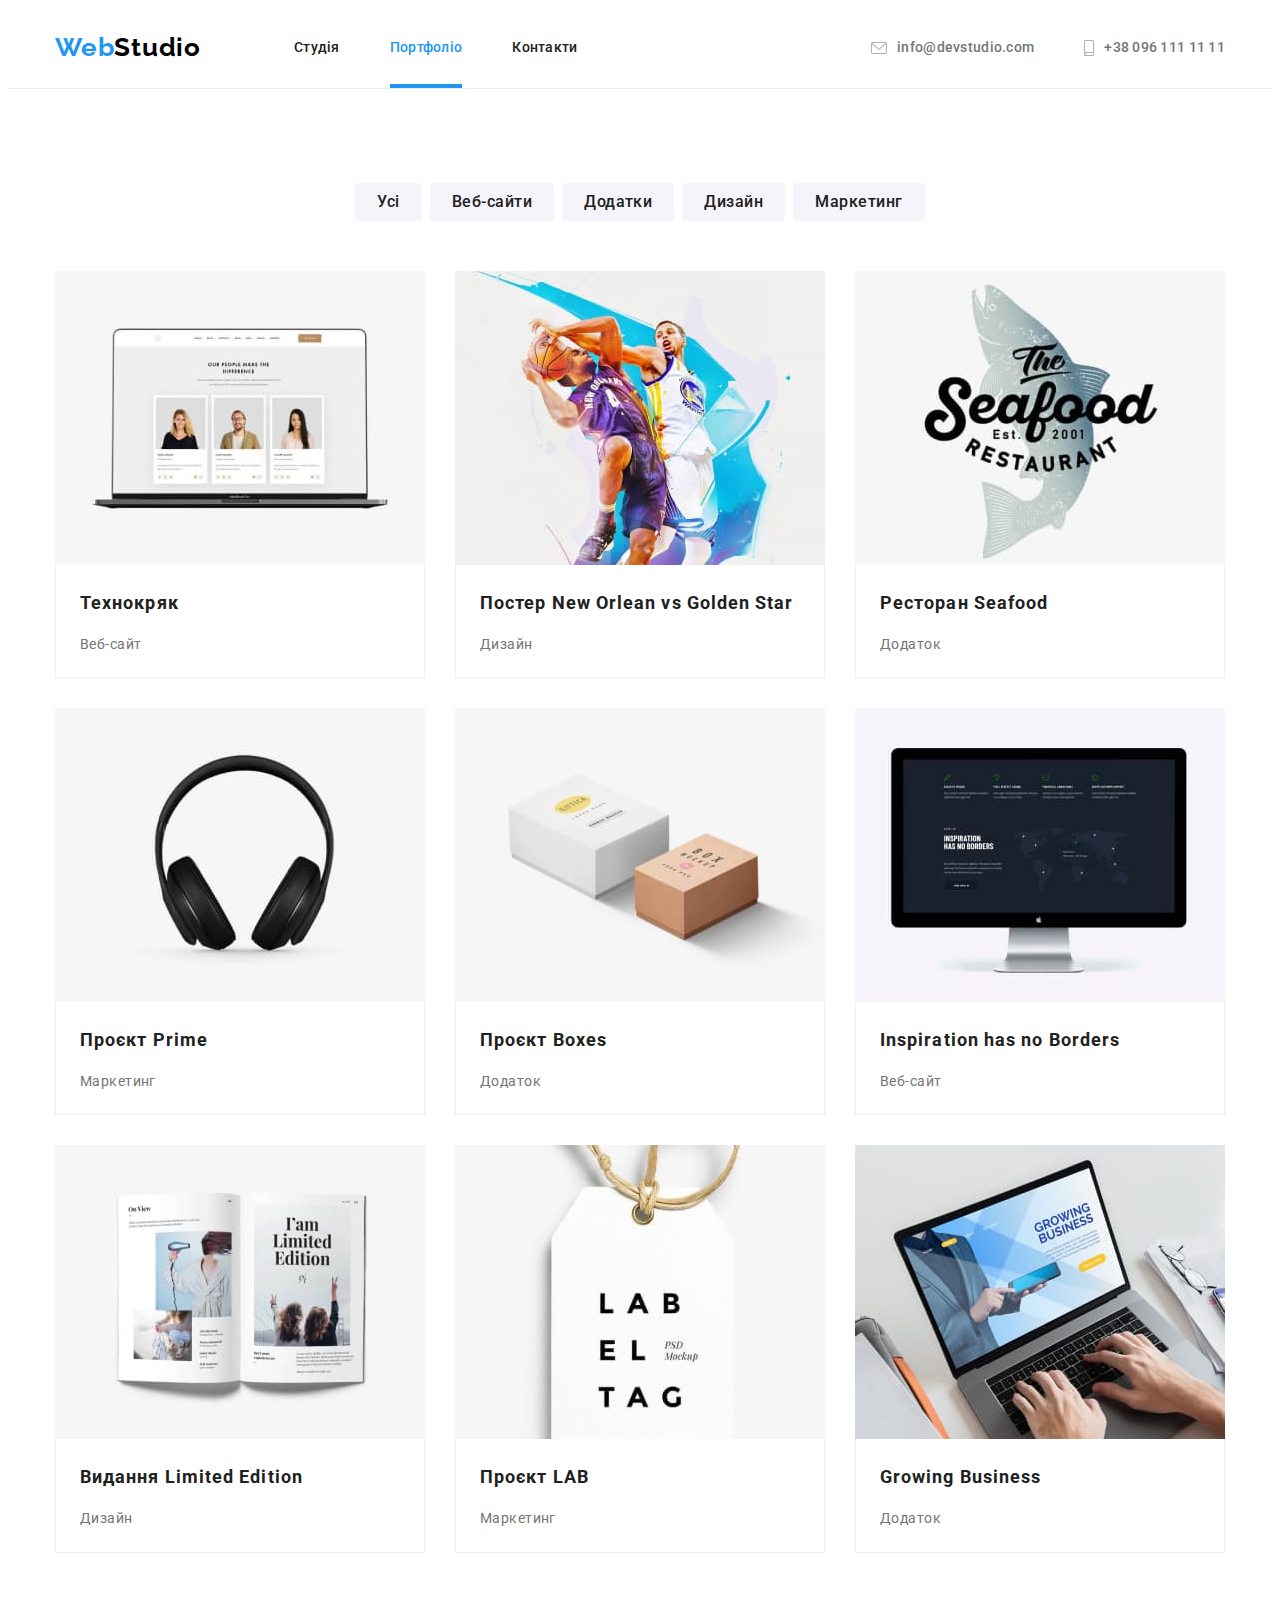
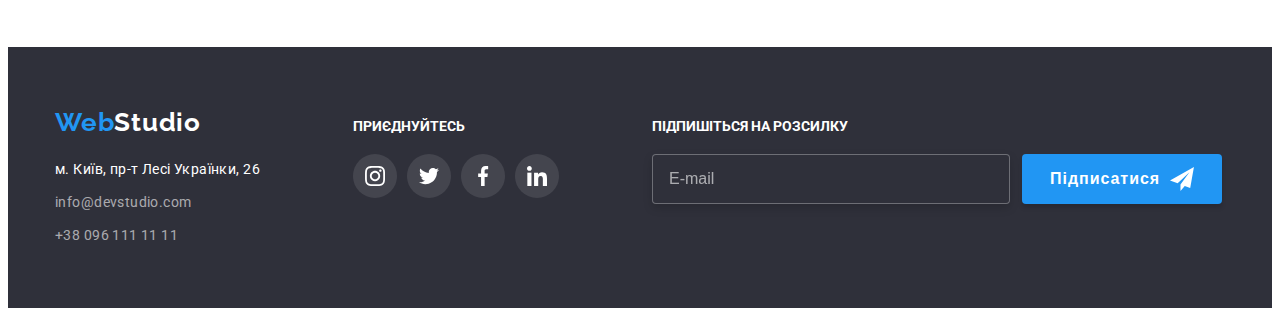
==== commit 9523ded4: "исправления портфолио" ====
--- a/portfolio.html
+++ b/portfolio.html
@@ -30,14 +30,14 @@
             <a href="./index.html" class="link logo">Web<span>Studio</span></a>
             <ul class="list header-navigation__list">
               <li>
-                <a
-                  class="link header-navigation__link header-navigation__link--current-page"
-                  href="./index.html"
+                <a class="link header-navigation__link" href="./index.html"
                   >Студія</a
                 >
               </li>
               <li>
-                <a class="link header-navigation__link" href="./portfolio.html"
+                <a
+                  class="link header-navigation__link header-navigation__link--current-page"
+                  href="./portfolio.html"
                   >Портфоліо</a
                 >
               </li>
@@ -85,17 +85,19 @@
         <div class="container">
           <h1 class="visually-hidden">Портфоліо</h1>
           <ul class="list portfolio-list-btn">
-            <li><button type="button" class="portfolio-button">Усі</button></li>
-            <li>
+            <li class="portfolio-list-btn__item">
+              <button type="button" class="portfolio-button">Усі</button>
+            </li>
+            <li class="portfolio-list-btn__item">
               <button type="button" class="portfolio-button">Веб-сайти</button>
             </li>
-            <li>
+            <li class="portfolio-list-btn__item">
               <button type="button" class="portfolio-button">Додатки</button>
             </li>
-            <li>
+            <li class="portfolio-list-btn__item">
               <button type="button" class="portfolio-button">Дизайн</button>
             </li>
-            <li>
+            <li class="portfolio-list-btn__item">
               <button type="button" class="portfolio-button">Маркетинг</button>
             </li>
           </ul>
--- a/css/main.min.css
+++ b/css/main.min.css
@@ -1 +1 @@
-:root{--accent-blue: #2196f3;--accent-btn-blue: #188ce8;--black: #000;--white: #fff;--white-transparent: rgba(255, 255, 255, 0.6);--color-footer: #2f303a;--color-title: #212121;--color-desc: #757575;--color-header-adress: #757575;--bg-color-main: #2f303a;--bg-color-secondary: #f5f4fa;--bg-footer-social: rgba(255, 255, 255, 0.1);--bg-accent-blue-transparent90: rgba(33, 150, 243, 0.9);--color-border: #eeeeee;--header-border: #ececec;--hero-section-transparent: rgba(47, 48, 58, 0.4);--svg-color: #afb1b8;--portfolio-list-margin: 30px}*{-webkit-box-sizing:border-box;box-sizing:border-box}body{font-family:"Roboto",sans-serif;font-size:16px;line-height:1.2}img{display:block;max-width:100%;height:auto}.list{list-style:none;margin:0px;padding:0px}.link{text-decoration:none;color:inherit;font-style:normal}.title{color:var(--color-title);font-weight:700;font-size:36px;text-align:center;margin-bottom:50px}.subtitle{margin-bottom:10px;color:var(--color-title)}.desc{color:var(--color-desc);font-size:14px;line-height:1.7;margin-bottom:0px}h1,h2,h3,h4,h5,h6,p{margin-top:0px}.container{margin:0 auto;padding:0 15px}@media(min-width: 480px){.container{width:480px}}@media(min-width: 768px){.container{width:768px}}@media(min-width: 1200px){.container{width:1200px}}.modal-container{position:relative;width:100%;max-width:528px;height:100%;max-height:581px;background-color:var(--white);padding:40px;overflow-y:auto;margin:15px}.backdrop{position:fixed;top:0;left:0;width:100%;height:100%;background-color:rgba(0,0,0,.2);-webkit-transition:opacity 250ms,visibility 250ms;transition:opacity 250ms,visibility 250ms}.main-button{background-color:var(--accent-blue);color:var(--white);font-size:16px;font-weight:700;line-height:1.87;letter-spacing:.06em;text-align:center;cursor:pointer;display:block;margin:0 auto;padding:10px 32px;-webkit-box-shadow:0px 4px 4px rgba(0,0,0,.15);box-shadow:0px 4px 4px rgba(0,0,0,.15);border:0;border-radius:4px;-webkit-transition:background-color 250ms cubic-bezier(0.4, 0, 0.2, 1);transition:background-color 250ms cubic-bezier(0.4, 0, 0.2, 1)}.main-button:hover,.main-button:focus{background-color:var(--accent-btn-blue)}.modal-submit-button{background-color:var(--accent-blue);color:var(--white);font-size:16px;font-weight:700;line-height:1.87;letter-spacing:.06em;text-align:center;cursor:pointer;display:block;margin:30px auto 0px;padding:10px 52px;-webkit-box-shadow:0px 4px 4px rgba(0,0,0,.15);box-shadow:0px 4px 4px rgba(0,0,0,.15);border:0;border-radius:4px;-webkit-transition:background-color 250ms cubic-bezier(0.4, 0, 0.2, 1);transition:background-color 250ms cubic-bezier(0.4, 0, 0.2, 1)}.modal-submit-button:hover,.modal-submit-button:focus{background-color:var(--accent-btn-blue)}.close-button{position:absolute;top:8px;right:8px;width:30px;height:30px;border-radius:50%;cursor:pointer;border:1px solid rgba(0,0,0,.1);display:-webkit-box;display:-ms-flexbox;display:flex;-webkit-box-pack:center;-ms-flex-pack:center;justify-content:center;-webkit-box-align:center;-ms-flex-align:center;align-items:center;fill:var(--black);-webkit-transition:fill 250ms cubic-bezier(0.4, 0, 0.2, 1);transition:fill 250ms cubic-bezier(0.4, 0, 0.2, 1);background-color:rgba(0,0,0,0)}.close-button:hover,.close-button:focus{fill:var(--accent-blue)}.client-section{padding:94px 0}.client-list{display:-webkit-box;display:-ms-flexbox;display:flex}@media(max-width: 1200px){.client-list{-ms-flex-wrap:wrap;flex-wrap:wrap;-webkit-box-pack:center;-ms-flex-pack:center;justify-content:center}}.client-list-item{width:170px;height:92px}@media(max-width: 1200px){.client-list-item{margin-top:30px;margin-right:15px;margin-left:15px;-webkit-box-pack:center;-ms-flex-pack:center;justify-content:center}}@media(min-width: 1200px){.client-list-item:not(:last-child){margin-right:30px}}.client-list-link{border:1px solid currentColor;border-radius:4px;width:100%;height:100%;fill:currentColor;color:var(--svg-color);display:-webkit-box;display:-ms-flexbox;display:flex;-webkit-box-align:center;-ms-flex-align:center;align-items:center;-webkit-box-pack:center;-ms-flex-pack:center;justify-content:center;-webkit-transition:color 250ms cubic-bezier(0.4, 0, 0.2, 1);transition:color 250ms cubic-bezier(0.4, 0, 0.2, 1)}.client-list-link:hover,.client-list-link:focus{color:var(--accent-blue)}.hero-section{background-color:var(--bg-color-main);color:var(--white)}.hero-section__transparent{padding:200px 0;max-width:1600px;width:100%;height:600px;background-image:-webkit-gradient(linear, left top, left bottom, from(rgba(47, 48, 58, 0.4)), to(rgba(47, 48, 58, 0.4))),url(../images/hero-section-img.jpg);background-image:linear-gradient(rgba(47, 48, 58, 0.4), rgba(47, 48, 58, 0.4)),url(../images/hero-section-img.jpg);background-repeat:no-repeat;background-position:center;background-size:cover;margin:0 auto}@media(min-device-pixel-ratio: 2),(-webkit-min-device-pixel-ratio: 2),(min-resolution: 2dppx){.hero-section__transparent{background-image:-webkit-gradient(linear, left top, left bottom, from(rgba(47, 48, 58, 0.4)), to(rgba(47, 48, 58, 0.4))),url(../images/hero-section-img@2x.jpg);background-image:linear-gradient(rgba(47, 48, 58, 0.4), rgba(47, 48, 58, 0.4)),url(../images/hero-section-img@2x.jpg)}}.hero-section__title{font-weight:900;font-size:44px;line-height:1.36;text-align:center;letter-spacing:.06em;text-transform:uppercase;width:100%;max-width:696px;margin:0 auto 30px}.logo{font-family:"Raleway",sans-serif;font-style:normal;font-weight:700;font-size:26px;letter-spacing:.03em;color:var(--accent-blue);margin-right:93px;padding:24px 0 25px}.logo>span{color:var(--black)}.mobile-menu-button{min-height:40px;min-width:40px;display:-webkit-box;display:-ms-flexbox;display:flex;-webkit-box-align:center;-ms-flex-align:center;align-items:center;-webkit-box-pack:center;-ms-flex-pack:center;justify-content:center;background-color:rgba(0,0,0,0);cursor:pointer;border:none;outline:none}@media(min-width: 768px){.mobile-menu-button{display:none}}.mobile-menu-container{position:fixed;top:0;left:0;width:100vw;height:100vh;padding:48px 40px;background-color:var(--white);color:var(--black);z-index:999;display:-webkit-box;display:-ms-flexbox;display:flex;-webkit-box-orient:vertical;-webkit-box-direction:normal;-ms-flex-direction:column;flex-direction:column;-webkit-transform:translateX(100%);transform:translateX(100%);-webkit-transition:-webkit-transform 250ms ease-in-out;transition:-webkit-transform 250ms ease-in-out;transition:transform 250ms ease-in-out;transition:transform 250ms ease-in-out, -webkit-transform 250ms ease-in-out}.mobile-menu-container.is-open{-webkit-transform:translateX(0);transform:translateX(0)}.mobile-menu-container .mobile-menu-button{position:absolute;top:16px;right:16px;color:inherit}.mobile-navigation__link{font-weight:500;font-size:40px;line-height:1.175;letter-spacing:.02em;display:block;padding:10px;color:inherit}.mobile-navigation__link--current-page{color:var(--accent-blue)}.mobile-address__list{margin-top:auto;margin-bottom:64px}.mobile-address__link-tel{font-weight:500;font-size:34px;line-height:1.18;letter-spacing:.02em;color:var(--accent-blue)}.mobile-address__link-email{font-weight:500;font-size:24px;line-height:28px;letter-spacing:.02em;color:var(--color-header-adress)}.mobile-social{margin:0px;padding:0px;display:-webkit-box;display:-ms-flexbox;display:flex;color:var(--accent-blue)}.mobile-social__list:not(:last-child){margin-right:20px}.mobile-social__link{font-weight:500;font-size:18px;letter-spacing:.02em}.modal{display:-webkit-box;display:-ms-flexbox;display:flex;-webkit-box-align:center;-ms-flex-align:center;align-items:center;-webkit-box-pack:center;-ms-flex-pack:center;justify-content:center;padding:20px 0;height:100%}.modal__title{font-weight:700;font-size:20px;line-height:1.15;text-align:center;letter-spacing:.03em;margin-bottom:12px}.is-hidden{opacity:0;visibility:hidden;pointer-events:none}.modal-form{font-size:12px}.modal-form__input-container{position:relative;margin-top:4px;margin-bottom:10px}.modal-form__input{resize:none;padding:11px 12px;width:100%;height:40px;border:1px solid rgba(33,33,33,.2);border-radius:4px;padding:12px 12px 12px 42px;-webkit-transition:border-color 250ms cubic-bezier(0.4, 0, 0.2, 1);transition:border-color 250ms cubic-bezier(0.4, 0, 0.2, 1)}.modal-form__input:focus{border-color:var(--accent-blue);outline:none}.modal-form__input:focus+.modal-form__icon{color:var(--accent-blue)}.modal-form__icon{position:absolute;left:12px;top:50%;-webkit-transform:translateY(-50%);transform:translateY(-50%);fill:currentColor;-webkit-transition:color 250ms cubic-bezier(0.4, 0, 0.2, 1);transition:color 250ms cubic-bezier(0.4, 0, 0.2, 1)}.modal-form__user-comment{height:120px;padding:12px 16px;display:block;margin-top:4px}.modal-form__user-comment::-webkit-input-placeholder{color:rgba(117,117,117,.5)}.modal-form__user-comment::-moz-placeholder{color:rgba(117,117,117,.5)}.modal-form__user-comment:-ms-input-placeholder{color:rgba(117,117,117,.5)}.modal-form__user-comment::-ms-input-placeholder{color:rgba(117,117,117,.5)}.modal-form__user-comment::placeholder{color:rgba(117,117,117,.5)}.modal-form__user-submit{margin-top:20px;position:relative}.modal-form__accept-lable{position:relative;font-size:14px;line-height:1.7;letter-spacing:.03em;padding-left:36px;cursor:pointer}.modal-form__checkbox{-webkit-appearance:none;-moz-appearance:none;appearance:none}.modal-form__icon-checkbox{position:absolute;top:50%;left:13px;-webkit-transform:translateY(-50%);transform:translateY(-50%);width:16px;height:15px;background:var(--white);border-radius:2px;border:1.5px solid #212121;color:var(--white);fill:rgba(0,0,0,0);cursor:pointer}.modal-form__checkbox:checked+.modal-form__icon-checkbox{fill:currentColor;background-color:var(--accent-blue);border-color:var(--accent-blue)}.modal-form__modal-link{color:var(--accent-blue);text-decoration:underline}.footer{background-color:var(--bg-color-main);padding:60px 0}@media(max-width: 1200px){.footer-container{text-align:center}}@media(min-width: 1200px){.footer-container{display:-webkit-box;display:-ms-flexbox;display:flex;-webkit-box-align:baseline;-ms-flex-align:baseline;align-items:baseline}}@media(min-width: 768px){.footer__block{display:-webkit-box;display:-ms-flexbox;display:flex;-webkit-box-pack:center;-ms-flex-pack:center;justify-content:center;-webkit-box-align:baseline;-ms-flex-align:baseline;align-items:baseline}}.footer-logo{font-family:"Raleway",sans-serif;font-style:normal;font-weight:700;font-size:26px;letter-spacing:.03em;color:var(--accent-blue)}.footer-logo__span{color:var(--white)}.footer-link{color:var(--white);font-size:14px;line-height:1.71;letter-spacing:.03em;-webkit-transition:color 250ms cubic-bezier(0.4, 0, 0.2, 1);transition:color 250ms cubic-bezier(0.4, 0, 0.2, 1)}.footer-link:hover,.footer-link:focus{color:var(--accent-blue)}.footer-link-address{color:var(--white-transparent);font-size:14px;line-height:1.71;letter-spacing:.03em;-webkit-transition:color 250ms cubic-bezier(0.4, 0, 0.2, 1);transition:color 250ms cubic-bezier(0.4, 0, 0.2, 1)}.footer-link-address:first-child{margin-top:20px}.footer-link-address:not(:last-child){margin-bottom:9px}.footer-link-address:hover,.footer-link-address:focus{color:var(--accent-blue)}@media(max-width: 768px){.footer-social{margin-top:60px}}@media(min-width: 768px){.footer-social{margin-left:165px}}@media(min-width: 1200px){.footer-social{margin-left:93px}}.footer-social-title{font-size:14px;font-weight:700;text-transform:uppercase;color:var(--white);margin-bottom:20px}.footer-social-list{display:-webkit-box;display:-ms-flexbox;display:flex;-webkit-box-align:center;-ms-flex-align:center;align-items:center;-webkit-box-pack:center;-ms-flex-pack:center;justify-content:center}.footer-social-item:not(:last-child){margin-right:10px}.footer-social-link{display:-webkit-box;display:-ms-flexbox;display:flex;-ms-flex-wrap:wrap;flex-wrap:wrap;-ms-flex-line-pack:center;align-content:center;-webkit-box-pack:center;-ms-flex-pack:center;justify-content:center;width:44px;height:44px;background-color:var(--bg-footer-social);border-radius:50%;fill:var(--white);-webkit-transition:background-color 250ms cubic-bezier(0.4, 0, 0.2, 1);transition:background-color 250ms cubic-bezier(0.4, 0, 0.2, 1)}.footer-social-link:hover,.footer-social-link:focus{background-color:var(--accent-blue)}@media(max-width: 1200px){.footer-subscribe{margin-top:60px}}@media(min-width: 1200px){.footer-subscribe{margin-left:93px}}.footer-subscribe-title{font-weight:700;font-size:14px;text-transform:uppercase;color:var(--white);margin-bottom:20px}@media(min-width: 1200px){.footer-subscribe-form{display:-webkit-box;display:-ms-flexbox;display:flex}}.footer-subscribe-input{height:50px;width:100%;padding:15px 16px;border:1px solid rgba(255,255,255,.3);-webkit-filter:drop-shadow(0px 4px 4px rgba(0, 0, 0, 0.15));filter:drop-shadow(0px 4px 4px rgba(0, 0, 0, 0.15));border-radius:4px;background-color:var(--bg-color-main);color:var(--white);-webkit-transition:border-color 250ms cubic-bezier(0.4, 0, 0.2, 1);transition:border-color 250ms cubic-bezier(0.4, 0, 0.2, 1)}@media(min-width: 1200px){.footer-subscribe-input{width:358px}}.footer-subscribe-input:focus{border-color:var(--accent-blue);outline:none}.footer-subscribe-input::-webkit-input-placeholder{font-size:16px;line-height:1.25;color:rgba(255,255,255,.6)}.footer-subscribe-input::-moz-placeholder{font-size:16px;line-height:1.25;color:rgba(255,255,255,.6)}.footer-subscribe-input:-ms-input-placeholder{font-size:16px;line-height:1.25;color:rgba(255,255,255,.6)}.footer-subscribe-input::-ms-input-placeholder{font-size:16px;line-height:1.25;color:rgba(255,255,255,.6)}.footer-subscribe-input::placeholder{font-size:16px;line-height:1.25;color:rgba(255,255,255,.6)}.subscribe-button{background-color:var(--accent-blue);color:var(--white);width:200px;height:50px;font-size:16px;font-weight:700;line-height:1.87;letter-spacing:.06em;text-align:center;-webkit-box-align:center;-ms-flex-align:center;align-items:center;cursor:pointer;display:-webkit-box;display:-ms-flexbox;display:flex;margin:0 auto;padding:10px 28px;-webkit-box-shadow:0px 4px 4px rgba(0,0,0,.15);box-shadow:0px 4px 4px rgba(0,0,0,.15);border:0;border-radius:4px;-webkit-transition:background-color 250ms cubic-bezier(0.4, 0, 0.2, 1);transition:background-color 250ms cubic-bezier(0.4, 0, 0.2, 1);margin-left:12px}@media(max-width: 1200px){.subscribe-button{margin-top:20px;margin-right:auto;margin-left:auto}}.subscribe-button:hover,.subscribe-button:focus{background-color:var(--accent-btn-blue)}.footer-subscribe-svg{fill:var(--white);margin-left:10px}.header{border-bottom:1px solid var(--header-border)}.header-container{display:-webkit-box;display:-ms-flexbox;display:flex;-webkit-box-align:center;-ms-flex-align:center;align-items:center;-webkit-box-pack:justify;-ms-flex-pack:justify;justify-content:space-between}.header-navigation{letter-spacing:.02em;display:-webkit-box;display:-ms-flexbox;display:flex;-webkit-box-align:center;-ms-flex-align:center;align-items:center}.header-navigation__list{display:none}@media(min-width: 768px){.header-navigation__list{display:-webkit-box;display:-ms-flexbox;display:flex;margin-right:auto}}.header-navigation__link{padding:32px 0;color:var(--color-title);font-weight:500;font-size:14px;line-height:1.14;letter-spacing:.02em;display:block;-webkit-transition:color 250ms cubic-bezier(0.4, 0, 0.2, 1);transition:color 250ms cubic-bezier(0.4, 0, 0.2, 1)}.header-navigation__link:hover,.header-navigation__link:focus{color:var(--accent-blue)}.header-navigation__link--current-page{position:relative}.header-navigation__link--current-page::after{position:absolute;bottom:0;left:0;width:100%;height:4px;background-color:var(--accent-blue);content:""}.header-navigation__list>li:not(:last-child){margin-right:50px}@media(min-width: 1200px){.header-address{display:-webkit-box;display:-ms-flexbox;display:flex}}.header-address-item{display:-webkit-box;display:-ms-flexbox;display:flex;-webkit-box-align:center;-ms-flex-align:center;align-items:center;-webkit-box-pack:center;-ms-flex-pack:center;justify-content:center}.header-link-address{display:none}@media(min-width: 768px){.header-link-address{padding:5px 0;color:var(--color-header-adress);font-weight:500;font-size:14px;line-height:1.14;letter-spacing:.02em;display:-webkit-box;display:-ms-flexbox;display:flex;-webkit-box-align:center;-ms-flex-align:center;align-items:center;gap:10px;fill:var(--svg-color);-webkit-transition:color 250ms cubic-bezier(0.4, 0, 0.2, 1),fill 250ms cubic-bezier(0.4, 0, 0.2, 1);transition:color 250ms cubic-bezier(0.4, 0, 0.2, 1),fill 250ms cubic-bezier(0.4, 0, 0.2, 1);margin-right:auto}}@media(min-width: 1200px){.header-link-address{padding:32px 0}}.header-link-address:hover,.header-link-address:focus{color:var(--accent-blue);fill:var(--accent-blue)}@media(min-width: 1200px){.header-address li:not(:last-child){margin-right:50px}}.header-navigation__link--current-page{padding:32px 0;color:var(--accent-blue);font-weight:500;font-size:14px;line-height:1.14;letter-spacing:.02em}.portfolio-section{padding:94px 0}.portfolio-list-btn{display:-webkit-box;display:-ms-flexbox;display:flex;-webkit-box-pack:start;-ms-flex-pack:start;justify-content:start;margin-bottom:50px;-ms-flex-wrap:wrap;flex-wrap:wrap}@media(min-width: 768px){.portfolio-list-btn{-ms-flex-wrap:nowrap;flex-wrap:nowrap;-webkit-box-pack:center;-ms-flex-pack:center;justify-content:center}}.portfolio-list-btn>li:not(:last-child){margin-right:8px}.portfolio-list-example{position:relative;overflow:hidden}.portfolio-list-hidden{font-size:18px;line-height:1.5;position:absolute;top:0;left:0;width:100%;height:100%;opacity:0;-webkit-transform:translateY(100%);transform:translateY(100%);padding:63px 24px;background-color:var(--bg-accent-blue-transparent90);color:var(--white);-webkit-transition:opacity 250ms cubic-bezier(0.4, 0, 0.2, 1),-webkit-transform 250ms cubic-bezier(0.4, 0, 0.2, 1);transition:opacity 250ms cubic-bezier(0.4, 0, 0.2, 1),-webkit-transform 250ms cubic-bezier(0.4, 0, 0.2, 1);transition:transform 250ms cubic-bezier(0.4, 0, 0.2, 1),opacity 250ms cubic-bezier(0.4, 0, 0.2, 1);transition:transform 250ms cubic-bezier(0.4, 0, 0.2, 1),opacity 250ms cubic-bezier(0.4, 0, 0.2, 1),-webkit-transform 250ms cubic-bezier(0.4, 0, 0.2, 1)}.portfolio-list-link:hover .portfolio-list-hidden{opacity:1;-webkit-transform:translateY(0%);transform:translateY(0%)}.portfolio-list-link:focus .portfolio-list-hidden{opacity:1;-webkit-transform:translateY(0%);transform:translateY(0%)}.portfolio-button{background-color:var(--bg-color-secondary);color:var(--color-title);font-family:inherit;font-weight:500;font-size:16px;line-height:1.62;letter-spacing:.03em;text-align:center;cursor:pointer;border:0;border-radius:4px;padding:6px 22px;-webkit-transition:background-color 250ms cubic-bezier(0.4, 0, 0.2, 1),color 250ms cubic-bezier(0.4, 0, 0.2, 1),-webkit-box-shadow 250ms cubic-bezier(0.4, 0, 0.2, 1);transition:background-color 250ms cubic-bezier(0.4, 0, 0.2, 1),color 250ms cubic-bezier(0.4, 0, 0.2, 1),-webkit-box-shadow 250ms cubic-bezier(0.4, 0, 0.2, 1);transition:background-color 250ms cubic-bezier(0.4, 0, 0.2, 1),color 250ms cubic-bezier(0.4, 0, 0.2, 1),box-shadow 250ms cubic-bezier(0.4, 0, 0.2, 1);transition:background-color 250ms cubic-bezier(0.4, 0, 0.2, 1),color 250ms cubic-bezier(0.4, 0, 0.2, 1),box-shadow 250ms cubic-bezier(0.4, 0, 0.2, 1),-webkit-box-shadow 250ms cubic-bezier(0.4, 0, 0.2, 1)}.portfolio-button:hover,.portfolio-button:focus{background-color:var(--accent-blue);color:var(--white);-webkit-box-shadow:0px 3px 1px rgba(0,0,0,.1),0px 1px 2px rgba(0,0,0,.08),0px 2px 2px rgba(0,0,0,.12);box-shadow:0px 3px 1px rgba(0,0,0,.1),0px 1px 2px rgba(0,0,0,.08),0px 2px 2px rgba(0,0,0,.12);border-radius:4px}.portfolio-section .subtitle{font-weight:700;font-size:18px;line-height:2;letter-spacing:.06em}.portfolio-section .desc{line-height:1.87;letter-spacing:.03em}.portfolio-list{display:-webkit-box;display:-ms-flexbox;display:flex;-ms-flex-wrap:wrap;flex-wrap:wrap;-webkit-box-pack:center;-ms-flex-pack:center;justify-content:center;margin-right:calc(-1*var(--portfolio-list-margin));margin-bottom:calc(-1*var(--portfolio-list-margin))}@media(min-width: 768px){.portfolio-list{-webkit-box-pack:start;-ms-flex-pack:start;justify-content:start}}@media(min-width: 1200px){.portfolio-list{-webkit-box-pack:center;-ms-flex-pack:center;justify-content:center}}.portfolio-list-item{margin-bottom:var(--portfolio-list-margin);-ms-flex-preferred-size:100%;flex-basis:100%}@media(min-width: 768px){.portfolio-list-item{-ms-flex-preferred-size:calc(50% - 30px);flex-basis:calc(50% - 30px);margin-right:var(--portfolio-list-margin)}}@media(min-width: 1200px){.portfolio-list-item{-ms-flex-preferred-size:calc(33.3333333333% - 30px);flex-basis:calc(33.3333333333% - 30px)}}.portfolio-list-link{display:-webkit-box;display:-ms-flexbox;display:flex;-webkit-box-orient:vertical;-webkit-box-direction:normal;-ms-flex-direction:column;flex-direction:column;-webkit-transition:-webkit-box-shadow 250ms cubic-bezier(0.4, 0, 0.2, 1);transition:-webkit-box-shadow 250ms cubic-bezier(0.4, 0, 0.2, 1);transition:box-shadow 250ms cubic-bezier(0.4, 0, 0.2, 1);transition:box-shadow 250ms cubic-bezier(0.4, 0, 0.2, 1), -webkit-box-shadow 250ms cubic-bezier(0.4, 0, 0.2, 1);height:100%}.portfolio-list-link:hover,.portfolio-list-link:focus{-webkit-box-shadow:0px 1px 1px rgba(0,0,0,.12),0px 4px 4px rgba(0,0,0,.06),1px 4px 6px rgba(0,0,0,.16);box-shadow:0px 1px 1px rgba(0,0,0,.12),0px 4px 4px rgba(0,0,0,.06),1px 4px 6px rgba(0,0,0,.16)}.portfolio-list-desc{border:1px solid var(--color-border);border-top:0;padding:20px 24px;-webkit-box-flex:1;-ms-flex-positive:1;flex-grow:1}.talant-section{padding:94px 0}.talant-list{display:-webkit-box;display:-ms-flexbox;display:flex}@media(max-width: 1200px){.talant-list{-ms-flex-wrap:wrap;flex-wrap:wrap;-webkit-box-pack:center;-ms-flex-pack:center;justify-content:center;-webkit-box-align:center;-ms-flex-align:center;align-items:center}}.talant-list__subtitle{text-transform:uppercase;font-weight:700;font-size:14px;text-transform:uppercase;margin-bottom:10px}@media(min-width: 1200px){.talant-list__item:not(:last-child){margin-right:30px}}.talant-list__item{width:100%;max-width:270px}@media(max-width: 1200px){.talant-list__item{margin-top:30px;margin-right:15px;margin-left:15px;-webkit-box-pack:center;-ms-flex-pack:center;justify-content:center;height:226px}}.talant-list__svg{height:120px;width:100%;background-color:var(--bg-color-secondary);margin-bottom:30px;display:-webkit-box;display:-ms-flexbox;display:flex;-webkit-box-align:center;-ms-flex-align:center;align-items:center;-webkit-box-pack:center;-ms-flex-pack:center;justify-content:center}.talant-list__svg:nth-child(1){background-image:url(../images/antenna\ 1.svg)}.talant-list__svg:nth-child(2){background-image:url(../images/clock\ 1.svg)}.talant-list__svg:nth-child(3){background-image:url(../images/diagram\ 1.svg)}.talant-list__svg:nth-child(4){background-image:url(../images/astronaut\ 1.svg)}.team-section{background-color:var(--bg-color-secondary);padding:94px 0}.team-list{display:-webkit-box;display:-ms-flexbox;display:flex}@media(max-width: 1200px){.team-list{-ms-flex-wrap:wrap;flex-wrap:wrap;-webkit-box-pack:center;-ms-flex-pack:center;justify-content:center}}@media(max-width: 1200px){.team-card{margin-top:30px;margin-right:15px;margin-left:15px;-webkit-box-pack:center;-ms-flex-pack:center;justify-content:center}}@media(min-width: 1200px){.team-card:not(:last-child){margin-right:30px}}.team-card__person{background-color:var(--white);width:270px;margin-top:-4px;padding:30px 0;-webkit-box-shadow:0px 1px 3px rgba(0,0,0,.12),0px 1px 1px rgba(0,0,0,.14),0px 2px 1px rgba(0,0,0,.2);box-shadow:0px 1px 3px rgba(0,0,0,.12),0px 1px 1px rgba(0,0,0,.14),0px 2px 1px rgba(0,0,0,.2);border-radius:0px 0px 4px 4px}.team-card__social-list{display:-webkit-box;display:-ms-flexbox;display:flex;-webkit-box-align:center;-ms-flex-align:center;align-items:center;-webkit-box-pack:center;-ms-flex-pack:center;justify-content:center;gap:10px}.team-card__social-item{width:44px;height:44px;-webkit-box-align:center;-ms-flex-align:center;align-items:center}.team-card__social-link{display:-webkit-box;display:-ms-flexbox;display:flex;-webkit-box-align:center;-ms-flex-align:center;align-items:center;-webkit-box-pack:center;-ms-flex-pack:center;justify-content:center;width:100%;height:100%;fill:var(--svg-color);color:var(--white);border-radius:50%;-webkit-transition:background-color 250ms cubic-bezier(0.4, 0, 0.2, 1),fill 250ms cubic-bezier(0.4, 0, 0.2, 1);transition:background-color 250ms cubic-bezier(0.4, 0, 0.2, 1),fill 250ms cubic-bezier(0.4, 0, 0.2, 1)}.team-card__social-link:hover,.team-card__social-link:focus{background-color:var(--accent-blue);fill:currentColor}.team-card__subtitle{font-weight:500;font-size:16px;text-align:center}.team-card__desc{text-align:center;margin-bottom:16px}.visually-hidden{position:absolute;white-space:nowrap;width:1px;height:1px;overflow:hidden;border:0;padding:0;clip:rect(0 0 0 0);-webkit-clip-path:inset(50%);clip-path:inset(50%);margin:-1px}.work-section{display:none}@media(min-width: 1200px){.work-section{display:block;padding-bottom:94px}}.work-list{display:-webkit-box;display:-ms-flexbox;display:flex}.work-list__item:not(:last-child){margin-right:30px}.work-list__item{position:relative}.work-list__text{text-transform:uppercase;font-weight:700;font-size:14px;text-align:center;color:var(--white);position:absolute;bottom:0;width:100%;padding:27px 0;margin:0;background:rgba(47,48,58,.8)}/*# sourceMappingURL=main.min.css.map */+:root{--accent-blue: #2196f3;--accent-btn-blue: #188ce8;--black: #000;--white: #fff;--white-transparent: rgba(255, 255, 255, 0.6);--color-footer: #2f303a;--color-title: #212121;--color-desc: #757575;--color-header-adress: #757575;--bg-color-main: #2f303a;--bg-color-secondary: #f5f4fa;--bg-footer-social: rgba(255, 255, 255, 0.1);--bg-accent-blue-transparent90: rgba(33, 150, 243, 0.9);--color-border: #eeeeee;--header-border: #ececec;--hero-section-transparent: rgba(47, 48, 58, 0.4);--svg-color: #afb1b8;--portfolio-list-margin: 30px}*{-webkit-box-sizing:border-box;box-sizing:border-box}body{font-family:"Roboto",sans-serif;font-size:16px;line-height:1.2}img{display:block;max-width:100%;height:auto}.list{list-style:none;margin:0px;padding:0px}.link{text-decoration:none;color:inherit;font-style:normal}.title{color:var(--color-title);font-weight:700;font-size:36px;text-align:center;margin-bottom:50px}.subtitle{margin-bottom:10px;color:var(--color-title)}.desc{color:var(--color-desc);font-size:14px;line-height:1.7;margin-bottom:0px}h1,h2,h3,h4,h5,h6,p{margin-top:0px}.container{margin:0 auto;padding:0 15px}@media(min-width: 480px){.container{width:480px}}@media(min-width: 768px){.container{width:768px}}@media(min-width: 1200px){.container{width:1200px}}.modal-container{position:relative;width:100%;max-width:528px;height:100%;max-height:581px;background-color:var(--white);padding:40px;overflow-y:auto;margin:15px}.backdrop{position:fixed;top:0;left:0;width:100%;height:100%;background-color:rgba(0,0,0,.2);-webkit-transition:opacity 250ms,visibility 250ms;transition:opacity 250ms,visibility 250ms}.main-button{background-color:var(--accent-blue);color:var(--white);font-size:16px;font-weight:700;line-height:1.87;letter-spacing:.06em;text-align:center;cursor:pointer;display:block;margin:0 auto;padding:10px 32px;-webkit-box-shadow:0px 4px 4px rgba(0,0,0,.15);box-shadow:0px 4px 4px rgba(0,0,0,.15);border:0;border-radius:4px;-webkit-transition:background-color 250ms cubic-bezier(0.4, 0, 0.2, 1);transition:background-color 250ms cubic-bezier(0.4, 0, 0.2, 1)}.main-button:hover,.main-button:focus{background-color:var(--accent-btn-blue)}.modal-submit-button{background-color:var(--accent-blue);color:var(--white);font-size:16px;font-weight:700;line-height:1.87;letter-spacing:.06em;text-align:center;cursor:pointer;display:block;margin:30px auto 0px;padding:10px 52px;-webkit-box-shadow:0px 4px 4px rgba(0,0,0,.15);box-shadow:0px 4px 4px rgba(0,0,0,.15);border:0;border-radius:4px;-webkit-transition:background-color 250ms cubic-bezier(0.4, 0, 0.2, 1);transition:background-color 250ms cubic-bezier(0.4, 0, 0.2, 1)}.modal-submit-button:hover,.modal-submit-button:focus{background-color:var(--accent-btn-blue)}.close-button{position:absolute;top:8px;right:8px;width:30px;height:30px;border-radius:50%;cursor:pointer;border:1px solid rgba(0,0,0,.1);display:-webkit-box;display:-ms-flexbox;display:flex;-webkit-box-pack:center;-ms-flex-pack:center;justify-content:center;-webkit-box-align:center;-ms-flex-align:center;align-items:center;fill:var(--black);-webkit-transition:fill 250ms cubic-bezier(0.4, 0, 0.2, 1);transition:fill 250ms cubic-bezier(0.4, 0, 0.2, 1);background-color:rgba(0,0,0,0)}.close-button:hover,.close-button:focus{fill:var(--accent-blue)}.client-section{padding:94px 0}.client-list{display:-webkit-box;display:-ms-flexbox;display:flex}@media(max-width: 1200px){.client-list{-ms-flex-wrap:wrap;flex-wrap:wrap;-webkit-box-pack:center;-ms-flex-pack:center;justify-content:center}}.client-list-item{width:170px;height:92px}@media(max-width: 1200px){.client-list-item{margin-top:30px;margin-right:15px;margin-left:15px;-webkit-box-pack:center;-ms-flex-pack:center;justify-content:center}}@media(min-width: 1200px){.client-list-item:not(:last-child){margin-right:30px}}.client-list-link{border:1px solid currentColor;border-radius:4px;width:100%;height:100%;fill:currentColor;color:var(--svg-color);display:-webkit-box;display:-ms-flexbox;display:flex;-webkit-box-align:center;-ms-flex-align:center;align-items:center;-webkit-box-pack:center;-ms-flex-pack:center;justify-content:center;-webkit-transition:color 250ms cubic-bezier(0.4, 0, 0.2, 1);transition:color 250ms cubic-bezier(0.4, 0, 0.2, 1)}.client-list-link:hover,.client-list-link:focus{color:var(--accent-blue)}.hero-section{background-color:var(--bg-color-main);color:var(--white)}.hero-section__transparent{padding:200px 0;max-width:1600px;width:100%;height:600px;background-image:-webkit-gradient(linear, left top, left bottom, from(rgba(47, 48, 58, 0.4)), to(rgba(47, 48, 58, 0.4))),url(../images/hero-section-img.jpg);background-image:linear-gradient(rgba(47, 48, 58, 0.4), rgba(47, 48, 58, 0.4)),url(../images/hero-section-img.jpg);background-repeat:no-repeat;background-position:center;background-size:cover;margin:0 auto}@media(min-device-pixel-ratio: 2),(-webkit-min-device-pixel-ratio: 2),(min-resolution: 2dppx){.hero-section__transparent{background-image:-webkit-gradient(linear, left top, left bottom, from(rgba(47, 48, 58, 0.4)), to(rgba(47, 48, 58, 0.4))),url(../images/hero-section-img@2x.jpg);background-image:linear-gradient(rgba(47, 48, 58, 0.4), rgba(47, 48, 58, 0.4)),url(../images/hero-section-img@2x.jpg)}}.hero-section__title{font-weight:900;font-size:44px;line-height:1.36;text-align:center;letter-spacing:.06em;text-transform:uppercase;width:100%;max-width:696px;margin:0 auto 30px}.logo{font-family:"Raleway",sans-serif;font-style:normal;font-weight:700;font-size:26px;letter-spacing:.03em;color:var(--accent-blue);margin-right:93px;padding:24px 0 25px}.logo>span{color:var(--black)}.mobile-menu-button{min-height:40px;min-width:40px;display:-webkit-box;display:-ms-flexbox;display:flex;-webkit-box-align:center;-ms-flex-align:center;align-items:center;-webkit-box-pack:center;-ms-flex-pack:center;justify-content:center;background-color:rgba(0,0,0,0);cursor:pointer;border:none;outline:none}@media(min-width: 768px){.mobile-menu-button{display:none}}.mobile-menu-container{position:fixed;top:0;left:0;width:100vw;height:100vh;padding:48px 40px;background-color:var(--white);color:var(--black);z-index:999;display:-webkit-box;display:-ms-flexbox;display:flex;-webkit-box-orient:vertical;-webkit-box-direction:normal;-ms-flex-direction:column;flex-direction:column;-webkit-transform:translateX(100%);transform:translateX(100%);-webkit-transition:-webkit-transform 250ms ease-in-out;transition:-webkit-transform 250ms ease-in-out;transition:transform 250ms ease-in-out;transition:transform 250ms ease-in-out, -webkit-transform 250ms ease-in-out}.mobile-menu-container.is-open{-webkit-transform:translateX(0);transform:translateX(0)}.mobile-menu-container .mobile-menu-button{position:absolute;top:16px;right:16px;color:inherit}.mobile-navigation__link{font-weight:500;font-size:40px;line-height:1.175;letter-spacing:.02em;display:block;padding:10px;color:inherit}.mobile-navigation__link--current-page{color:var(--accent-blue)}.mobile-address__list{margin-top:auto;margin-bottom:64px}.mobile-address__link-tel{font-weight:500;font-size:34px;line-height:1.18;letter-spacing:.02em;color:var(--accent-blue)}.mobile-address__link-email{font-weight:500;font-size:24px;line-height:28px;letter-spacing:.02em;color:var(--color-header-adress)}.mobile-social{margin:0px;padding:0px;display:-webkit-box;display:-ms-flexbox;display:flex;color:var(--accent-blue)}.mobile-social__list:not(:last-child){margin-right:20px}.mobile-social__link{font-weight:500;font-size:18px;letter-spacing:.02em}.modal{display:-webkit-box;display:-ms-flexbox;display:flex;-webkit-box-align:center;-ms-flex-align:center;align-items:center;-webkit-box-pack:center;-ms-flex-pack:center;justify-content:center;padding:20px 0;height:100%}.modal__title{font-weight:700;font-size:20px;line-height:1.15;text-align:center;letter-spacing:.03em;margin-bottom:12px}.is-hidden{opacity:0;visibility:hidden;pointer-events:none}.modal-form{font-size:12px}.modal-form__input-container{position:relative;margin-top:4px;margin-bottom:10px}.modal-form__input{resize:none;padding:11px 12px;width:100%;height:40px;border:1px solid rgba(33,33,33,.2);border-radius:4px;padding:12px 12px 12px 42px;-webkit-transition:border-color 250ms cubic-bezier(0.4, 0, 0.2, 1);transition:border-color 250ms cubic-bezier(0.4, 0, 0.2, 1)}.modal-form__input:focus{border-color:var(--accent-blue);outline:none}.modal-form__input:focus+.modal-form__icon{color:var(--accent-blue)}.modal-form__icon{position:absolute;left:12px;top:50%;-webkit-transform:translateY(-50%);transform:translateY(-50%);fill:currentColor;-webkit-transition:color 250ms cubic-bezier(0.4, 0, 0.2, 1);transition:color 250ms cubic-bezier(0.4, 0, 0.2, 1)}.modal-form__user-comment{height:120px;padding:12px 16px;display:block;margin-top:4px}.modal-form__user-comment::-webkit-input-placeholder{color:rgba(117,117,117,.5)}.modal-form__user-comment::-moz-placeholder{color:rgba(117,117,117,.5)}.modal-form__user-comment:-ms-input-placeholder{color:rgba(117,117,117,.5)}.modal-form__user-comment::-ms-input-placeholder{color:rgba(117,117,117,.5)}.modal-form__user-comment::placeholder{color:rgba(117,117,117,.5)}.modal-form__user-submit{margin-top:20px;position:relative}.modal-form__accept-lable{position:relative;font-size:14px;line-height:1.7;letter-spacing:.03em;padding-left:36px;cursor:pointer}.modal-form__checkbox{-webkit-appearance:none;-moz-appearance:none;appearance:none}.modal-form__icon-checkbox{position:absolute;top:50%;left:13px;-webkit-transform:translateY(-50%);transform:translateY(-50%);width:16px;height:15px;background:var(--white);border-radius:2px;border:1.5px solid #212121;color:var(--white);fill:rgba(0,0,0,0);cursor:pointer}.modal-form__checkbox:checked+.modal-form__icon-checkbox{fill:currentColor;background-color:var(--accent-blue);border-color:var(--accent-blue)}.modal-form__modal-link{color:var(--accent-blue);text-decoration:underline}.footer{background-color:var(--bg-color-main);padding:60px 0}@media(max-width: 1200px){.footer-container{text-align:center}}@media(min-width: 1200px){.footer-container{display:-webkit-box;display:-ms-flexbox;display:flex;-webkit-box-align:baseline;-ms-flex-align:baseline;align-items:baseline}}@media(min-width: 768px){.footer__block{display:-webkit-box;display:-ms-flexbox;display:flex;-webkit-box-pack:center;-ms-flex-pack:center;justify-content:center;-webkit-box-align:baseline;-ms-flex-align:baseline;align-items:baseline}}.footer-logo{font-family:"Raleway",sans-serif;font-style:normal;font-weight:700;font-size:26px;letter-spacing:.03em;color:var(--accent-blue)}.footer-logo__span{color:var(--white)}.footer-link{color:var(--white);font-size:14px;line-height:1.71;letter-spacing:.03em;-webkit-transition:color 250ms cubic-bezier(0.4, 0, 0.2, 1);transition:color 250ms cubic-bezier(0.4, 0, 0.2, 1)}.footer-link:hover,.footer-link:focus{color:var(--accent-blue)}.footer-link-address{color:var(--white-transparent);font-size:14px;line-height:1.71;letter-spacing:.03em;-webkit-transition:color 250ms cubic-bezier(0.4, 0, 0.2, 1);transition:color 250ms cubic-bezier(0.4, 0, 0.2, 1)}.footer-link-address:first-child{margin-top:20px}.footer-link-address:not(:last-child){margin-bottom:9px}.footer-link-address:hover,.footer-link-address:focus{color:var(--accent-blue)}@media(max-width: 768px){.footer-social{margin-top:60px}}@media(min-width: 768px){.footer-social{margin-left:165px}}@media(min-width: 1200px){.footer-social{margin-left:93px}}.footer-social-title{font-size:14px;font-weight:700;text-transform:uppercase;color:var(--white);margin-bottom:20px}.footer-social-list{display:-webkit-box;display:-ms-flexbox;display:flex;-webkit-box-align:center;-ms-flex-align:center;align-items:center;-webkit-box-pack:center;-ms-flex-pack:center;justify-content:center}.footer-social-item:not(:last-child){margin-right:10px}.footer-social-link{display:-webkit-box;display:-ms-flexbox;display:flex;-ms-flex-wrap:wrap;flex-wrap:wrap;-ms-flex-line-pack:center;align-content:center;-webkit-box-pack:center;-ms-flex-pack:center;justify-content:center;width:44px;height:44px;background-color:var(--bg-footer-social);border-radius:50%;fill:var(--white);-webkit-transition:background-color 250ms cubic-bezier(0.4, 0, 0.2, 1);transition:background-color 250ms cubic-bezier(0.4, 0, 0.2, 1)}.footer-social-link:hover,.footer-social-link:focus{background-color:var(--accent-blue)}@media(max-width: 1200px){.footer-subscribe{margin-top:60px}}@media(min-width: 1200px){.footer-subscribe{margin-left:93px}}.footer-subscribe-title{font-weight:700;font-size:14px;text-transform:uppercase;color:var(--white);margin-bottom:20px}@media(min-width: 1200px){.footer-subscribe-form{display:-webkit-box;display:-ms-flexbox;display:flex}}.footer-subscribe-input{height:50px;width:100%;padding:15px 16px;border:1px solid rgba(255,255,255,.3);-webkit-filter:drop-shadow(0px 4px 4px rgba(0, 0, 0, 0.15));filter:drop-shadow(0px 4px 4px rgba(0, 0, 0, 0.15));border-radius:4px;background-color:var(--bg-color-main);color:var(--white);-webkit-transition:border-color 250ms cubic-bezier(0.4, 0, 0.2, 1);transition:border-color 250ms cubic-bezier(0.4, 0, 0.2, 1)}@media(min-width: 1200px){.footer-subscribe-input{width:358px}}.footer-subscribe-input:focus{border-color:var(--accent-blue);outline:none}.footer-subscribe-input::-webkit-input-placeholder{font-size:16px;line-height:1.25;color:rgba(255,255,255,.6)}.footer-subscribe-input::-moz-placeholder{font-size:16px;line-height:1.25;color:rgba(255,255,255,.6)}.footer-subscribe-input:-ms-input-placeholder{font-size:16px;line-height:1.25;color:rgba(255,255,255,.6)}.footer-subscribe-input::-ms-input-placeholder{font-size:16px;line-height:1.25;color:rgba(255,255,255,.6)}.footer-subscribe-input::placeholder{font-size:16px;line-height:1.25;color:rgba(255,255,255,.6)}.subscribe-button{background-color:var(--accent-blue);color:var(--white);width:200px;height:50px;font-size:16px;font-weight:700;line-height:1.87;letter-spacing:.06em;text-align:center;-webkit-box-align:center;-ms-flex-align:center;align-items:center;cursor:pointer;display:-webkit-box;display:-ms-flexbox;display:flex;margin:0 auto;padding:10px 28px;-webkit-box-shadow:0px 4px 4px rgba(0,0,0,.15);box-shadow:0px 4px 4px rgba(0,0,0,.15);border:0;border-radius:4px;-webkit-transition:background-color 250ms cubic-bezier(0.4, 0, 0.2, 1);transition:background-color 250ms cubic-bezier(0.4, 0, 0.2, 1);margin-left:12px}@media(max-width: 1200px){.subscribe-button{margin-top:20px;margin-right:auto;margin-left:auto}}.subscribe-button:hover,.subscribe-button:focus{background-color:var(--accent-btn-blue)}.footer-subscribe-svg{fill:var(--white);margin-left:10px}.header{border-bottom:1px solid var(--header-border)}.header-container{display:-webkit-box;display:-ms-flexbox;display:flex;-webkit-box-align:center;-ms-flex-align:center;align-items:center;-webkit-box-pack:justify;-ms-flex-pack:justify;justify-content:space-between}.header-navigation{letter-spacing:.02em;display:-webkit-box;display:-ms-flexbox;display:flex;-webkit-box-align:center;-ms-flex-align:center;align-items:center}.header-navigation__list{display:none}@media(min-width: 768px){.header-navigation__list{display:-webkit-box;display:-ms-flexbox;display:flex;margin-right:auto}}.header-navigation__link{padding:32px 0;color:var(--color-title);font-weight:500;font-size:14px;line-height:1.14;letter-spacing:.02em;display:block;-webkit-transition:color 250ms cubic-bezier(0.4, 0, 0.2, 1);transition:color 250ms cubic-bezier(0.4, 0, 0.2, 1)}.header-navigation__link:hover,.header-navigation__link:focus{color:var(--accent-blue)}.header-navigation__link--current-page{position:relative}.header-navigation__link--current-page::after{position:absolute;bottom:0;left:0;width:100%;height:4px;background-color:var(--accent-blue);content:""}.header-navigation__list>li:not(:last-child){margin-right:50px}@media(min-width: 1200px){.header-address{display:-webkit-box;display:-ms-flexbox;display:flex}}.header-address-item{display:-webkit-box;display:-ms-flexbox;display:flex;-webkit-box-align:center;-ms-flex-align:center;align-items:center;-webkit-box-pack:center;-ms-flex-pack:center;justify-content:center}.header-link-address{display:none}@media(min-width: 768px){.header-link-address{padding:5px 0;color:var(--color-header-adress);font-weight:500;font-size:14px;line-height:1.14;letter-spacing:.02em;display:-webkit-box;display:-ms-flexbox;display:flex;-webkit-box-align:center;-ms-flex-align:center;align-items:center;gap:10px;fill:var(--svg-color);-webkit-transition:color 250ms cubic-bezier(0.4, 0, 0.2, 1),fill 250ms cubic-bezier(0.4, 0, 0.2, 1);transition:color 250ms cubic-bezier(0.4, 0, 0.2, 1),fill 250ms cubic-bezier(0.4, 0, 0.2, 1);margin-right:auto}}@media(min-width: 1200px){.header-link-address{padding:32px 0}}.header-link-address:hover,.header-link-address:focus{color:var(--accent-blue);fill:var(--accent-blue)}@media(min-width: 1200px){.header-address li:not(:last-child){margin-right:50px}}.header-navigation__link--current-page{padding:32px 0;color:var(--accent-blue);font-weight:500;font-size:14px;line-height:1.14;letter-spacing:.02em}.portfolio-section{padding:94px 0}@media(max-width: 1199px){.portfolio-section{padding-top:45px;padding-bottom:60px}}.portfolio-list-btn{display:-webkit-box;display:-ms-flexbox;display:flex;-webkit-box-pack:start;-ms-flex-pack:start;justify-content:start;margin-bottom:50px;-ms-flex-wrap:wrap;flex-wrap:wrap}@media(min-width: 768px){.portfolio-list-btn{-ms-flex-wrap:nowrap;flex-wrap:nowrap;-webkit-box-pack:center;-ms-flex-pack:center;justify-content:center}}@media(max-width: 1199px){.portfolio-list-btn__item{margin-top:15px}}.portfolio-list-btn>li:not(:last-child){margin-right:8px}.portfolio-list-example{position:relative;overflow:hidden}.portfolio-list-hidden{font-size:18px;line-height:1.5;position:absolute;top:0;left:0;width:100%;height:100%;opacity:0;-webkit-transform:translateY(100%);transform:translateY(100%);padding:63px 24px;background-color:var(--bg-accent-blue-transparent90);color:var(--white);-webkit-transition:opacity 250ms cubic-bezier(0.4, 0, 0.2, 1),-webkit-transform 250ms cubic-bezier(0.4, 0, 0.2, 1);transition:opacity 250ms cubic-bezier(0.4, 0, 0.2, 1),-webkit-transform 250ms cubic-bezier(0.4, 0, 0.2, 1);transition:transform 250ms cubic-bezier(0.4, 0, 0.2, 1),opacity 250ms cubic-bezier(0.4, 0, 0.2, 1);transition:transform 250ms cubic-bezier(0.4, 0, 0.2, 1),opacity 250ms cubic-bezier(0.4, 0, 0.2, 1),-webkit-transform 250ms cubic-bezier(0.4, 0, 0.2, 1)}.portfolio-list-link:hover .portfolio-list-hidden{opacity:1;-webkit-transform:translateY(0%);transform:translateY(0%)}.portfolio-list-link:focus .portfolio-list-hidden{opacity:1;-webkit-transform:translateY(0%);transform:translateY(0%)}.portfolio-button{background-color:var(--bg-color-secondary);color:var(--color-title);font-family:inherit;font-weight:500;font-size:16px;line-height:1.62;letter-spacing:.03em;text-align:center;cursor:pointer;border:0;border-radius:4px;padding:6px 22px;-webkit-transition:background-color 250ms cubic-bezier(0.4, 0, 0.2, 1),color 250ms cubic-bezier(0.4, 0, 0.2, 1),-webkit-box-shadow 250ms cubic-bezier(0.4, 0, 0.2, 1);transition:background-color 250ms cubic-bezier(0.4, 0, 0.2, 1),color 250ms cubic-bezier(0.4, 0, 0.2, 1),-webkit-box-shadow 250ms cubic-bezier(0.4, 0, 0.2, 1);transition:background-color 250ms cubic-bezier(0.4, 0, 0.2, 1),color 250ms cubic-bezier(0.4, 0, 0.2, 1),box-shadow 250ms cubic-bezier(0.4, 0, 0.2, 1);transition:background-color 250ms cubic-bezier(0.4, 0, 0.2, 1),color 250ms cubic-bezier(0.4, 0, 0.2, 1),box-shadow 250ms cubic-bezier(0.4, 0, 0.2, 1),-webkit-box-shadow 250ms cubic-bezier(0.4, 0, 0.2, 1)}.portfolio-button:hover,.portfolio-button:focus{background-color:var(--accent-blue);color:var(--white);-webkit-box-shadow:0px 3px 1px rgba(0,0,0,.1),0px 1px 2px rgba(0,0,0,.08),0px 2px 2px rgba(0,0,0,.12);box-shadow:0px 3px 1px rgba(0,0,0,.1),0px 1px 2px rgba(0,0,0,.08),0px 2px 2px rgba(0,0,0,.12);border-radius:4px}.portfolio-section .subtitle{font-weight:700;font-size:18px;line-height:2;letter-spacing:.06em}.portfolio-section .desc{line-height:1.87;letter-spacing:.03em}.portfolio-list{display:-webkit-box;display:-ms-flexbox;display:flex;-ms-flex-wrap:wrap;flex-wrap:wrap;-webkit-box-pack:center;-ms-flex-pack:center;justify-content:center;margin-right:calc(-1*var(--portfolio-list-margin));margin-bottom:calc(-1*var(--portfolio-list-margin))}@media(min-width: 768px){.portfolio-list{-webkit-box-pack:start;-ms-flex-pack:start;justify-content:start}}@media(min-width: 1200px){.portfolio-list{-webkit-box-pack:center;-ms-flex-pack:center;justify-content:center}}.portfolio-list-item{margin-bottom:var(--portfolio-list-margin);-ms-flex-preferred-size:100%;flex-basis:100%}@media(min-width: 768px){.portfolio-list-item{-ms-flex-preferred-size:calc(50% - 30px);flex-basis:calc(50% - 30px);margin-right:var(--portfolio-list-margin)}}@media(min-width: 1200px){.portfolio-list-item{-ms-flex-preferred-size:calc(33.3333333333% - 30px);flex-basis:calc(33.3333333333% - 30px)}}.portfolio-list-link{display:-webkit-box;display:-ms-flexbox;display:flex;-webkit-box-orient:vertical;-webkit-box-direction:normal;-ms-flex-direction:column;flex-direction:column;-webkit-transition:-webkit-box-shadow 250ms cubic-bezier(0.4, 0, 0.2, 1);transition:-webkit-box-shadow 250ms cubic-bezier(0.4, 0, 0.2, 1);transition:box-shadow 250ms cubic-bezier(0.4, 0, 0.2, 1);transition:box-shadow 250ms cubic-bezier(0.4, 0, 0.2, 1), -webkit-box-shadow 250ms cubic-bezier(0.4, 0, 0.2, 1);height:100%}.portfolio-list-link:hover,.portfolio-list-link:focus{-webkit-box-shadow:0px 1px 1px rgba(0,0,0,.12),0px 4px 4px rgba(0,0,0,.06),1px 4px 6px rgba(0,0,0,.16);box-shadow:0px 1px 1px rgba(0,0,0,.12),0px 4px 4px rgba(0,0,0,.06),1px 4px 6px rgba(0,0,0,.16)}.portfolio-list-desc{border:1px solid var(--color-border);border-top:0;padding:20px 24px;-webkit-box-flex:1;-ms-flex-positive:1;flex-grow:1}.talant-section{padding:94px 0}.talant-list{display:-webkit-box;display:-ms-flexbox;display:flex}@media(max-width: 1200px){.talant-list{-ms-flex-wrap:wrap;flex-wrap:wrap;-webkit-box-pack:center;-ms-flex-pack:center;justify-content:center;-webkit-box-align:center;-ms-flex-align:center;align-items:center}}.talant-list__subtitle{text-transform:uppercase;font-weight:700;font-size:14px;text-transform:uppercase;margin-bottom:10px}@media(min-width: 1200px){.talant-list__item:not(:last-child){margin-right:30px}}.talant-list__item{width:100%;max-width:270px}@media(max-width: 1200px){.talant-list__item{margin-top:30px;margin-right:15px;margin-left:15px;-webkit-box-pack:center;-ms-flex-pack:center;justify-content:center;height:226px}}.talant-list__svg{height:120px;width:100%;background-color:var(--bg-color-secondary);margin-bottom:30px;display:-webkit-box;display:-ms-flexbox;display:flex;-webkit-box-align:center;-ms-flex-align:center;align-items:center;-webkit-box-pack:center;-ms-flex-pack:center;justify-content:center}.talant-list__svg:nth-child(1){background-image:url(../images/antenna\ 1.svg)}.talant-list__svg:nth-child(2){background-image:url(../images/clock\ 1.svg)}.talant-list__svg:nth-child(3){background-image:url(../images/diagram\ 1.svg)}.talant-list__svg:nth-child(4){background-image:url(../images/astronaut\ 1.svg)}.team-section{background-color:var(--bg-color-secondary);padding:94px 0}.team-list{display:-webkit-box;display:-ms-flexbox;display:flex}@media(max-width: 1200px){.team-list{-ms-flex-wrap:wrap;flex-wrap:wrap;-webkit-box-pack:center;-ms-flex-pack:center;justify-content:center}}@media(max-width: 1200px){.team-card{margin-top:30px;margin-right:15px;margin-left:15px;-webkit-box-pack:center;-ms-flex-pack:center;justify-content:center}}@media(min-width: 1200px){.team-card:not(:last-child){margin-right:30px}}.team-card__person{background-color:var(--white);width:270px;margin-top:-4px;padding:30px 0;-webkit-box-shadow:0px 1px 3px rgba(0,0,0,.12),0px 1px 1px rgba(0,0,0,.14),0px 2px 1px rgba(0,0,0,.2);box-shadow:0px 1px 3px rgba(0,0,0,.12),0px 1px 1px rgba(0,0,0,.14),0px 2px 1px rgba(0,0,0,.2);border-radius:0px 0px 4px 4px}.team-card__social-list{display:-webkit-box;display:-ms-flexbox;display:flex;-webkit-box-align:center;-ms-flex-align:center;align-items:center;-webkit-box-pack:center;-ms-flex-pack:center;justify-content:center;gap:10px}.team-card__social-item{width:44px;height:44px;-webkit-box-align:center;-ms-flex-align:center;align-items:center}.team-card__social-link{display:-webkit-box;display:-ms-flexbox;display:flex;-webkit-box-align:center;-ms-flex-align:center;align-items:center;-webkit-box-pack:center;-ms-flex-pack:center;justify-content:center;width:100%;height:100%;fill:var(--svg-color);color:var(--white);border-radius:50%;-webkit-transition:background-color 250ms cubic-bezier(0.4, 0, 0.2, 1),fill 250ms cubic-bezier(0.4, 0, 0.2, 1);transition:background-color 250ms cubic-bezier(0.4, 0, 0.2, 1),fill 250ms cubic-bezier(0.4, 0, 0.2, 1)}.team-card__social-link:hover,.team-card__social-link:focus{background-color:var(--accent-blue);fill:currentColor}.team-card__subtitle{font-weight:500;font-size:16px;text-align:center}.team-card__desc{text-align:center;margin-bottom:16px}.visually-hidden{position:absolute;white-space:nowrap;width:1px;height:1px;overflow:hidden;border:0;padding:0;clip:rect(0 0 0 0);-webkit-clip-path:inset(50%);clip-path:inset(50%);margin:-1px}.work-section{display:none}@media(min-width: 1200px){.work-section{display:block;padding-bottom:94px}}.work-list{display:-webkit-box;display:-ms-flexbox;display:flex}.work-list__item:not(:last-child){margin-right:30px}.work-list__item{position:relative}.work-list__text{text-transform:uppercase;font-weight:700;font-size:14px;text-align:center;color:var(--white);position:absolute;bottom:0;width:100%;padding:27px 0;margin:0;background:rgba(47,48,58,.8)}/*# sourceMappingURL=main.min.css.map */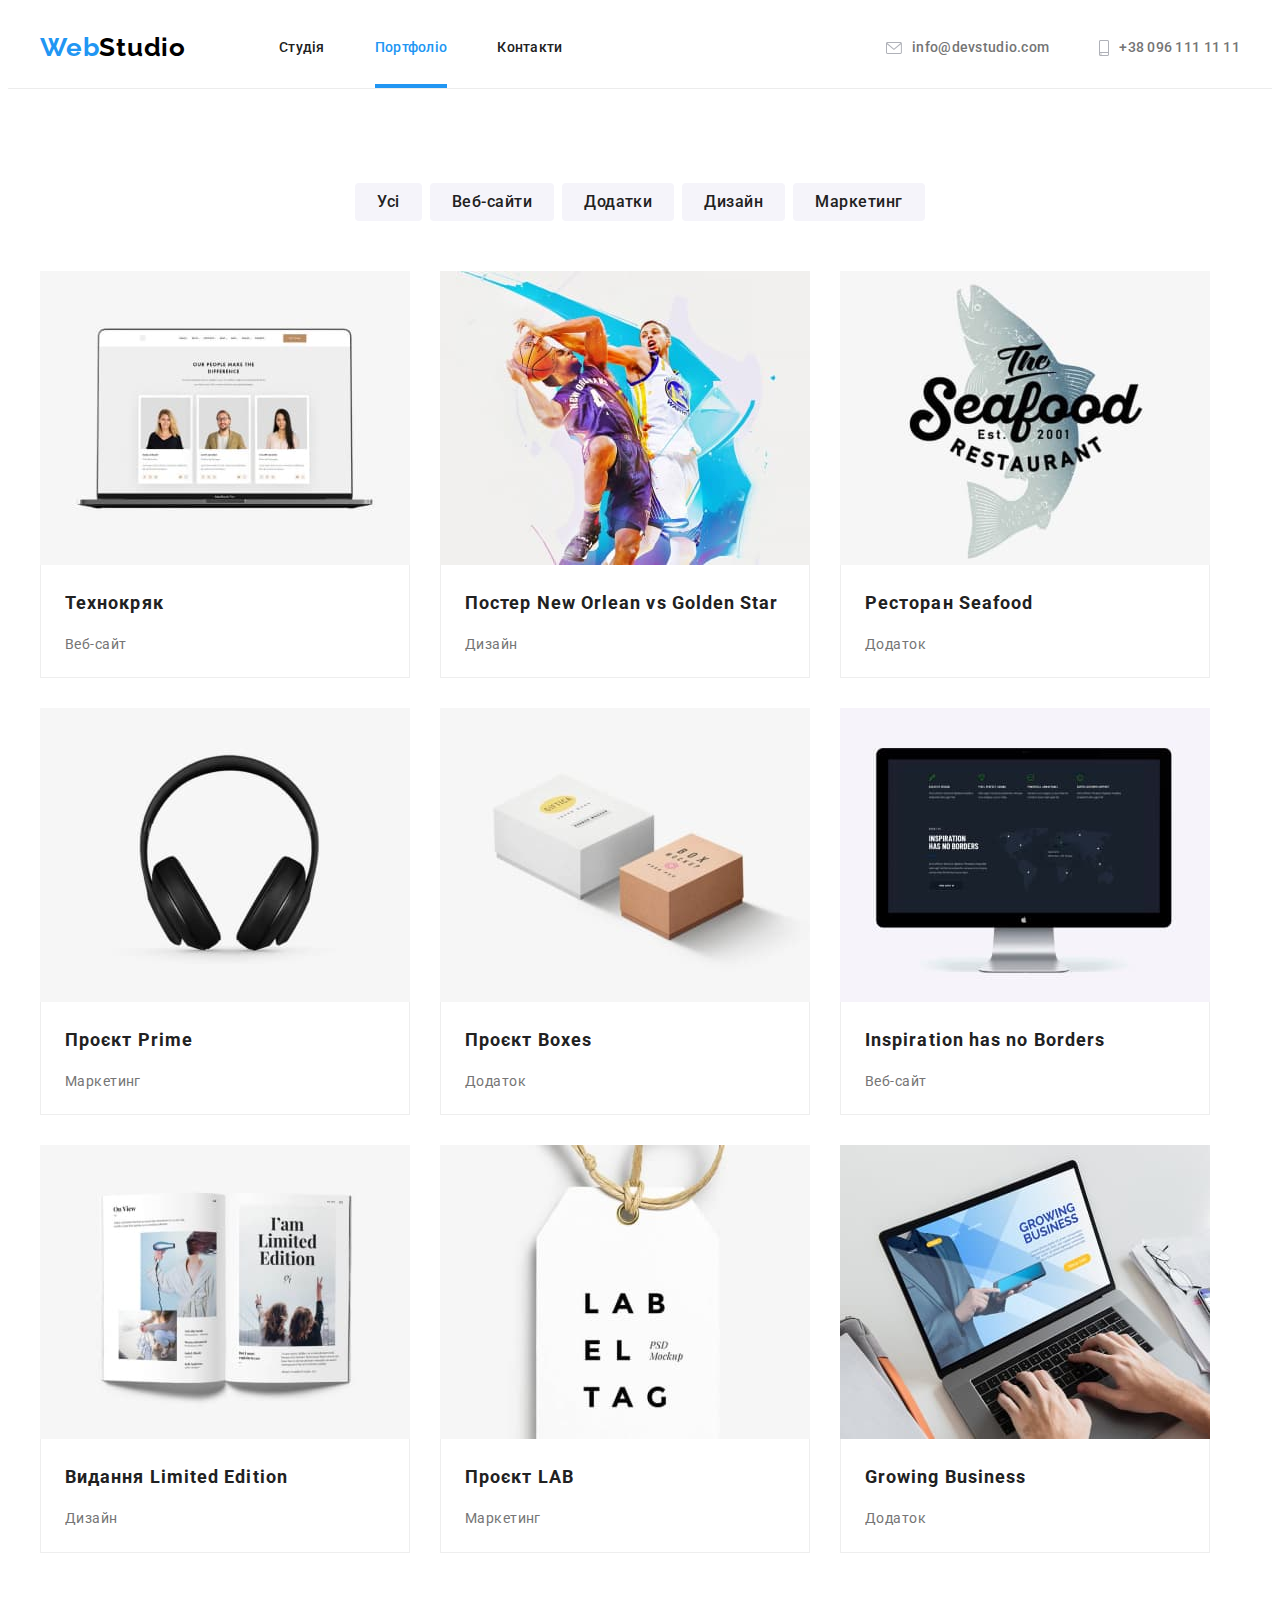
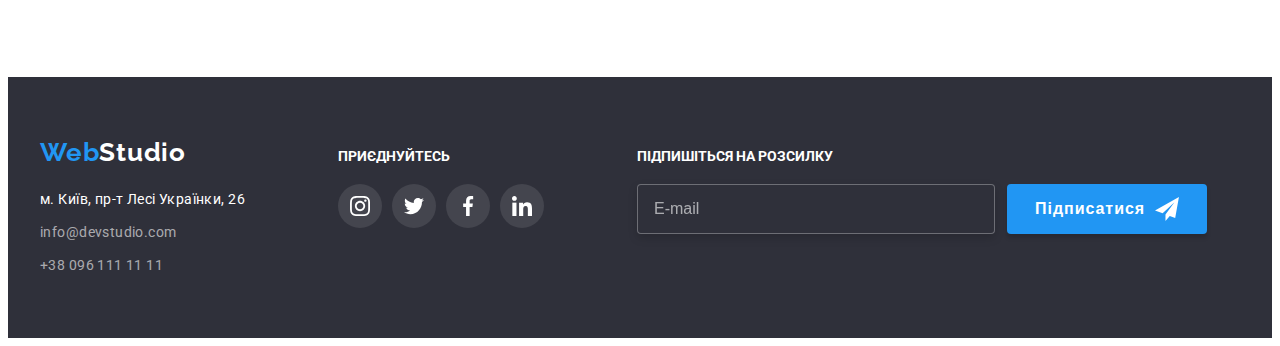
==== commit 209131ff: "Внес исправления" ====
--- a/portfolio.html
+++ b/portfolio.html
@@ -106,6 +106,7 @@
               <a href="" class="portfolio-list-link link">
                 <div class="portfolio-list-example">
                   <img
+                    class="portfolio-list__img"
                     srcset="
                       ./images/tehnokryak.jpg    1x,
                       ./images/tehnokryak@2x.jpg 2x
@@ -129,6 +130,7 @@
               <a href="" class="portfolio-list-link link">
                 <div class="portfolio-list-example">
                   <img
+                    class="portfolio-list__img"
                     srcset="
                       ./images/poster-basket-team.jpg    1x,
                       ./images/poster-basket-team@2x.jpg 2x
@@ -152,6 +154,7 @@
               <a href="" class="portfolio-list-link link">
                 <div class="portfolio-list-example">
                   <img
+                    class="portfolio-list__img"
                     srcset="
                       ./images/seafood-restauran.jpg    1x,
                       ./images/seafood-restauran@2x.jpg 2x
@@ -175,6 +178,7 @@
               <a href="" class="portfolio-list-link link">
                 <div class="portfolio-list-example">
                   <img
+                    class="portfolio-list__img"
                     srcset="./images/prime.jpg 1x, ./images/prime@2x.jpg 2x"
                     src="./images/prime.jpg"
                     alt="Приклад проекту Prime"
@@ -195,6 +199,7 @@
               <a href="" class="portfolio-list-link link">
                 <div class="portfolio-list-example">
                   <img
+                    class="portfolio-list__img"
                     srcset="./images/boxes.jpg 1x, ./images/boxes@2x.jpg 2x"
                     src="./images/boxes.jpg"
                     alt="Приклад проекту Boxes"
@@ -215,6 +220,7 @@
               <a href="" class="portfolio-list-link link">
                 <div class="portfolio-list-example">
                   <img
+                    class="portfolio-list__img"
                     srcset="
                       ./images/inspiration-has-no-borders.jpg    1x,
                       ./images/inspiration-has-no-borders@2x.jpg 2x
@@ -238,6 +244,7 @@
               <a href="" class="portfolio-list-link link">
                 <div class="portfolio-list-example">
                   <img
+                    class="portfolio-list__img"
                     srcset="
                       ./images/limited-edition.jpg    1x,
                       ./images/limited-edition@2x.jpg 2x
@@ -261,6 +268,7 @@
               <a href="" class="portfolio-list-link link">
                 <div class="portfolio-list-example">
                   <img
+                    class="portfolio-list__img"
                     srcset="./images/lab.jpg 1x, ./images/lab@2x.jpg 2x"
                     src="./images/lab.jpg"
                     alt="Приклад проекту LAB"
@@ -281,6 +289,7 @@
               <a href="" class="portfolio-list-link link">
                 <div class="portfolio-list-example">
                   <img
+                    class="portfolio-list__img"
                     srcset="
                       ./images/growing-business.jpg    1x,
                       ./images/growing-business@2x.jpg 2x
--- a/css/main.min.css
+++ b/css/main.min.css
@@ -1 +1 @@
-:root{--accent-blue: #2196f3;--accent-btn-blue: #188ce8;--black: #000;--white: #fff;--white-transparent: rgba(255, 255, 255, 0.6);--color-footer: #2f303a;--color-title: #212121;--color-desc: #757575;--color-header-adress: #757575;--bg-color-main: #2f303a;--bg-color-secondary: #f5f4fa;--bg-footer-social: rgba(255, 255, 255, 0.1);--bg-accent-blue-transparent90: rgba(33, 150, 243, 0.9);--color-border: #eeeeee;--header-border: #ececec;--hero-section-transparent: rgba(47, 48, 58, 0.4);--svg-color: #afb1b8;--portfolio-list-margin: 30px}*{-webkit-box-sizing:border-box;box-sizing:border-box}body{font-family:"Roboto",sans-serif;font-size:16px;line-height:1.2}img{display:block;max-width:100%;height:auto}.list{list-style:none;margin:0px;padding:0px}.link{text-decoration:none;color:inherit;font-style:normal}.title{color:var(--color-title);font-weight:700;font-size:36px;text-align:center;margin-bottom:50px}.subtitle{margin-bottom:10px;color:var(--color-title)}.desc{color:var(--color-desc);font-size:14px;line-height:1.7;margin-bottom:0px}h1,h2,h3,h4,h5,h6,p{margin-top:0px}.container{margin:0 auto;padding:0 15px}@media(min-width: 480px){.container{width:480px}}@media(min-width: 768px){.container{width:768px}}@media(min-width: 1200px){.container{width:1200px}}.modal-container{position:relative;width:100%;max-width:528px;height:100%;max-height:581px;background-color:var(--white);padding:40px;overflow-y:auto;margin:15px}.backdrop{position:fixed;top:0;left:0;width:100%;height:100%;background-color:rgba(0,0,0,.2);-webkit-transition:opacity 250ms,visibility 250ms;transition:opacity 250ms,visibility 250ms}.main-button{background-color:var(--accent-blue);color:var(--white);font-size:16px;font-weight:700;line-height:1.87;letter-spacing:.06em;text-align:center;cursor:pointer;display:block;margin:0 auto;padding:10px 32px;-webkit-box-shadow:0px 4px 4px rgba(0,0,0,.15);box-shadow:0px 4px 4px rgba(0,0,0,.15);border:0;border-radius:4px;-webkit-transition:background-color 250ms cubic-bezier(0.4, 0, 0.2, 1);transition:background-color 250ms cubic-bezier(0.4, 0, 0.2, 1)}.main-button:hover,.main-button:focus{background-color:var(--accent-btn-blue)}.modal-submit-button{background-color:var(--accent-blue);color:var(--white);font-size:16px;font-weight:700;line-height:1.87;letter-spacing:.06em;text-align:center;cursor:pointer;display:block;margin:30px auto 0px;padding:10px 52px;-webkit-box-shadow:0px 4px 4px rgba(0,0,0,.15);box-shadow:0px 4px 4px rgba(0,0,0,.15);border:0;border-radius:4px;-webkit-transition:background-color 250ms cubic-bezier(0.4, 0, 0.2, 1);transition:background-color 250ms cubic-bezier(0.4, 0, 0.2, 1)}.modal-submit-button:hover,.modal-submit-button:focus{background-color:var(--accent-btn-blue)}.close-button{position:absolute;top:8px;right:8px;width:30px;height:30px;border-radius:50%;cursor:pointer;border:1px solid rgba(0,0,0,.1);display:-webkit-box;display:-ms-flexbox;display:flex;-webkit-box-pack:center;-ms-flex-pack:center;justify-content:center;-webkit-box-align:center;-ms-flex-align:center;align-items:center;fill:var(--black);-webkit-transition:fill 250ms cubic-bezier(0.4, 0, 0.2, 1);transition:fill 250ms cubic-bezier(0.4, 0, 0.2, 1);background-color:rgba(0,0,0,0)}.close-button:hover,.close-button:focus{fill:var(--accent-blue)}.client-section{padding:94px 0}.client-list{display:-webkit-box;display:-ms-flexbox;display:flex}@media(max-width: 1200px){.client-list{-ms-flex-wrap:wrap;flex-wrap:wrap;-webkit-box-pack:center;-ms-flex-pack:center;justify-content:center}}.client-list-item{width:170px;height:92px}@media(max-width: 1200px){.client-list-item{margin-top:30px;margin-right:15px;margin-left:15px;-webkit-box-pack:center;-ms-flex-pack:center;justify-content:center}}@media(min-width: 1200px){.client-list-item:not(:last-child){margin-right:30px}}.client-list-link{border:1px solid currentColor;border-radius:4px;width:100%;height:100%;fill:currentColor;color:var(--svg-color);display:-webkit-box;display:-ms-flexbox;display:flex;-webkit-box-align:center;-ms-flex-align:center;align-items:center;-webkit-box-pack:center;-ms-flex-pack:center;justify-content:center;-webkit-transition:color 250ms cubic-bezier(0.4, 0, 0.2, 1);transition:color 250ms cubic-bezier(0.4, 0, 0.2, 1)}.client-list-link:hover,.client-list-link:focus{color:var(--accent-blue)}.hero-section{background-color:var(--bg-color-main);color:var(--white)}.hero-section__transparent{padding:200px 0;max-width:1600px;width:100%;height:600px;background-image:-webkit-gradient(linear, left top, left bottom, from(rgba(47, 48, 58, 0.4)), to(rgba(47, 48, 58, 0.4))),url(../images/hero-section-img.jpg);background-image:linear-gradient(rgba(47, 48, 58, 0.4), rgba(47, 48, 58, 0.4)),url(../images/hero-section-img.jpg);background-repeat:no-repeat;background-position:center;background-size:cover;margin:0 auto}@media(min-device-pixel-ratio: 2),(-webkit-min-device-pixel-ratio: 2),(min-resolution: 2dppx){.hero-section__transparent{background-image:-webkit-gradient(linear, left top, left bottom, from(rgba(47, 48, 58, 0.4)), to(rgba(47, 48, 58, 0.4))),url(../images/hero-section-img@2x.jpg);background-image:linear-gradient(rgba(47, 48, 58, 0.4), rgba(47, 48, 58, 0.4)),url(../images/hero-section-img@2x.jpg)}}.hero-section__title{font-weight:900;font-size:44px;line-height:1.36;text-align:center;letter-spacing:.06em;text-transform:uppercase;width:100%;max-width:696px;margin:0 auto 30px}.logo{font-family:"Raleway",sans-serif;font-style:normal;font-weight:700;font-size:26px;letter-spacing:.03em;color:var(--accent-blue);margin-right:93px;padding:24px 0 25px}.logo>span{color:var(--black)}.mobile-menu-button{min-height:40px;min-width:40px;display:-webkit-box;display:-ms-flexbox;display:flex;-webkit-box-align:center;-ms-flex-align:center;align-items:center;-webkit-box-pack:center;-ms-flex-pack:center;justify-content:center;background-color:rgba(0,0,0,0);cursor:pointer;border:none;outline:none}@media(min-width: 768px){.mobile-menu-button{display:none}}.mobile-menu-container{position:fixed;top:0;left:0;width:100vw;height:100vh;padding:48px 40px;background-color:var(--white);color:var(--black);z-index:999;display:-webkit-box;display:-ms-flexbox;display:flex;-webkit-box-orient:vertical;-webkit-box-direction:normal;-ms-flex-direction:column;flex-direction:column;-webkit-transform:translateX(100%);transform:translateX(100%);-webkit-transition:-webkit-transform 250ms ease-in-out;transition:-webkit-transform 250ms ease-in-out;transition:transform 250ms ease-in-out;transition:transform 250ms ease-in-out, -webkit-transform 250ms ease-in-out}.mobile-menu-container.is-open{-webkit-transform:translateX(0);transform:translateX(0)}.mobile-menu-container .mobile-menu-button{position:absolute;top:16px;right:16px;color:inherit}.mobile-navigation__link{font-weight:500;font-size:40px;line-height:1.175;letter-spacing:.02em;display:block;padding:10px;color:inherit}.mobile-navigation__link--current-page{color:var(--accent-blue)}.mobile-address__list{margin-top:auto;margin-bottom:64px}.mobile-address__link-tel{font-weight:500;font-size:34px;line-height:1.18;letter-spacing:.02em;color:var(--accent-blue)}.mobile-address__link-email{font-weight:500;font-size:24px;line-height:28px;letter-spacing:.02em;color:var(--color-header-adress)}.mobile-social{margin:0px;padding:0px;display:-webkit-box;display:-ms-flexbox;display:flex;color:var(--accent-blue)}.mobile-social__list:not(:last-child){margin-right:20px}.mobile-social__link{font-weight:500;font-size:18px;letter-spacing:.02em}.modal{display:-webkit-box;display:-ms-flexbox;display:flex;-webkit-box-align:center;-ms-flex-align:center;align-items:center;-webkit-box-pack:center;-ms-flex-pack:center;justify-content:center;padding:20px 0;height:100%}.modal__title{font-weight:700;font-size:20px;line-height:1.15;text-align:center;letter-spacing:.03em;margin-bottom:12px}.is-hidden{opacity:0;visibility:hidden;pointer-events:none}.modal-form{font-size:12px}.modal-form__input-container{position:relative;margin-top:4px;margin-bottom:10px}.modal-form__input{resize:none;padding:11px 12px;width:100%;height:40px;border:1px solid rgba(33,33,33,.2);border-radius:4px;padding:12px 12px 12px 42px;-webkit-transition:border-color 250ms cubic-bezier(0.4, 0, 0.2, 1);transition:border-color 250ms cubic-bezier(0.4, 0, 0.2, 1)}.modal-form__input:focus{border-color:var(--accent-blue);outline:none}.modal-form__input:focus+.modal-form__icon{color:var(--accent-blue)}.modal-form__icon{position:absolute;left:12px;top:50%;-webkit-transform:translateY(-50%);transform:translateY(-50%);fill:currentColor;-webkit-transition:color 250ms cubic-bezier(0.4, 0, 0.2, 1);transition:color 250ms cubic-bezier(0.4, 0, 0.2, 1)}.modal-form__user-comment{height:120px;padding:12px 16px;display:block;margin-top:4px}.modal-form__user-comment::-webkit-input-placeholder{color:rgba(117,117,117,.5)}.modal-form__user-comment::-moz-placeholder{color:rgba(117,117,117,.5)}.modal-form__user-comment:-ms-input-placeholder{color:rgba(117,117,117,.5)}.modal-form__user-comment::-ms-input-placeholder{color:rgba(117,117,117,.5)}.modal-form__user-comment::placeholder{color:rgba(117,117,117,.5)}.modal-form__user-submit{margin-top:20px;position:relative}.modal-form__accept-lable{position:relative;font-size:14px;line-height:1.7;letter-spacing:.03em;padding-left:36px;cursor:pointer}.modal-form__checkbox{-webkit-appearance:none;-moz-appearance:none;appearance:none}.modal-form__icon-checkbox{position:absolute;top:50%;left:13px;-webkit-transform:translateY(-50%);transform:translateY(-50%);width:16px;height:15px;background:var(--white);border-radius:2px;border:1.5px solid #212121;color:var(--white);fill:rgba(0,0,0,0);cursor:pointer}.modal-form__checkbox:checked+.modal-form__icon-checkbox{fill:currentColor;background-color:var(--accent-blue);border-color:var(--accent-blue)}.modal-form__modal-link{color:var(--accent-blue);text-decoration:underline}.footer{background-color:var(--bg-color-main);padding:60px 0}@media(max-width: 1200px){.footer-container{text-align:center}}@media(min-width: 1200px){.footer-container{display:-webkit-box;display:-ms-flexbox;display:flex;-webkit-box-align:baseline;-ms-flex-align:baseline;align-items:baseline}}@media(min-width: 768px){.footer__block{display:-webkit-box;display:-ms-flexbox;display:flex;-webkit-box-pack:center;-ms-flex-pack:center;justify-content:center;-webkit-box-align:baseline;-ms-flex-align:baseline;align-items:baseline}}.footer-logo{font-family:"Raleway",sans-serif;font-style:normal;font-weight:700;font-size:26px;letter-spacing:.03em;color:var(--accent-blue)}.footer-logo__span{color:var(--white)}.footer-link{color:var(--white);font-size:14px;line-height:1.71;letter-spacing:.03em;-webkit-transition:color 250ms cubic-bezier(0.4, 0, 0.2, 1);transition:color 250ms cubic-bezier(0.4, 0, 0.2, 1)}.footer-link:hover,.footer-link:focus{color:var(--accent-blue)}.footer-link-address{color:var(--white-transparent);font-size:14px;line-height:1.71;letter-spacing:.03em;-webkit-transition:color 250ms cubic-bezier(0.4, 0, 0.2, 1);transition:color 250ms cubic-bezier(0.4, 0, 0.2, 1)}.footer-link-address:first-child{margin-top:20px}.footer-link-address:not(:last-child){margin-bottom:9px}.footer-link-address:hover,.footer-link-address:focus{color:var(--accent-blue)}@media(max-width: 768px){.footer-social{margin-top:60px}}@media(min-width: 768px){.footer-social{margin-left:165px}}@media(min-width: 1200px){.footer-social{margin-left:93px}}.footer-social-title{font-size:14px;font-weight:700;text-transform:uppercase;color:var(--white);margin-bottom:20px}.footer-social-list{display:-webkit-box;display:-ms-flexbox;display:flex;-webkit-box-align:center;-ms-flex-align:center;align-items:center;-webkit-box-pack:center;-ms-flex-pack:center;justify-content:center}.footer-social-item:not(:last-child){margin-right:10px}.footer-social-link{display:-webkit-box;display:-ms-flexbox;display:flex;-ms-flex-wrap:wrap;flex-wrap:wrap;-ms-flex-line-pack:center;align-content:center;-webkit-box-pack:center;-ms-flex-pack:center;justify-content:center;width:44px;height:44px;background-color:var(--bg-footer-social);border-radius:50%;fill:var(--white);-webkit-transition:background-color 250ms cubic-bezier(0.4, 0, 0.2, 1);transition:background-color 250ms cubic-bezier(0.4, 0, 0.2, 1)}.footer-social-link:hover,.footer-social-link:focus{background-color:var(--accent-blue)}@media(max-width: 1200px){.footer-subscribe{margin-top:60px}}@media(min-width: 1200px){.footer-subscribe{margin-left:93px}}.footer-subscribe-title{font-weight:700;font-size:14px;text-transform:uppercase;color:var(--white);margin-bottom:20px}@media(min-width: 1200px){.footer-subscribe-form{display:-webkit-box;display:-ms-flexbox;display:flex}}.footer-subscribe-input{height:50px;width:100%;padding:15px 16px;border:1px solid rgba(255,255,255,.3);-webkit-filter:drop-shadow(0px 4px 4px rgba(0, 0, 0, 0.15));filter:drop-shadow(0px 4px 4px rgba(0, 0, 0, 0.15));border-radius:4px;background-color:var(--bg-color-main);color:var(--white);-webkit-transition:border-color 250ms cubic-bezier(0.4, 0, 0.2, 1);transition:border-color 250ms cubic-bezier(0.4, 0, 0.2, 1)}@media(min-width: 1200px){.footer-subscribe-input{width:358px}}.footer-subscribe-input:focus{border-color:var(--accent-blue);outline:none}.footer-subscribe-input::-webkit-input-placeholder{font-size:16px;line-height:1.25;color:rgba(255,255,255,.6)}.footer-subscribe-input::-moz-placeholder{font-size:16px;line-height:1.25;color:rgba(255,255,255,.6)}.footer-subscribe-input:-ms-input-placeholder{font-size:16px;line-height:1.25;color:rgba(255,255,255,.6)}.footer-subscribe-input::-ms-input-placeholder{font-size:16px;line-height:1.25;color:rgba(255,255,255,.6)}.footer-subscribe-input::placeholder{font-size:16px;line-height:1.25;color:rgba(255,255,255,.6)}.subscribe-button{background-color:var(--accent-blue);color:var(--white);width:200px;height:50px;font-size:16px;font-weight:700;line-height:1.87;letter-spacing:.06em;text-align:center;-webkit-box-align:center;-ms-flex-align:center;align-items:center;cursor:pointer;display:-webkit-box;display:-ms-flexbox;display:flex;margin:0 auto;padding:10px 28px;-webkit-box-shadow:0px 4px 4px rgba(0,0,0,.15);box-shadow:0px 4px 4px rgba(0,0,0,.15);border:0;border-radius:4px;-webkit-transition:background-color 250ms cubic-bezier(0.4, 0, 0.2, 1);transition:background-color 250ms cubic-bezier(0.4, 0, 0.2, 1);margin-left:12px}@media(max-width: 1200px){.subscribe-button{margin-top:20px;margin-right:auto;margin-left:auto}}.subscribe-button:hover,.subscribe-button:focus{background-color:var(--accent-btn-blue)}.footer-subscribe-svg{fill:var(--white);margin-left:10px}.header{border-bottom:1px solid var(--header-border)}.header-container{display:-webkit-box;display:-ms-flexbox;display:flex;-webkit-box-align:center;-ms-flex-align:center;align-items:center;-webkit-box-pack:justify;-ms-flex-pack:justify;justify-content:space-between}.header-navigation{letter-spacing:.02em;display:-webkit-box;display:-ms-flexbox;display:flex;-webkit-box-align:center;-ms-flex-align:center;align-items:center}.header-navigation__list{display:none}@media(min-width: 768px){.header-navigation__list{display:-webkit-box;display:-ms-flexbox;display:flex;margin-right:auto}}.header-navigation__link{padding:32px 0;color:var(--color-title);font-weight:500;font-size:14px;line-height:1.14;letter-spacing:.02em;display:block;-webkit-transition:color 250ms cubic-bezier(0.4, 0, 0.2, 1);transition:color 250ms cubic-bezier(0.4, 0, 0.2, 1)}.header-navigation__link:hover,.header-navigation__link:focus{color:var(--accent-blue)}.header-navigation__link--current-page{position:relative}.header-navigation__link--current-page::after{position:absolute;bottom:0;left:0;width:100%;height:4px;background-color:var(--accent-blue);content:""}.header-navigation__list>li:not(:last-child){margin-right:50px}@media(min-width: 1200px){.header-address{display:-webkit-box;display:-ms-flexbox;display:flex}}.header-address-item{display:-webkit-box;display:-ms-flexbox;display:flex;-webkit-box-align:center;-ms-flex-align:center;align-items:center;-webkit-box-pack:center;-ms-flex-pack:center;justify-content:center}.header-link-address{display:none}@media(min-width: 768px){.header-link-address{padding:5px 0;color:var(--color-header-adress);font-weight:500;font-size:14px;line-height:1.14;letter-spacing:.02em;display:-webkit-box;display:-ms-flexbox;display:flex;-webkit-box-align:center;-ms-flex-align:center;align-items:center;gap:10px;fill:var(--svg-color);-webkit-transition:color 250ms cubic-bezier(0.4, 0, 0.2, 1),fill 250ms cubic-bezier(0.4, 0, 0.2, 1);transition:color 250ms cubic-bezier(0.4, 0, 0.2, 1),fill 250ms cubic-bezier(0.4, 0, 0.2, 1);margin-right:auto}}@media(min-width: 1200px){.header-link-address{padding:32px 0}}.header-link-address:hover,.header-link-address:focus{color:var(--accent-blue);fill:var(--accent-blue)}@media(min-width: 1200px){.header-address li:not(:last-child){margin-right:50px}}.header-navigation__link--current-page{padding:32px 0;color:var(--accent-blue);font-weight:500;font-size:14px;line-height:1.14;letter-spacing:.02em}.portfolio-section{padding:94px 0}@media(max-width: 1199px){.portfolio-section{padding-top:45px;padding-bottom:60px}}.portfolio-list-btn{display:-webkit-box;display:-ms-flexbox;display:flex;-webkit-box-pack:start;-ms-flex-pack:start;justify-content:start;margin-bottom:50px;-ms-flex-wrap:wrap;flex-wrap:wrap}@media(min-width: 768px){.portfolio-list-btn{-ms-flex-wrap:nowrap;flex-wrap:nowrap;-webkit-box-pack:center;-ms-flex-pack:center;justify-content:center}}@media(max-width: 1199px){.portfolio-list-btn__item{margin-top:15px}}.portfolio-list-btn>li:not(:last-child){margin-right:8px}.portfolio-list-example{position:relative;overflow:hidden}.portfolio-list-hidden{font-size:18px;line-height:1.5;position:absolute;top:0;left:0;width:100%;height:100%;opacity:0;-webkit-transform:translateY(100%);transform:translateY(100%);padding:63px 24px;background-color:var(--bg-accent-blue-transparent90);color:var(--white);-webkit-transition:opacity 250ms cubic-bezier(0.4, 0, 0.2, 1),-webkit-transform 250ms cubic-bezier(0.4, 0, 0.2, 1);transition:opacity 250ms cubic-bezier(0.4, 0, 0.2, 1),-webkit-transform 250ms cubic-bezier(0.4, 0, 0.2, 1);transition:transform 250ms cubic-bezier(0.4, 0, 0.2, 1),opacity 250ms cubic-bezier(0.4, 0, 0.2, 1);transition:transform 250ms cubic-bezier(0.4, 0, 0.2, 1),opacity 250ms cubic-bezier(0.4, 0, 0.2, 1),-webkit-transform 250ms cubic-bezier(0.4, 0, 0.2, 1)}.portfolio-list-link:hover .portfolio-list-hidden{opacity:1;-webkit-transform:translateY(0%);transform:translateY(0%)}.portfolio-list-link:focus .portfolio-list-hidden{opacity:1;-webkit-transform:translateY(0%);transform:translateY(0%)}.portfolio-button{background-color:var(--bg-color-secondary);color:var(--color-title);font-family:inherit;font-weight:500;font-size:16px;line-height:1.62;letter-spacing:.03em;text-align:center;cursor:pointer;border:0;border-radius:4px;padding:6px 22px;-webkit-transition:background-color 250ms cubic-bezier(0.4, 0, 0.2, 1),color 250ms cubic-bezier(0.4, 0, 0.2, 1),-webkit-box-shadow 250ms cubic-bezier(0.4, 0, 0.2, 1);transition:background-color 250ms cubic-bezier(0.4, 0, 0.2, 1),color 250ms cubic-bezier(0.4, 0, 0.2, 1),-webkit-box-shadow 250ms cubic-bezier(0.4, 0, 0.2, 1);transition:background-color 250ms cubic-bezier(0.4, 0, 0.2, 1),color 250ms cubic-bezier(0.4, 0, 0.2, 1),box-shadow 250ms cubic-bezier(0.4, 0, 0.2, 1);transition:background-color 250ms cubic-bezier(0.4, 0, 0.2, 1),color 250ms cubic-bezier(0.4, 0, 0.2, 1),box-shadow 250ms cubic-bezier(0.4, 0, 0.2, 1),-webkit-box-shadow 250ms cubic-bezier(0.4, 0, 0.2, 1)}.portfolio-button:hover,.portfolio-button:focus{background-color:var(--accent-blue);color:var(--white);-webkit-box-shadow:0px 3px 1px rgba(0,0,0,.1),0px 1px 2px rgba(0,0,0,.08),0px 2px 2px rgba(0,0,0,.12);box-shadow:0px 3px 1px rgba(0,0,0,.1),0px 1px 2px rgba(0,0,0,.08),0px 2px 2px rgba(0,0,0,.12);border-radius:4px}.portfolio-section .subtitle{font-weight:700;font-size:18px;line-height:2;letter-spacing:.06em}.portfolio-section .desc{line-height:1.87;letter-spacing:.03em}.portfolio-list{display:-webkit-box;display:-ms-flexbox;display:flex;-ms-flex-wrap:wrap;flex-wrap:wrap;-webkit-box-pack:center;-ms-flex-pack:center;justify-content:center;margin-right:calc(-1*var(--portfolio-list-margin));margin-bottom:calc(-1*var(--portfolio-list-margin))}@media(min-width: 768px){.portfolio-list{-webkit-box-pack:start;-ms-flex-pack:start;justify-content:start}}@media(min-width: 1200px){.portfolio-list{-webkit-box-pack:center;-ms-flex-pack:center;justify-content:center}}.portfolio-list-item{margin-bottom:var(--portfolio-list-margin);-ms-flex-preferred-size:100%;flex-basis:100%}@media(min-width: 768px){.portfolio-list-item{-ms-flex-preferred-size:calc(50% - 30px);flex-basis:calc(50% - 30px);margin-right:var(--portfolio-list-margin)}}@media(min-width: 1200px){.portfolio-list-item{-ms-flex-preferred-size:calc(33.3333333333% - 30px);flex-basis:calc(33.3333333333% - 30px)}}.portfolio-list-link{display:-webkit-box;display:-ms-flexbox;display:flex;-webkit-box-orient:vertical;-webkit-box-direction:normal;-ms-flex-direction:column;flex-direction:column;-webkit-transition:-webkit-box-shadow 250ms cubic-bezier(0.4, 0, 0.2, 1);transition:-webkit-box-shadow 250ms cubic-bezier(0.4, 0, 0.2, 1);transition:box-shadow 250ms cubic-bezier(0.4, 0, 0.2, 1);transition:box-shadow 250ms cubic-bezier(0.4, 0, 0.2, 1), -webkit-box-shadow 250ms cubic-bezier(0.4, 0, 0.2, 1);height:100%}.portfolio-list-link:hover,.portfolio-list-link:focus{-webkit-box-shadow:0px 1px 1px rgba(0,0,0,.12),0px 4px 4px rgba(0,0,0,.06),1px 4px 6px rgba(0,0,0,.16);box-shadow:0px 1px 1px rgba(0,0,0,.12),0px 4px 4px rgba(0,0,0,.06),1px 4px 6px rgba(0,0,0,.16)}.portfolio-list-desc{border:1px solid var(--color-border);border-top:0;padding:20px 24px;-webkit-box-flex:1;-ms-flex-positive:1;flex-grow:1}.talant-section{padding:94px 0}.talant-list{display:-webkit-box;display:-ms-flexbox;display:flex}@media(max-width: 1200px){.talant-list{-ms-flex-wrap:wrap;flex-wrap:wrap;-webkit-box-pack:center;-ms-flex-pack:center;justify-content:center;-webkit-box-align:center;-ms-flex-align:center;align-items:center}}.talant-list__subtitle{text-transform:uppercase;font-weight:700;font-size:14px;text-transform:uppercase;margin-bottom:10px}@media(min-width: 1200px){.talant-list__item:not(:last-child){margin-right:30px}}.talant-list__item{width:100%;max-width:270px}@media(max-width: 1200px){.talant-list__item{margin-top:30px;margin-right:15px;margin-left:15px;-webkit-box-pack:center;-ms-flex-pack:center;justify-content:center;height:226px}}.talant-list__svg{height:120px;width:100%;background-color:var(--bg-color-secondary);margin-bottom:30px;display:-webkit-box;display:-ms-flexbox;display:flex;-webkit-box-align:center;-ms-flex-align:center;align-items:center;-webkit-box-pack:center;-ms-flex-pack:center;justify-content:center}.talant-list__svg:nth-child(1){background-image:url(../images/antenna\ 1.svg)}.talant-list__svg:nth-child(2){background-image:url(../images/clock\ 1.svg)}.talant-list__svg:nth-child(3){background-image:url(../images/diagram\ 1.svg)}.talant-list__svg:nth-child(4){background-image:url(../images/astronaut\ 1.svg)}.team-section{background-color:var(--bg-color-secondary);padding:94px 0}.team-list{display:-webkit-box;display:-ms-flexbox;display:flex}@media(max-width: 1200px){.team-list{-ms-flex-wrap:wrap;flex-wrap:wrap;-webkit-box-pack:center;-ms-flex-pack:center;justify-content:center}}@media(max-width: 1200px){.team-card{margin-top:30px;margin-right:15px;margin-left:15px;-webkit-box-pack:center;-ms-flex-pack:center;justify-content:center}}@media(min-width: 1200px){.team-card:not(:last-child){margin-right:30px}}.team-card__person{background-color:var(--white);width:270px;margin-top:-4px;padding:30px 0;-webkit-box-shadow:0px 1px 3px rgba(0,0,0,.12),0px 1px 1px rgba(0,0,0,.14),0px 2px 1px rgba(0,0,0,.2);box-shadow:0px 1px 3px rgba(0,0,0,.12),0px 1px 1px rgba(0,0,0,.14),0px 2px 1px rgba(0,0,0,.2);border-radius:0px 0px 4px 4px}.team-card__social-list{display:-webkit-box;display:-ms-flexbox;display:flex;-webkit-box-align:center;-ms-flex-align:center;align-items:center;-webkit-box-pack:center;-ms-flex-pack:center;justify-content:center;gap:10px}.team-card__social-item{width:44px;height:44px;-webkit-box-align:center;-ms-flex-align:center;align-items:center}.team-card__social-link{display:-webkit-box;display:-ms-flexbox;display:flex;-webkit-box-align:center;-ms-flex-align:center;align-items:center;-webkit-box-pack:center;-ms-flex-pack:center;justify-content:center;width:100%;height:100%;fill:var(--svg-color);color:var(--white);border-radius:50%;-webkit-transition:background-color 250ms cubic-bezier(0.4, 0, 0.2, 1),fill 250ms cubic-bezier(0.4, 0, 0.2, 1);transition:background-color 250ms cubic-bezier(0.4, 0, 0.2, 1),fill 250ms cubic-bezier(0.4, 0, 0.2, 1)}.team-card__social-link:hover,.team-card__social-link:focus{background-color:var(--accent-blue);fill:currentColor}.team-card__subtitle{font-weight:500;font-size:16px;text-align:center}.team-card__desc{text-align:center;margin-bottom:16px}.visually-hidden{position:absolute;white-space:nowrap;width:1px;height:1px;overflow:hidden;border:0;padding:0;clip:rect(0 0 0 0);-webkit-clip-path:inset(50%);clip-path:inset(50%);margin:-1px}.work-section{display:none}@media(min-width: 1200px){.work-section{display:block;padding-bottom:94px}}.work-list{display:-webkit-box;display:-ms-flexbox;display:flex}.work-list__item:not(:last-child){margin-right:30px}.work-list__item{position:relative}.work-list__text{text-transform:uppercase;font-weight:700;font-size:14px;text-align:center;color:var(--white);position:absolute;bottom:0;width:100%;padding:27px 0;margin:0;background:rgba(47,48,58,.8)}/*# sourceMappingURL=main.min.css.map */+:root{--accent-blue: #2196f3;--accent-btn-blue: #188ce8;--black: #000;--white: #fff;--white-transparent: rgba(255, 255, 255, 0.6);--color-footer: #2f303a;--color-title: #212121;--color-desc: #757575;--color-header-adress: #757575;--bg-color-main: #2f303a;--bg-color-secondary: #f5f4fa;--bg-footer-social: rgba(255, 255, 255, 0.1);--bg-accent-blue-transparent90: rgba(33, 150, 243, 0.9);--border-color-mobile-menu: rgba(33, 33, 33, 0.2);--color-border: #eeeeee;--header-border: #ececec;--hero-section-transparent: rgba(47, 48, 58, 0.4);--svg-color: #afb1b8;--portfolio-list-margin: 30px}*{-webkit-box-sizing:border-box;box-sizing:border-box}body{font-family:"Roboto",sans-serif;font-size:16px;line-height:1.2}img{display:block;max-width:100%;height:auto}.list{list-style:none;margin:0px;padding:0px}.link{text-decoration:none;color:inherit;font-style:normal}.title{color:var(--color-title);font-weight:700;font-size:28px;text-align:center;margin-bottom:0px}@media(min-width: 1200px){.title{font-size:36px;margin-bottom:50px}}.subtitle{margin-bottom:10px;color:var(--color-title)}.desc{color:var(--color-desc);font-size:14px;line-height:1.7;margin-bottom:0px}h1,h2,h3,h4,h5,h6,p{margin-top:0px}.container{margin:0 auto;padding:0}@media(min-width: 1200px){.container{width:1200px}}.modal-container{position:relative;width:100%;max-width:528px;height:100%;max-height:581px;background-color:var(--white);padding:40px;overflow-y:auto;margin:15px}.backdrop{position:fixed;top:0;left:0;width:100%;height:100%;background-color:rgba(0,0,0,.2);-webkit-transition:opacity 250ms,visibility 250ms;transition:opacity 250ms,visibility 250ms}.main-button{background-color:var(--accent-blue);color:var(--white);font-size:16px;font-weight:700;line-height:1.87;letter-spacing:.06em;text-align:center;cursor:pointer;display:block;margin:0 auto;padding:10px 32px;-webkit-box-shadow:0px 4px 4px rgba(0,0,0,.15);box-shadow:0px 4px 4px rgba(0,0,0,.15);border:0;border-radius:4px;-webkit-transition:background-color 250ms cubic-bezier(0.4, 0, 0.2, 1);transition:background-color 250ms cubic-bezier(0.4, 0, 0.2, 1)}.main-button:hover,.main-button:focus{background-color:var(--accent-btn-blue)}.modal-submit-button{background-color:var(--accent-blue);color:var(--white);font-size:16px;font-weight:700;line-height:1.87;letter-spacing:.06em;text-align:center;cursor:pointer;display:block;margin:30px auto 0px;padding:10px 52px;-webkit-box-shadow:0px 4px 4px rgba(0,0,0,.15);box-shadow:0px 4px 4px rgba(0,0,0,.15);border:0;border-radius:4px;-webkit-transition:background-color 250ms cubic-bezier(0.4, 0, 0.2, 1);transition:background-color 250ms cubic-bezier(0.4, 0, 0.2, 1)}.modal-submit-button:hover,.modal-submit-button:focus{background-color:var(--accent-btn-blue)}.close-button{position:absolute;top:8px;right:8px;width:30px;height:30px;border-radius:50%;cursor:pointer;border:1px solid rgba(0,0,0,.1);display:-webkit-box;display:-ms-flexbox;display:flex;-webkit-box-pack:center;-ms-flex-pack:center;justify-content:center;-webkit-box-align:center;-ms-flex-align:center;align-items:center;fill:var(--black);-webkit-transition:fill 250ms cubic-bezier(0.4, 0, 0.2, 1);transition:fill 250ms cubic-bezier(0.4, 0, 0.2, 1);background-color:rgba(0,0,0,0)}.close-button:hover,.close-button:focus{fill:var(--accent-blue)}.client-section{padding:94px 0}.client-list{display:-webkit-box;display:-ms-flexbox;display:flex;-ms-flex-wrap:wrap;flex-wrap:wrap;-webkit-box-pack:center;-ms-flex-pack:center;justify-content:center}@media(min-width: 1200px){.client-list{display:-webkit-box;display:-ms-flexbox;display:flex;-ms-flex-wrap:nowrap;flex-wrap:nowrap}}.client-list-item{height:92px;width:calc(100vw - 30px)}@media(min-width: 480px){.client-list-item{width:calc(50vw - 30px)}}@media(min-width: 768px){.client-list-item{width:calc(33.3333333333vw - 30px)}}@media(min-width: 1200px){.client-list-item{width:calc(16.6666666667% - 30px)}}@media(max-width: 1200px){.client-list-item{margin-top:30px;margin-right:15px;margin-left:15px;-webkit-box-pack:center;-ms-flex-pack:center;justify-content:center}}@media(min-width: 1200px){.client-list-item:not(:last-child){margin-right:30px}}.client-list-link{border:1px solid currentColor;border-radius:4px;width:100%;height:100%;fill:currentColor;color:var(--svg-color);display:-webkit-box;display:-ms-flexbox;display:flex;-webkit-box-align:center;-ms-flex-align:center;align-items:center;-webkit-box-pack:center;-ms-flex-pack:center;justify-content:center;-webkit-transition:color 250ms cubic-bezier(0.4, 0, 0.2, 1);transition:color 250ms cubic-bezier(0.4, 0, 0.2, 1)}.client-list-link:hover,.client-list-link:focus{color:var(--accent-blue)}.hero-section{background-color:var(--bg-color-main);color:var(--white)}.hero-section__transparent{padding:200px 0;max-width:1600px;width:100%;height:600px;background-image:-webkit-gradient(linear, left top, left bottom, from(rgba(47, 48, 58, 0.4)), to(rgba(47, 48, 58, 0.4))),url(../images/hero-section-img.jpg);background-image:linear-gradient(rgba(47, 48, 58, 0.4), rgba(47, 48, 58, 0.4)),url(../images/hero-section-img.jpg);background-repeat:no-repeat;background-position:center;background-size:cover;margin:0 auto}@media(min-device-pixel-ratio: 2),(-webkit-min-device-pixel-ratio: 2),(min-resolution: 2dppx){.hero-section__transparent{background-image:-webkit-gradient(linear, left top, left bottom, from(rgba(47, 48, 58, 0.4)), to(rgba(47, 48, 58, 0.4))),url(../images/hero-section-img@2x.jpg);background-image:linear-gradient(rgba(47, 48, 58, 0.4), rgba(47, 48, 58, 0.4)),url(../images/hero-section-img@2x.jpg)}}.hero-section__title{font-weight:900;font-size:26px;line-height:1.36;text-align:center;letter-spacing:.06em;text-transform:uppercase;width:100%;max-width:696px;margin:0 auto 30px}@media(min-width: 1200px){.hero-section__title{font-size:44px}}.logo{font-family:"Raleway",sans-serif;font-style:normal;font-weight:700;font-size:26px;letter-spacing:.03em;color:var(--accent-blue);margin-right:93px;padding:16px 0 16px}@media(min-width: 768px){.logo{padding:24px 0 25px}}.logo>span{color:var(--black)}.mobile-menu-button{min-height:40px;min-width:40px;display:-webkit-box;display:-ms-flexbox;display:flex;-webkit-box-align:center;-ms-flex-align:center;align-items:center;-webkit-box-pack:center;-ms-flex-pack:center;justify-content:center;background-color:rgba(0,0,0,0);cursor:pointer;border:none;outline:none}@media(min-width: 768px){.mobile-menu-button{display:none}}.mobile-menu-container{position:fixed;top:0;left:0;width:100vw;height:100vh;padding:48px 40px;background-color:var(--white);color:var(--black);z-index:999;display:-webkit-box;display:-ms-flexbox;display:flex;-webkit-box-orient:vertical;-webkit-box-direction:normal;-ms-flex-direction:column;flex-direction:column;-webkit-transform:translateX(100%);transform:translateX(100%);-webkit-transition:-webkit-transform 250ms ease-in-out;transition:-webkit-transform 250ms ease-in-out;transition:transform 250ms ease-in-out;transition:transform 250ms ease-in-out, -webkit-transform 250ms ease-in-out}.mobile-menu-container.is-open{-webkit-transform:translateX(0);transform:translateX(0)}.mobile-menu-container .mobile-menu-button{position:absolute;top:16px;right:16px;color:inherit}.mobile-navigation__link{font-weight:500;font-size:32px;line-height:1.175;letter-spacing:.02em;display:block;padding:10px;color:inherit}@media(min-width: 480px){.mobile-navigation__link{font-size:40px}}.mobile-navigation__link--current-page{color:var(--accent-blue)}.mobile-address__list{margin-top:auto}.mobile-address__item{margin-bottom:32px}.mobile-address__link-tel{font-weight:500;font-size:27px;line-height:1.18;letter-spacing:.02em;color:var(--accent-blue)}@media(min-width: 480px){.mobile-address__link-tel{font-size:34px}}.mobile-address__link-email{font-weight:500;font-size:21px;line-height:22px;letter-spacing:.02em;color:var(--color-header-adress)}@media(min-width: 480px){.mobile-address__link-email{font-size:24px}}.mobile-social{margin:0px;padding:0px;margin-top:32px;display:-webkit-box;display:-ms-flexbox;display:flex;color:var(--accent-blue)}.mobile-social__list:nth-child(1){padding-right:15px;border-right:1px solid var(--border-color-mobile-menu)}.mobile-social__list:nth-child(2){padding:0 15px;border-right:1px solid var(--border-color-mobile-menu);border-left:1px solid var(--border-color-mobile-menu)}.mobile-social__list:nth-child(3){padding:0 15px;border-right:1px solid var(--border-color-mobile-menu);border-left:1px solid var(--border-color-mobile-menu)}.mobile-social__list:nth-child(4){padding-left:15px;border-left:1px solid var(--border-color-mobile-menu)}.mobile-social__link{font-weight:500;font-size:10px;letter-spacing:.02em}@media(min-width: 480px){.mobile-social__link{font-size:18px}}.modal{display:-webkit-box;display:-ms-flexbox;display:flex;-webkit-box-align:center;-ms-flex-align:center;align-items:center;-webkit-box-pack:center;-ms-flex-pack:center;justify-content:center;padding:20px 0;height:100%}.modal__title{font-weight:700;font-size:20px;line-height:1.15;text-align:center;letter-spacing:.03em;margin-bottom:12px}.is-hidden{opacity:0;visibility:hidden;pointer-events:none}.modal-form{font-size:12px}.modal-form__input-container{position:relative;margin-top:4px;margin-bottom:10px}.modal-form__input{resize:none;padding:11px 12px;width:100%;height:40px;border:1px solid rgba(33,33,33,.2);border-radius:4px;padding:12px 12px 12px 42px;-webkit-transition:border-color 250ms cubic-bezier(0.4, 0, 0.2, 1);transition:border-color 250ms cubic-bezier(0.4, 0, 0.2, 1)}.modal-form__input:focus{border-color:var(--accent-blue);outline:none}.modal-form__input:focus+.modal-form__icon{color:var(--accent-blue)}.modal-form__icon{position:absolute;left:12px;top:50%;-webkit-transform:translateY(-50%);transform:translateY(-50%);fill:currentColor;-webkit-transition:color 250ms cubic-bezier(0.4, 0, 0.2, 1);transition:color 250ms cubic-bezier(0.4, 0, 0.2, 1)}.modal-form__user-comment{height:120px;padding:12px 16px;display:block;margin-top:4px}.modal-form__user-comment::-webkit-input-placeholder{color:rgba(117,117,117,.5)}.modal-form__user-comment::-moz-placeholder{color:rgba(117,117,117,.5)}.modal-form__user-comment:-ms-input-placeholder{color:rgba(117,117,117,.5)}.modal-form__user-comment::-ms-input-placeholder{color:rgba(117,117,117,.5)}.modal-form__user-comment::placeholder{color:rgba(117,117,117,.5)}.modal-form__user-submit{margin-top:20px;position:relative}.modal-form__accept-lable{position:relative;font-size:12px;line-height:1.7;letter-spacing:.03em;padding-left:36px;cursor:pointer}@media(min-width: 1200px){.modal-form__accept-lable{font-size:14px}}.modal-form__checkbox{-webkit-appearance:none;-moz-appearance:none;appearance:none}.modal-form__icon-checkbox{position:absolute;top:50%;left:13px;-webkit-transform:translateY(-50%);transform:translateY(-50%);width:16px;height:15px;background:var(--white);border-radius:2px;border:1.5px solid #212121;color:var(--white);fill:rgba(0,0,0,0);cursor:pointer}.modal-form__checkbox:checked+.modal-form__icon-checkbox{fill:currentColor;background-color:var(--accent-blue);border-color:var(--accent-blue)}.modal-form__modal-link{color:var(--accent-blue);text-decoration:underline}.footer{background-color:var(--bg-color-main);padding:60px 15px}@media(min-width: 1200px){.footer{padding:60px 0}}@media(max-width: 1200px){.footer-container{text-align:center}}@media(min-width: 1200px){.footer-container{display:-webkit-box;display:-ms-flexbox;display:flex;-webkit-box-align:baseline;-ms-flex-align:baseline;align-items:baseline}}@media(min-width: 768px){.footer__block{display:-webkit-box;display:-ms-flexbox;display:flex;-webkit-box-pack:center;-ms-flex-pack:center;justify-content:center;-webkit-box-align:baseline;-ms-flex-align:baseline;align-items:baseline}}.footer-logo{font-family:"Raleway",sans-serif;font-style:normal;font-weight:700;font-size:26px;letter-spacing:.03em;color:var(--accent-blue)}.footer-logo__span{color:var(--white)}.footer-link{color:var(--white);font-size:14px;line-height:1.71;letter-spacing:.03em;-webkit-transition:color 250ms cubic-bezier(0.4, 0, 0.2, 1);transition:color 250ms cubic-bezier(0.4, 0, 0.2, 1)}.footer-link:hover,.footer-link:focus{color:var(--accent-blue)}.footer-link-address{color:var(--white-transparent);font-size:14px;line-height:1.71;letter-spacing:.03em;-webkit-transition:color 250ms cubic-bezier(0.4, 0, 0.2, 1);transition:color 250ms cubic-bezier(0.4, 0, 0.2, 1)}.footer-link-address:first-child{margin-top:20px}.footer-link-address:not(:last-child){margin-bottom:9px}.footer-link-address:hover,.footer-link-address:focus{color:var(--accent-blue)}@media(max-width: 768px){.footer-social{margin-top:60px}}@media(min-width: 768px){.footer-social{margin-left:165px}}@media(min-width: 1200px){.footer-social{margin-left:93px}}.footer-social-title{font-size:14px;font-weight:700;text-transform:uppercase;color:var(--white);margin-bottom:20px}.footer-social-list{display:-webkit-box;display:-ms-flexbox;display:flex;-webkit-box-align:center;-ms-flex-align:center;align-items:center;-webkit-box-pack:center;-ms-flex-pack:center;justify-content:center}.footer-social-item:not(:last-child){margin-right:10px}.footer-social-link{display:-webkit-box;display:-ms-flexbox;display:flex;-ms-flex-wrap:wrap;flex-wrap:wrap;-ms-flex-line-pack:center;align-content:center;-webkit-box-pack:center;-ms-flex-pack:center;justify-content:center;width:44px;height:44px;background-color:var(--bg-footer-social);border-radius:50%;fill:var(--white);-webkit-transition:background-color 250ms cubic-bezier(0.4, 0, 0.2, 1);transition:background-color 250ms cubic-bezier(0.4, 0, 0.2, 1)}.footer-social-link:hover,.footer-social-link:focus{background-color:var(--accent-blue)}@media(max-width: 1200px){.footer-subscribe{margin-top:60px}}@media(min-width: 1200px){.footer-subscribe{margin-left:93px}}.footer-subscribe-title{font-weight:700;font-size:14px;text-transform:uppercase;color:var(--white);margin-bottom:20px}@media(min-width: 1200px){.footer-subscribe-form{display:-webkit-box;display:-ms-flexbox;display:flex}}.footer-subscribe-input{height:50px;width:100%;max-width:450px;padding:15px 16px;border:1px solid rgba(255,255,255,.3);-webkit-filter:drop-shadow(0px 4px 4px rgba(0, 0, 0, 0.15));filter:drop-shadow(0px 4px 4px rgba(0, 0, 0, 0.15));border-radius:4px;background-color:var(--bg-color-main);color:var(--white);-webkit-transition:border-color 250ms cubic-bezier(0.4, 0, 0.2, 1);transition:border-color 250ms cubic-bezier(0.4, 0, 0.2, 1)}@media(min-width: 1200px){.footer-subscribe-input{width:358px}}.footer-subscribe-input:focus{border-color:var(--accent-blue);outline:none}.footer-subscribe-input::-webkit-input-placeholder{font-size:16px;line-height:1.25;color:rgba(255,255,255,.6)}.footer-subscribe-input::-moz-placeholder{font-size:16px;line-height:1.25;color:rgba(255,255,255,.6)}.footer-subscribe-input:-ms-input-placeholder{font-size:16px;line-height:1.25;color:rgba(255,255,255,.6)}.footer-subscribe-input::-ms-input-placeholder{font-size:16px;line-height:1.25;color:rgba(255,255,255,.6)}.footer-subscribe-input::placeholder{font-size:16px;line-height:1.25;color:rgba(255,255,255,.6)}.subscribe-button{background-color:var(--accent-blue);color:var(--white);width:200px;height:50px;font-size:16px;font-weight:700;line-height:1.87;letter-spacing:.06em;text-align:center;-webkit-box-align:center;-ms-flex-align:center;align-items:center;cursor:pointer;display:-webkit-box;display:-ms-flexbox;display:flex;margin:0 auto;padding:10px 28px;-webkit-box-shadow:0px 4px 4px rgba(0,0,0,.15);box-shadow:0px 4px 4px rgba(0,0,0,.15);border:0;border-radius:4px;-webkit-transition:background-color 250ms cubic-bezier(0.4, 0, 0.2, 1);transition:background-color 250ms cubic-bezier(0.4, 0, 0.2, 1);margin-left:12px}@media(max-width: 1200px){.subscribe-button{margin-top:20px;margin-right:auto;margin-left:auto}}.subscribe-button:hover,.subscribe-button:focus{background-color:var(--accent-btn-blue)}.footer-subscribe-svg{fill:var(--white);margin-left:10px}.header{border-bottom:1px solid var(--header-border)}.header-container{display:-webkit-box;display:-ms-flexbox;display:flex;-webkit-box-align:center;-ms-flex-align:center;align-items:center;-webkit-box-pack:justify;-ms-flex-pack:justify;justify-content:space-between;padding:0 15px}@media(min-width: 1200px){.header-container{padding:0}}.header-navigation{letter-spacing:.02em;display:-webkit-box;display:-ms-flexbox;display:flex;-webkit-box-align:center;-ms-flex-align:center;align-items:center}.header-navigation__list{display:none}@media(min-width: 768px){.header-navigation__list{display:-webkit-box;display:-ms-flexbox;display:flex;margin-right:auto}}.header-navigation__link{padding:32px 0;color:var(--color-title);font-weight:500;font-size:14px;line-height:1.14;letter-spacing:.02em;display:block;-webkit-transition:color 250ms cubic-bezier(0.4, 0, 0.2, 1);transition:color 250ms cubic-bezier(0.4, 0, 0.2, 1)}.header-navigation__link:hover,.header-navigation__link:focus{color:var(--accent-blue)}.header-navigation__link--current-page{position:relative}.header-navigation__link--current-page::after{position:absolute;bottom:0;left:0;width:100%;height:4px;background-color:var(--accent-blue);content:""}.header-navigation__list>li:not(:last-child){margin-right:50px}@media(min-width: 1200px){.header-address{display:-webkit-box;display:-ms-flexbox;display:flex}}.header-address-item{display:-webkit-box;display:-ms-flexbox;display:flex;-webkit-box-align:center;-ms-flex-align:center;align-items:center;-webkit-box-pack:center;-ms-flex-pack:center;justify-content:center}.header-link-address{display:none}@media(min-width: 768px){.header-link-address{padding:5px 0;color:var(--color-header-adress);font-weight:500;font-size:14px;line-height:1.14;letter-spacing:.02em;display:-webkit-box;display:-ms-flexbox;display:flex;-webkit-box-align:center;-ms-flex-align:center;align-items:center;gap:10px;fill:var(--svg-color);-webkit-transition:color 250ms cubic-bezier(0.4, 0, 0.2, 1),fill 250ms cubic-bezier(0.4, 0, 0.2, 1);transition:color 250ms cubic-bezier(0.4, 0, 0.2, 1),fill 250ms cubic-bezier(0.4, 0, 0.2, 1);margin-right:auto}}@media(min-width: 1200px){.header-link-address{padding:32px 0}}.header-link-address:hover,.header-link-address:focus{color:var(--accent-blue);fill:var(--accent-blue)}@media(min-width: 1200px){.header-address li:not(:last-child){margin-right:50px}}.header-navigation__link--current-page{padding:32px 0;color:var(--accent-blue);font-weight:500;font-size:14px;line-height:1.14;letter-spacing:.02em}.portfolio-section{padding:45px 15px 60px 15px}@media(min-width: 1200px){.portfolio-section{padding:94px 0}}.portfolio-list-btn{display:-webkit-box;display:-ms-flexbox;display:flex;-webkit-box-pack:start;-ms-flex-pack:start;justify-content:start;-ms-flex-wrap:wrap;flex-wrap:wrap}@media(min-width: 768px){.portfolio-list-btn{-ms-flex-wrap:nowrap;flex-wrap:nowrap;-webkit-box-pack:center;-ms-flex-pack:center;justify-content:center}}@media(max-width: 1199px){.portfolio-list-btn__item{margin-top:15px}}.portfolio-list-btn>li:not(:last-child){margin-right:8px}.portfolio-list-example{position:relative;overflow:hidden}@media(max-width: 480px){.portfolio-list__img{width:calc(100vw - 30px)}}.portfolio-list-hidden{font-size:18px;line-height:1.5;position:absolute;top:0;left:0;width:100%;height:100%;opacity:0;-webkit-transform:translateY(100%);transform:translateY(100%);padding:63px 24px;background-color:var(--bg-accent-blue-transparent90);color:var(--white);-webkit-transition:opacity 250ms cubic-bezier(0.4, 0, 0.2, 1),-webkit-transform 250ms cubic-bezier(0.4, 0, 0.2, 1);transition:opacity 250ms cubic-bezier(0.4, 0, 0.2, 1),-webkit-transform 250ms cubic-bezier(0.4, 0, 0.2, 1);transition:transform 250ms cubic-bezier(0.4, 0, 0.2, 1),opacity 250ms cubic-bezier(0.4, 0, 0.2, 1);transition:transform 250ms cubic-bezier(0.4, 0, 0.2, 1),opacity 250ms cubic-bezier(0.4, 0, 0.2, 1),-webkit-transform 250ms cubic-bezier(0.4, 0, 0.2, 1)}.portfolio-list-link:hover .portfolio-list-hidden{opacity:1;-webkit-transform:translateY(0%);transform:translateY(0%)}.portfolio-list-link:focus .portfolio-list-hidden{opacity:1;-webkit-transform:translateY(0%);transform:translateY(0%)}.portfolio-button{background-color:var(--bg-color-secondary);color:var(--color-title);font-family:inherit;font-weight:500;font-size:16px;line-height:1.62;letter-spacing:.03em;text-align:center;cursor:pointer;border:0;border-radius:4px;padding:6px 22px;-webkit-transition:background-color 250ms cubic-bezier(0.4, 0, 0.2, 1),color 250ms cubic-bezier(0.4, 0, 0.2, 1),-webkit-box-shadow 250ms cubic-bezier(0.4, 0, 0.2, 1);transition:background-color 250ms cubic-bezier(0.4, 0, 0.2, 1),color 250ms cubic-bezier(0.4, 0, 0.2, 1),-webkit-box-shadow 250ms cubic-bezier(0.4, 0, 0.2, 1);transition:background-color 250ms cubic-bezier(0.4, 0, 0.2, 1),color 250ms cubic-bezier(0.4, 0, 0.2, 1),box-shadow 250ms cubic-bezier(0.4, 0, 0.2, 1);transition:background-color 250ms cubic-bezier(0.4, 0, 0.2, 1),color 250ms cubic-bezier(0.4, 0, 0.2, 1),box-shadow 250ms cubic-bezier(0.4, 0, 0.2, 1),-webkit-box-shadow 250ms cubic-bezier(0.4, 0, 0.2, 1)}.portfolio-button:hover,.portfolio-button:focus{background-color:var(--accent-blue);color:var(--white);-webkit-box-shadow:0px 3px 1px rgba(0,0,0,.1),0px 1px 2px rgba(0,0,0,.08),0px 2px 2px rgba(0,0,0,.12);box-shadow:0px 3px 1px rgba(0,0,0,.1),0px 1px 2px rgba(0,0,0,.08),0px 2px 2px rgba(0,0,0,.12);border-radius:4px}.portfolio-section .subtitle{font-weight:700;font-size:18px;line-height:2;letter-spacing:.06em}.portfolio-section .desc{line-height:1.87;letter-spacing:.03em}.portfolio-list{display:-webkit-box;display:-ms-flexbox;display:flex;-ms-flex-wrap:wrap;flex-wrap:wrap;-webkit-box-pack:center;-ms-flex-pack:center;justify-content:center;margin-top:40px}@media(min-width: 768px){.portfolio-list{-webkit-box-pack:start;-ms-flex-pack:start;justify-content:start;margin-top:30px}}@media(min-width: 1200px){.portfolio-list{-webkit-box-pack:center;-ms-flex-pack:center;justify-content:center;margin-top:50px}}.portfolio-list-item{margin-bottom:var(--portfolio-list-margin)}@media(min-width: 768px){.portfolio-list-item{-ms-flex-preferred-size:calc(50% - 30px);flex-basis:calc(50% - 30px);margin-right:var(--portfolio-list-margin)}}@media(min-width: 1200px){.portfolio-list-item{-ms-flex-preferred-size:calc(33.3333333333% - 30px);flex-basis:calc(33.3333333333% - 30px)}}.portfolio-list-link{display:-webkit-box;display:-ms-flexbox;display:flex;-webkit-box-orient:vertical;-webkit-box-direction:normal;-ms-flex-direction:column;flex-direction:column;-webkit-transition:-webkit-box-shadow 250ms cubic-bezier(0.4, 0, 0.2, 1);transition:-webkit-box-shadow 250ms cubic-bezier(0.4, 0, 0.2, 1);transition:box-shadow 250ms cubic-bezier(0.4, 0, 0.2, 1);transition:box-shadow 250ms cubic-bezier(0.4, 0, 0.2, 1), -webkit-box-shadow 250ms cubic-bezier(0.4, 0, 0.2, 1);height:100%}.portfolio-list-link:hover,.portfolio-list-link:focus{-webkit-box-shadow:0px 1px 1px rgba(0,0,0,.12),0px 4px 4px rgba(0,0,0,.06),1px 4px 6px rgba(0,0,0,.16);box-shadow:0px 1px 1px rgba(0,0,0,.12),0px 4px 4px rgba(0,0,0,.06),1px 4px 6px rgba(0,0,0,.16)}.portfolio-list-desc{border:1px solid var(--color-border);border-top:0;padding:20px 24px;-webkit-box-flex:1;-ms-flex-positive:1;flex-grow:1}.talant-section{padding:30px 0}@media(min-width: 1200px){.talant-section{padding:94px 0}}.talant-list{display:-webkit-box;display:-ms-flexbox;display:flex}@media(max-width: 1200px){.talant-list{-ms-flex-wrap:wrap;flex-wrap:wrap;-webkit-box-pack:center;-ms-flex-pack:center;justify-content:center;-webkit-box-align:center;-ms-flex-align:center;align-items:center}}.talant-list__subtitle{text-transform:uppercase;font-weight:700;font-size:14px;text-transform:uppercase;margin-bottom:10px}@media(max-width: 767px){.talant-list__subtitle{text-align:center}}@media(min-width: 1200px){.talant-list__item:not(:last-child){margin-right:30px}}.talant-list__item{width:calc(100vw - 30px)}@media(min-width: 768px){.talant-list__item{width:calc(50vw - 30px)}}@media(min-width: 1200px){.talant-list__item{max-width:270px}}@media(max-width: 1200px){.talant-list__item{margin-top:30px;margin-right:15px;margin-left:15px;-webkit-box-pack:center;-ms-flex-pack:center;justify-content:center;height:226px}}.talant-list__svg{height:120px;width:100%;background-color:var(--bg-color-secondary);margin-bottom:30px;display:-webkit-box;display:-ms-flexbox;display:flex;-webkit-box-align:center;-ms-flex-align:center;align-items:center;-webkit-box-pack:center;-ms-flex-pack:center;justify-content:center}.talant-list__svg:nth-child(1){background-image:url(../images/antenna\ 1.svg)}.talant-list__svg:nth-child(2){background-image:url(../images/clock\ 1.svg)}.talant-list__svg:nth-child(3){background-image:url(../images/diagram\ 1.svg)}.talant-list__svg:nth-child(4){background-image:url(../images/astronaut\ 1.svg)}.team-section{background-color:var(--bg-color-secondary);padding:30px 0}@media(min-width: 1200px){.team-section{padding:94px 0}}.team-list{display:-webkit-box;display:-ms-flexbox;display:flex}@media(max-width: 1199px){.team-list{-ms-flex-wrap:wrap;flex-wrap:wrap;-webkit-box-pack:center;-ms-flex-pack:center;justify-content:center}}@media(max-width: 1199px){.team-card{margin-top:30px;margin-right:15px;margin-left:15px;-webkit-box-pack:center;-ms-flex-pack:center;justify-content:center}}@media(min-width: 1199px){.team-card:not(:last-child){margin-right:30px}}.team-card__img{width:calc(100vw - 30px)}@media(min-width: 768px){.team-card__img{width:calc(50vw - 30px)}}.team-card__person{background-color:var(--white);width:100%;margin-top:-4px;padding:30px 0;-webkit-box-shadow:0px 1px 3px rgba(0,0,0,.12),0px 1px 1px rgba(0,0,0,.14),0px 2px 1px rgba(0,0,0,.2);box-shadow:0px 1px 3px rgba(0,0,0,.12),0px 1px 1px rgba(0,0,0,.14),0px 2px 1px rgba(0,0,0,.2);border-radius:0px 0px 4px 4px}.team-card__social-list{display:-webkit-box;display:-ms-flexbox;display:flex;-webkit-box-align:center;-ms-flex-align:center;align-items:center;-webkit-box-pack:center;-ms-flex-pack:center;justify-content:center;gap:10px}.team-card__social-item{width:44px;height:44px;-webkit-box-align:center;-ms-flex-align:center;align-items:center}.team-card__social-link{display:-webkit-box;display:-ms-flexbox;display:flex;-webkit-box-align:center;-ms-flex-align:center;align-items:center;-webkit-box-pack:center;-ms-flex-pack:center;justify-content:center;width:100%;height:100%;fill:var(--svg-color);color:var(--white);border-radius:50%;-webkit-transition:background-color 250ms cubic-bezier(0.4, 0, 0.2, 1),fill 250ms cubic-bezier(0.4, 0, 0.2, 1);transition:background-color 250ms cubic-bezier(0.4, 0, 0.2, 1),fill 250ms cubic-bezier(0.4, 0, 0.2, 1)}.team-card__social-link:hover,.team-card__social-link:focus{background-color:var(--accent-blue);fill:currentColor}.team-card__subtitle{font-weight:500;font-size:16px;text-align:center}.team-card__desc{text-align:center;margin-bottom:16px}.visually-hidden{position:absolute;white-space:nowrap;width:1px;height:1px;overflow:hidden;border:0;padding:0;clip:rect(0 0 0 0);-webkit-clip-path:inset(50%);clip-path:inset(50%);margin:-1px}.work-section{display:none}@media(min-width: 1200px){.work-section{display:block;padding-bottom:94px}}.work-list{display:-webkit-box;display:-ms-flexbox;display:flex}.work-list__item:not(:last-child){margin-right:30px}.work-list__item{position:relative}.work-list__text{text-transform:uppercase;font-weight:700;font-size:14px;text-align:center;color:var(--white);position:absolute;bottom:0;width:100%;padding:27px 0;margin:0;background:rgba(47,48,58,.8)}/*# sourceMappingURL=main.min.css.map */